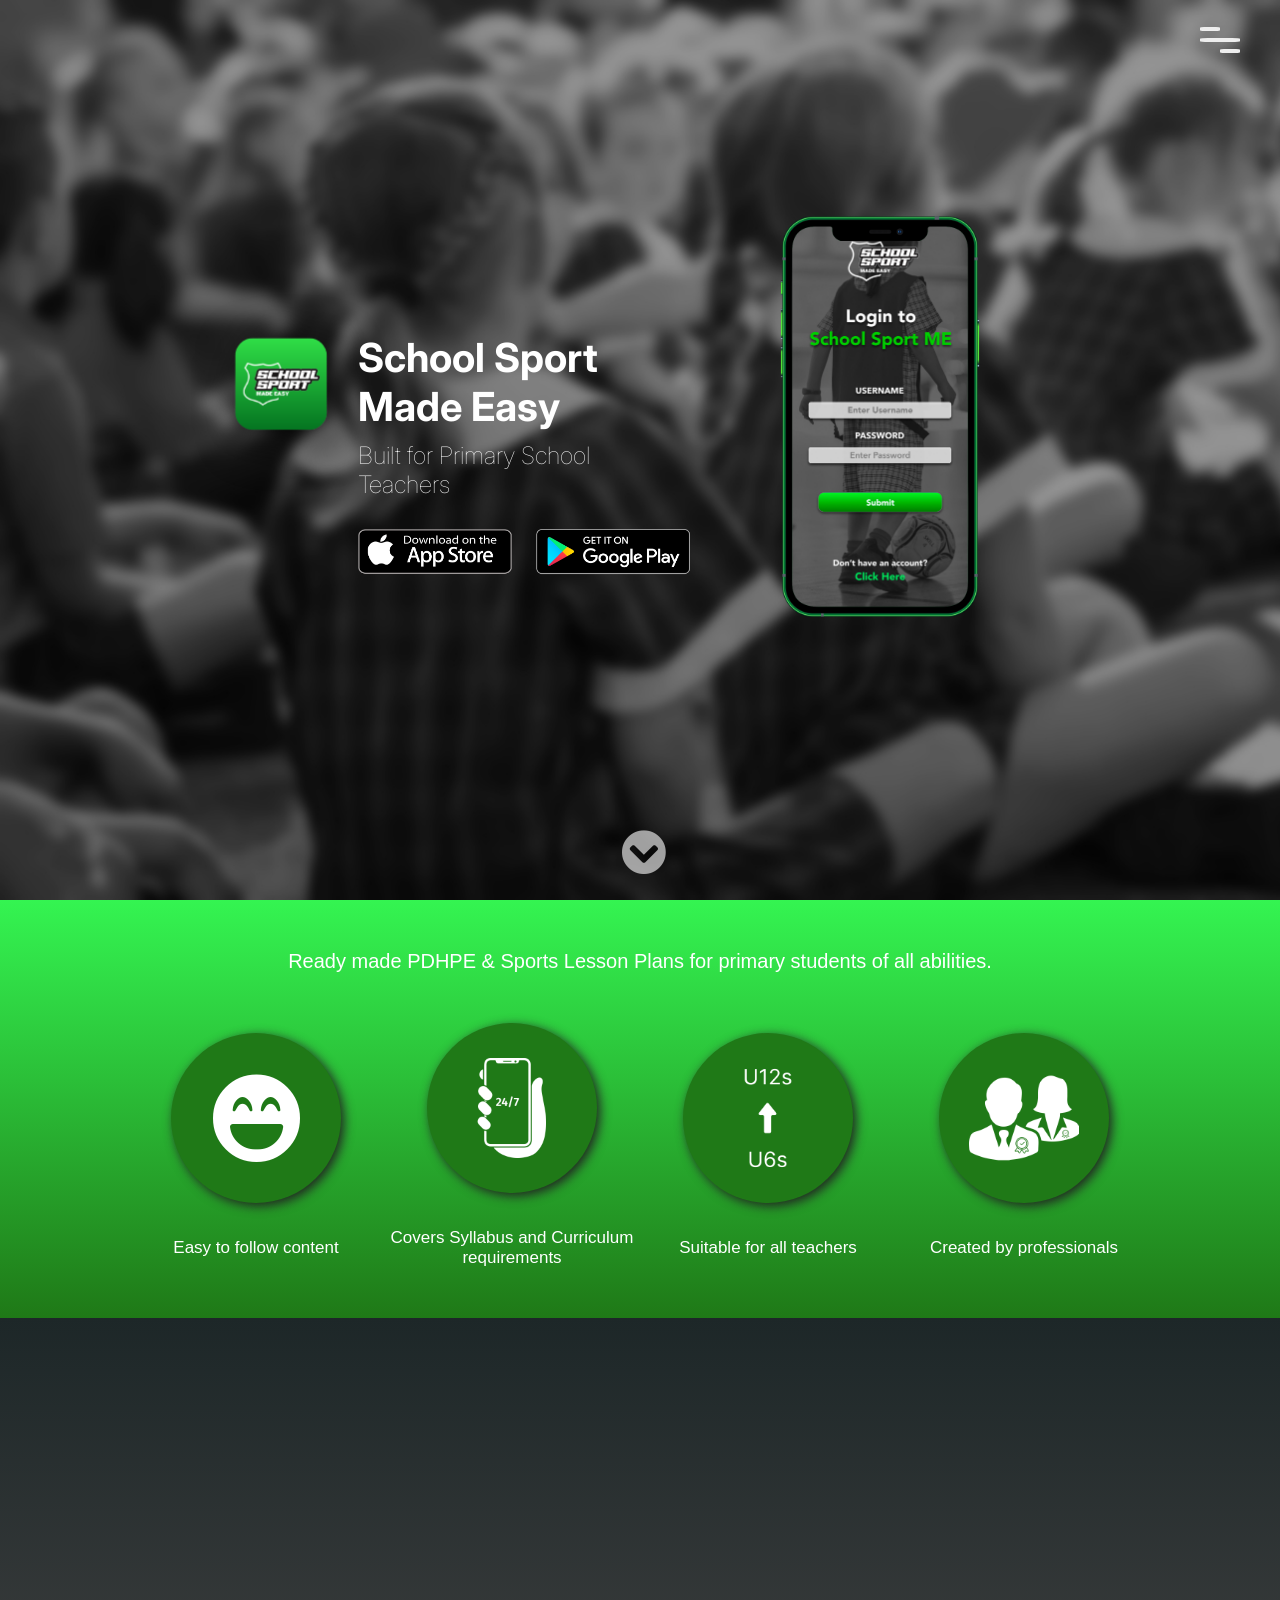
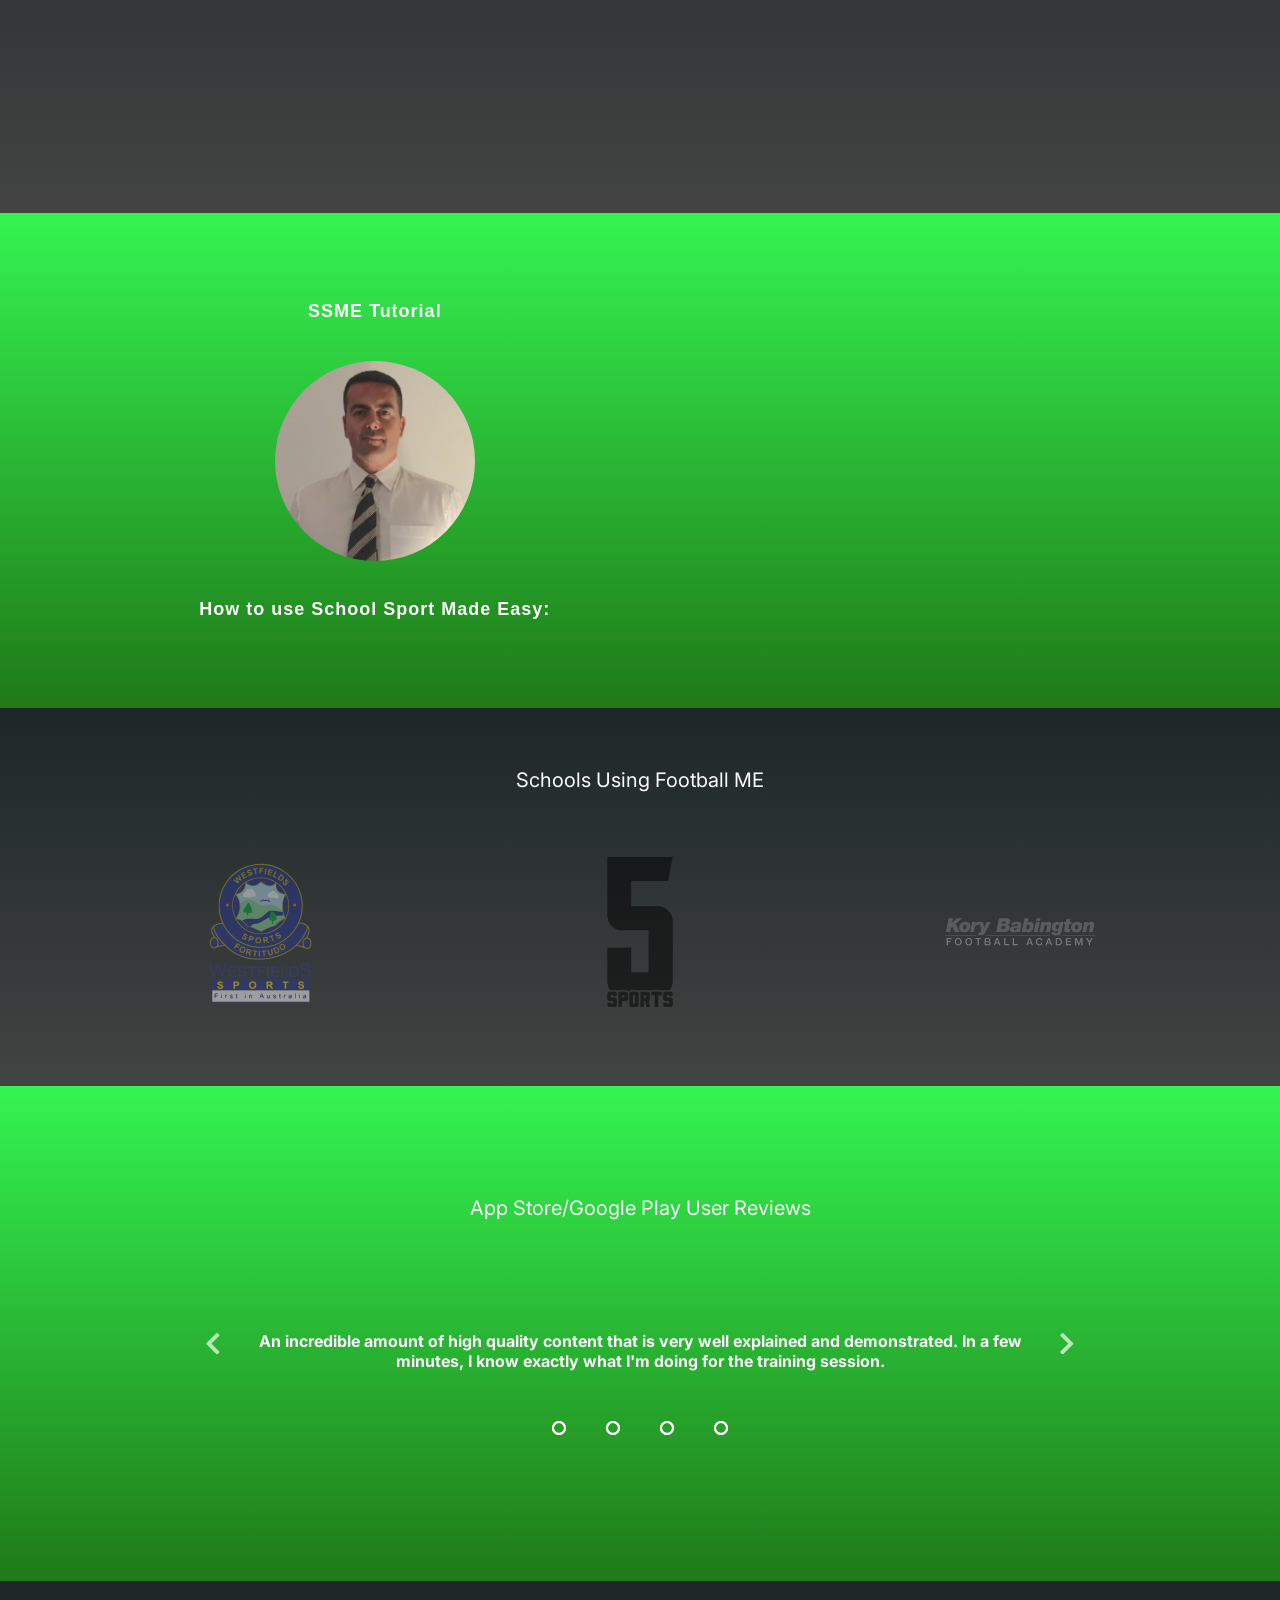
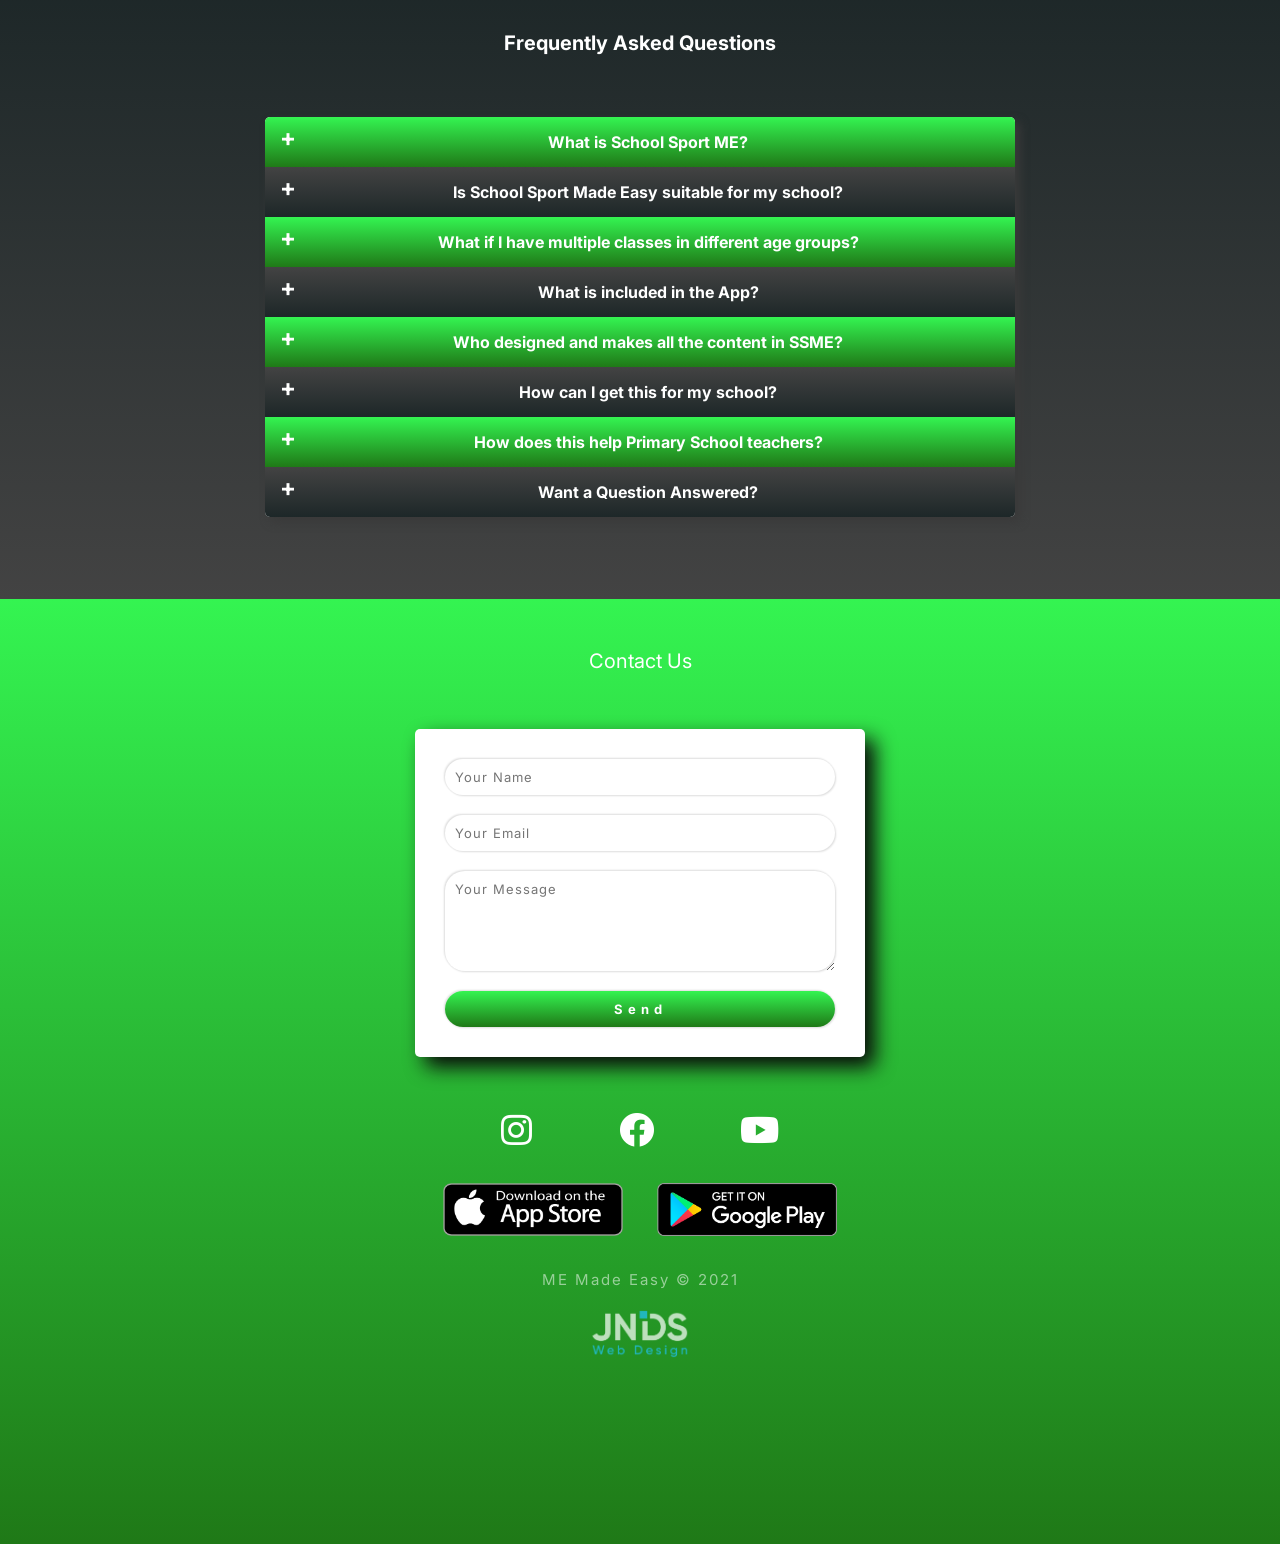
==== index.html @ 6ba21062 "test2" ====
<!DOCTYPE html>
<html lang="en">
  <head>
    <meta charset="UTF-8" />
    <meta name="viewport" content="width=device-width, initial-scale=1.0" />
    <meta http-equiv="X-UA-Compatible" content="ie=edge" />
    <link rel="stylesheet" href="style.css" />
    <link rel="shortcut icon" type="image/png" href="/images/favicon.png" />
    <link
      rel="stylesheet"
      href="https://cdnjs.cloudflare.com/ajax/libs/font-awesome/5.15.3/css/all.min.css"
      integrity="sha512-iBBXm8fW90+nuLcSKlbmrPcLa0OT92xO1BIsZ+ywDWZCvqsWgccV3gFoRBv0z+8dLJgyAHIhR35VZc2oM/gI1w=="
      crossorigin="anonymous"
      referrerpolicy="no-referrer"
    />
    <title>School Sport ME</title>
  </head>
  <body>
    <!-- Section 1 -->
    <section class="section-1" class="overlay" id="home">
      <!-- Navbar -->
      <nav class="navbar">
        <div class="nav-list">
          <a href="#home" class="navbar-link">Home</a>
          <a href="#about" class="navbar-link">About</a>
          <a href="#testimonials" class="navbar-link">Testimonials</a>
         <!--   <a href="#clubs" class="navbar-link">Clubs</a> -->
          <a href="#faq" class="navbar-link">FAQ</a>
          <a href="#contact" class="navbar-link">Contact</a>
        </div>
      </nav>
      <nav class="social">
        <div class="social-list">
          <a href="https://instagram.com/footballmadeeasy_" class="social-link"><i class="fab fa-instagram"></i></a>
          <a href="https://www.facebook.com/fmadeeasy" class="social-link"><i class="fab fa-facebook"></i></a>
          <a href="https://www.youtube.com/channel/UCN6yPbEXJd4lwPvr9mOWj8Q" class="social-link"><i class="fab fa-youtube"></i></a>
        </div>
      </nav>
      <!-- End of Navbar -->
      <!-- Menu -->
      <div class="menu">
        <div class="line line-1"></div>
        <div class="line line-2"></div>
        <div class="line line-3"></div>
      </div>
      <!-- End of Menu -->
      <img src="/images/SSME-app-icon" class="app-icon" />
      <div class="banner">
        <h1 class="banner-heading">
          <span id="hd-1" class="heading-1">School Sport <br>Made Easy</span>
        </h1>
        <p class="banner-paragraph">Built for Primary School Teachers</p>
        <div class="links">
        <a href="https://apps.apple.com/au/app/football-me/id1556735914"
          ><img src="/images/appstore.png" class="app-store"
        /></a>
        <a
          href="https://play.google.com/store/apps/details?id=com.sidelinesports.FootballMadeEasy&hl=en_AU&gl=US"
          ><img src="/images/googleplay.png" class="google-play"
        /></a>
        </div>
      </div>
      <div class="phone-container">
        <div class="iphone">
        <img src="/images/ssmehome.jpg" class="screen-1" />
        <img src="/images/iphone12green.png" class="phone" />
      </div>
    </div>
      <a href="#about"
        ><button class="scroll-down"><i class="fas fa-chevron-circle-down scroll-arrow"></button></i
      ></a>
    </section>
    <!-- End of Section 1 -->

    <!-- Section 2 -->
    <section class="section-2ssme" id="about">
      <h2 class="section-2-heading">
        Ready made PDHPE & Sports Lesson Plans for primary students of all abilities.
      </h2>
      <div class="boxes">
        <div class="box-1">
          <div class="circle">
            <i class="fas fa-laugh-beam"></i>
          </div>
          <div class="circle-text">
            <p>Easy to follow content</p>
          </div>
        </div>

        <div class="box-2">
          <div class="circle">
            <img src="/images/fingertips.png" class="circle-img-2" />
          </div>
          <div class="circle-text">
            <p>Covers Syllabus and Curriculum requirements</p>
          </div>
        </div>

        <div class="box-3">
          <div class="circle">
              <img src="/images/u6s.png" class="circle-img-3" />
          </div>
          <div class="circle-text">
            <p>Suitable for all teachers</p>
          </div>
        </div>

        <div class="box-4">
          <div class="circle">
              <img src="/images/qualified.png" class="circle-img-3" />
          </div>
          <div class="circle-text">
            <p>Created by professionals</p>
          </div>
        </div>
      </div>
    </section>
    <!-- End of Section 2 -->
    <!-- Section 3A -->
    <section class="section-3A" id="about">
      <div class="video">
        <iframe width="560" height="315" src="https://www.youtube.com/embed/ducyUrPIxF0" title="YouTube video player" frameborder="0" allow="accelerometer; autoplay; clipboard-write; encrypted-media; gyroscope; picture-in-picture" allowfullscreen></iframe>
      </div>
    </section>
    <!-- End of Section 3 -->
    <!-- Section 3B -->
    <section class="section-3B" id="about">
      <div class="section-3-text">
        <div><h2 class="section-3-heading">SSME Tutorial</h2></div>
        <div class="profile">
          <a href="http://www.korybabingtonfootballacademy.com.au/kory"><img src="/images/kory.jpeg"></a>
        </div>
          <div><h2 class="section-3-heading">How to use School Sport Made Easy:</h2></div>
      </div>
      <div class="video">
        <iframe width="560" height="315" src="https://www.youtube.com/embed/jn0vp6fm9wU" title="YouTube video player" frameborder="0" allow="accelerometer; autoplay; clipboard-write; encrypted-media; gyroscope; picture-in-picture" allowfullscreen></iframe>
      </div>
    </section>
    <!-- End of Section 3 -->

    <!-- Section 4 -->
<section class="section-4" id="clubs">
    <div class="section-4-heading">Schools Using Football ME</div>
    <div class="club-container">
      <div class="club">
          <img src="/images/wshs.png" alt="">
      </div>
      <div class="club">
          <img src="/images/5sports.png" alt="">
      </div>
      <!-- <div class="club">
          <img src="/images/csfc.png" alt="">
      </div> -->
      <div class="club">
          <img src="/images/kbfa.png" alt="">
      </div>
    </div>

</section>
    <!-- End of Section 4 -->

    <!-- Section 5 -->
<section class="section-5" id="testimonials">
    <div class="section-5-heading">App Store/Google Play User Reviews</div>
    <!-- Text Slider -->
    <div class="slider">
      <i class="fas fa-chevron-left left-arrow"></i>
      <i class="fas fa-chevron-right right-arrow"></i>
      <div class="slides">
        <input type="radio" name="radio-btn" id="radio1">
        <input type="radio" name="radio-btn" id="radio2">
        <input type="radio" name="radio-btn" id="radio3">
        <input type="radio" name="radio-btn" id="radio4">
        <div class="slide first">
          <h4>An incredible amount of high quality content that is very well explained and demonstrated. In a few minutes, I know exactly what I'm doing for the training session.</h4>
        </div>
        <div class="slide">
          <h4>Makes training for us volunteer coaches so simple! Kids really enjoy the activities as well. Highly recommended.</h4>
        </div>
        <div class="slide">
          <h4>You can see how much work has gone into this by the sheer quality of the drills. A must for parents to improve their coaching!</h4>
        </div>
        <div class="slide">
          <h4>Football Made Easy has literally made my Thursday nights easy! I actually feel like I'm helping my kids improve their skills. Wonderful app!</h4>
        </div>
        <!-- Auto Navigation -->
        <div class="navigation-auto">
          <div class="auto-btn1"></div>
          <div class="auto-btn2"></div>
          <div class="auto-btn3"></div>
          <div class="auto-btn4"></div>
        </div>
        <!-- End of Auto Navigation -->
      </div>
      <!-- Manual Navigation -->
      <div class="navigation-manual">
        <label for="radio1" class="manual-btn"></label>
        <label for="radio2" class="manual-btn"></label>
        <label for="radio3" class="manual-btn"></label>
        <label for="radio4" class="manual-btn"></label>
      </div>
      <!-- End of Manual Navigation -->
    </div>
    <!-- End of Text Slider -->

</section>
    <!-- End of Section 5 -->

    <!-- Section 6 -->
<section class="section-6" id="faq">
    <h1 class="heading-primary">Frequently Asked Questions</h1>
    <div class="container">
        <div class="accordion">
          <dl>
            <dt>
              <a href="#accordion1" aria-expanded="false" aria-controls="accordion1" class="accordion-1 accordion-title accordionTitle js-accordionTrigger">What is School Sport ME?</a>
            </dt>
            <dd class="accordion-content accordionItem is-collapsed" id="accordion1" aria-hidden="true">
              <p>Football Made Easy is a high quality coaching solution in the form of a mobile app. It has been designed to enable coaches and parents to conduct great training sessions with confidence & ease.</p>
              
            </dd>
            <dt>
              <a href="#accordion2" aria-expanded="false" aria-controls="accordion2" class="accordion-2 accordion-title accordionTitle2 js-accordionTrigger">
                Is School Sport Made Easy suitable for my school?</a>
            </dt>
            <dd class="accordion-content accordionItem is-collapsed" id="accordion2" aria-hidden="true">
              <p>Parents of junior players = Yes. Coaches of junior teams = Yes. Junior Players = Yes.</p>
            </dd>
            <dt>
              <a href="#accordion3" aria-expanded="false" aria-controls="accordion3" class="accordion-3 accordion-title accordionTitle js-accordionTrigger">
                What if I have multiple classes in different age groups?
              </a>
            </dt>
            <dd class="accordion-content accordionItem is-collapsed" id="accordion3" aria-hidden="true">
              <p>We give you access to all Modules for all age groups, so you can switch according to who is using the App.</p>
              
            </dd>
            <dt>
              <a href="#accordion4" aria-expanded="false" aria-controls="accordion4" class="accordion-4 accordion-title accordionTitle2 js-accordionTrigger">
                What is included in the App?
              </a>
            </dt>
            <dd class="accordion-content accordionItem is-collapsed" id="accordion4" aria-hidden="true">
              <p>Hundreds of drills, games, and coaching tips you require to conduct great training or practice sessions. Follow our Session Plans or use the content how ever you like.</p>
              
            </dd>
            <dt>
              <a href="#accordion4" aria-expanded="false" aria-controls="accordion4" class="accordion-4 accordion-title accordionTitle js-accordionTrigger">
                Who designed and makes all the content in SSME?
              </a>
            </dt>
            <dd class="accordion-content accordionItem is-collapsed" id="accordion4" aria-hidden="true">
              <p>Kory Babington and a team of highly qualified coaches have spent almost 3 years creating the content. Watch the video above about Kory.
              </p>
              
            </dd>
            <dt>
              <a href="#accordion4" aria-expanded="false" aria-controls="accordion4" class="accordion-4 accordion-title accordionTitle2 js-accordionTrigger">
                How can I get this for my school?
              </a>
            </dt>
            <dd class="accordion-content accordionItem is-collapsed" id="accordion4" aria-hidden="true">
              <p>After your Free Trial you can continue for less than the cost of a cup of coffee per week. $9.99 AUD per month is our default subscription cost, however you have the option to choose an annual or weekly subscription. The most you will pay is $2.99 per week.</p>
              
            </dd>
            <dt>
              <a href="#accordion4" aria-expanded="false" aria-controls="accordion4" class="accordion-4 accordion-title accordionTitle js-accordionTrigger">
                How does this help Primary School teachers?
              </a>
            </dt>
            <dd class="accordion-content accordionItem is-collapsed" id="accordion4" aria-hidden="true">
              <p>Absolutely. We have great deals for clubs so contact us and we will do all the work for you.</p>
              
            </dd>
            <dt>
              <a href="#accordion4" aria-expanded="false" aria-controls="accordion4" class="accordion-4 accordion-title accordionTitle2 js-accordionTrigger">
                Want a Question Answered?
              </a>
            </dt>
            <dd class="accordion-content accordionItem is-collapsed" id="accordion4" aria-hidden="true">
              <p>Please contact us and we will get back to you.</p>
              
            </dd>
          </dl>
        </div>
      </div>
</section>
    <!-- End of Section 6 -->

    <!-- Section 7 -->
<section class="section-7" id="contact">
<div class="section-7-heading">Contact Us</div>
    <div class="form-container">
      <form class="contact-form" name="contact" method="POST" netlify-honeypot="bot-field" data-netlify="true">
          <input type="hidden" name="form-name" value="contact">
          <p class="hidden">
                  <label>Don’t fill this out if you’re human: <input name="bot-field" /></label>
                </p>
        <input type="text" name="name" placeholder="Your Name" required/>
        <input type="email" name="email" placeholder="Your Email" required/>
        <textarea type="text" name="message" placeholder="Your Message" required></textarea>
        <input type="submit" value="Send" />
      </form>
    </div>
    <div class="footer-list">
      <a href="https://instagram.com/footballmadeeasy_" class="footer-link"><i class="fab fa-instagram"></i></a>
      <a href="https://www.facebook.com/fmadeeasy" class="footer-link"><i class="fab fa-facebook"></i></a>
      <a href="https://www.youtube.com/channel/UCN6yPbEXJd4lwPvr9mOWj8Q" class="footer-link"><i class="fab fa-youtube"></i></a>
    </div>
    <div class="container2">
    <div class="footer-links">
      <a href="https://apps.apple.com/au/app/football-me/id1556735914"
        ><img src="/images/appstore.png" class="app-store-footer"
      /></a>
      <a
        href="https://play.google.com/store/apps/details?id=com.sidelinesports.FootballMadeEasy&hl=en_AU&gl=US"
        ><img src="/images/googleplay.png" class="google-play-footer"
      /></a>
      </div>
    </div>
    <div class="copyright">
    <p>ME Made Easy &copy; 2021</p>
  </div>
  <div class="jnds"><img src="/images/JNDSLogoBlue.png">
  </div>
</section>
    <!-- End of Section 7 -->
    <script src="script.js"></script>
  </body>
</html>
---- style.css ----
@import url('https://fonts.googleapis.com/css2?family=Inter&display=swap');
@import url('https://fonts.googleapis.com/css?family=Hind:300,400&display=swap');

/* Common Styles */
* {
  box-sizing: border-box;
  font-family: 'Inter', sans-serif;
  margin: 0;
  padding: 0;
  text-decoration: none;
  user-select: none;
  list-style: none;
  outline: none;
  overflow-x: hidden;
  -webkit-font-smoothing: subpixel-antialiased;
  text-rendering: optimizeLegibility;
}

html {
  scroll-behavior: smooth;
}
/* End of Common Styles */

/* Navbar */
.navbar {
  position: relative;
  width: 100%;
  top: 35px;
  margin: 0 10px;
  overflow: visible;
  z-index: 100;
}

.nav-list {
  position: absolute;
  display: flex;
  left: 42%;
  flex-direction: row;
  justify-content: space-around;
  opacity: 0;
  visibility: hidden;
  transition: all 0.5s;
}

.change .nav-list {
  opacity: 1;
  visibility: visible;
}

.navbar-link {
  width: 100%;
  color: #fff;
  font-size: 20px;
  font-weight: 800;
  letter-spacing: 1px;
  margin: 0 20px;
  transition: all 0.5s;
  position: relative;
  overflow: visible;
}

.navbar-link:hover {
  transform: scale(1.2);
  color: #33c9ff;
}
/* End of Navbar */

/* Social */
.social {
  position: absolute;
  width: 100%;
  height: 100vh;
  margin: 0 10px;
  overflow: hidden;
}

.social-list {
  position: absolute;
  display: flex;
  flex-direction: column;
  text-align: center;
  bottom: 0;
  right: 3.65%;
  transition: all 0.5s;
  overflow: visible;
  opacity: 0;
  visibility: hidden;
}

.change .social-list {
  opacity: 1;
  visibility: visible;
}

.social-link {
  width: 100%;
  color: #fff;
  font-size: 30px;
  font-weight: 800;
  letter-spacing: 1px;
  margin-bottom: 30px;
  transition: all 0.5s;
  position: relative;
}

.social-link:hover {
  transform: scale(1.2);
  color: #33c9ff;
}

/* End of Social */

/* Menu */
.menu {
  width: 40px;
  height: 40px;
  position: absolute;
  top: 20px;
  right: 40px;
  z-index: 100;
  display: flex;
  flex-direction: column;
  justify-content: space-evenly;
  cursor: pointer;
  overflow: visible;
  animation: fadeAnimation 2s 3s forwards;
  opacity: 0;
}

.line {
  width: 100%;
  height: 4px;
  background-color: #eee;
  border-radius: 20%;
  transition: transform 0.4s;
}

.line-1 {
  width: 50%;
}

.change .line-1 {
  transform: translate(-15%, -3.2px) rotate(-45deg);
  transform-origin: right;
  border-radius: 5px;
  width: 85%;
}

.change .line-2 {
  display: none;
}

.line-3 {
  width: 50%;
  margin-left: auto;
}

.change .line-3 {
  transform: translateY(7.2px) translateX(-10px) rotate(45deg);
  transform-origin: right;
  border-radius: 5px;
  width: 85%;
}
/* End of Menu */

/* Section 1 */
.section-1 {
  width: 100%;
  height: 100vh;
  background: url(/images/ImageGeneric.jpg) no-repeat;
  background-size: cover;
  position: relative;
  z-index: 10;
  overflow: hidden;
}

.banner {
  width: 100%;
  position: relative;
  top: 37%;
  left: 28%;
  overflow: visible;
}

.app-icon {
  position: absolute;
  width: 8%;
  top: 37%;
  left: 18%;
  box-shadow: 10px 10px 50px rgba(0, 0, 0, 0.8);
  border-radius: 20px;
  transition: opacity 0.5s;
  transition: transform 0.5s;
  animation: fadeAnimation 2s forwards;
}

.app-icon:hover {
  transform: translateY(-10px);
}

.banner-heading {
  margin-bottom: 10px;
  overflow-x: hidden;
}

.banner-heading span {
  color: #fff;
  font-size: 48px;
  width: 100%;
}

.heading-1 {
  transition: opacity 0.5s;
  animation: fadeAnimation2 2s forwards;
}

.heading-2 {
  position: absolute;
  left: 100px;
  width: 100px;
  animation: slideIN 1s 1s forwards;
  visibility: hidden;
  opacity: 0;
  transition: left 0.5s;
}

.heading-3 {
  position: absolute;
  left: 260px;
  width: 100px;
  animation: slideIN2 1s 2s forwards;
  visibility: hidden;
  opacity: 0;
  transition: left 0.5s;
}

@keyframes slideIN {
  100% {
    left: 195px;
    visibility: visible;
    opacity: 1;
  }
}

@keyframes slideIN2 {
  100% {
    left: 335px;
    visibility: visible;
    opacity: 1;
  }
}

@keyframes fadeAnimation {
  0% {
    opacity: 0;
    visibility: hidden;
  }
  100% {
    opacity: 1;
    visibility: visible;
  }
}

@keyframes fadeAnimation2 {
  0% {
    opacity: 0;
    visibility: hidden;
    transform: scale(0);
  }
  100% {
    opacity: 1;
    visibility: visible;
    transform: scale(100);
  }
}

@keyframes fadeAnimation3 {
  0% {
    opacity: 0;
    visibility: hidden;
  }
  100% {
    opacity: 0.7;
    visibility: visible;
  }
}

.banner-paragraph {
  color: #fff;
  font-size: 28px;
  width: 25%;
  font-weight: 100;
  margin-bottom: 30px;
  transition: opacity 0.5s;
  animation: fadeAnimation 2s 3s forwards;
  opacity: 0;
}

.links {
  overflow: visible;
}

.app-store {
  width: 12%;
  margin-right: 20px;
  transition: transform 0.3s;
  animation: fadeAnimation 2s 3s forwards;
  opacity: 0;
  overflow: visible;
}
.app-store:hover {
  transform: scale(1.07);
}

.google-play {
  width: 12%;
  transition: transform 0.3s;
  animation: fadeAnimation 2s 3s forwards;
  opacity: 0;
  overflow: visible;
}
.google-play:hover {
  transform: scale(1.07);
}

.phone-container {
  position: absolute;
  top: 18%;
  left: 62%;
  opacity: 0;
  overflow: visible;
  transition: transform 0.3s;
  animation: fadeAnimation 2s 3s forwards;
}

.phone-container:hover {
  transform: translateY(-10px);
}

.phone {
  position: absolute;
  left: 5px;
  width: 266px;
}

.screen-1 {
  position: absolute;
  top: 16px;
  left: 28px;
  width: 220px;
}

.scroll-arrow {
  position: absolute;
  color: rgb(225, 225, 225);
  font-size: 45px;
  bottom: 25px;
  left: 48.5%;
  transition: opacity 0.5s;
  animation: fadeAnimation3 2s 3s forwards;
  opacity: 0;
  cursor: pointer;
  transition: transform 0.5s;
}

.scroll-arrow:hover {
  transform: scale(1.15);
}
/* End of Section 1 */

/* Section 2 */
.section-2 {
  width: 100%;
  padding: 50px 100px;
  display: flex;
  overflow: hidden;
  flex-direction: column;
  background: linear-gradient(to bottom, #4494ca, rgb(35, 70, 187));
}
.section-2ssme {
  width: 100%;
  padding: 50px 100px;
  display: flex;
  overflow: hidden;
  flex-direction: column;
  background: linear-gradient(to bottom, #34f451, #1f7917);
}

.section-2-heading {
  color: #fff;
  text-align: center;
  font-size: 25px;
  width: 100%;
  padding: 0px 130px;
  overflow: visible;
  font-family: 'Roboto Regular', sans-serif;
  font-weight: 500;
  margin-bottom: 70px;
}

.boxes {
  display: flex;
  justify-content: space-evenly;
  overflow: visible;
  height: auto;
}

.box-1 {
  display: flex;
  flex-direction: column;
  align-items: center;
  justify-content: center;
  overflow: visible;
  width: 200px;
}

.box-2 {
  display: flex;
  flex-direction: column;
  align-items: center;
  justify-content: center;
  overflow: visible;
  width: 200px;
}

.box-3 {
  display: flex;
  flex-direction: column;
  align-items: center;
  justify-content: center;
  overflow: visible;
  width: 200px;
}

.circle-3 {
  font-size: 30px;
  color: #fff;
  letter-spacing: -1px;
  text-align: center;
}

.box-4 {
  display: flex;
  flex-direction: column;
  align-items: center;
  justify-content: center;
  overflow: visible;
  width: 200px;
}

.circle {
  align-items: center;
  justify-content: center;
  display: flex;
  width: 200px;
  height: 200px;
  border-radius: 50%;
  background-color: #1f7917;
  box-shadow: 3px 3px 11px rgb(34, 34, 34);
  overflow: visible;
  transition: transform 0.5s;
}

.circle:hover {
  transform: translateY(-10px) scale(1.05);
  box-shadow: 6px 6px 22px rgb(55, 55, 55);
}

.circle i {
  font-size: 110px;
  color: #fff;
}

.circle-img-2 {
  height: 130px;
}

.circle-img-3 {
  height: 140px;
}

.circle-text {
  width: 150%;
  color: #fff;
  text-align: center;
  font-size: 19px;
  margin-top: 35px;
}

.circle-text p {
  font-family: 'Roboto light', sans-serif;
}

button {
  visibility: hidden;
}
/* End of Section 2 */

/* Section 3 */
.section-3A {
  width: 100%;
  height: 65vh;
  padding: 50px 140px;
  position: relative;
  display: flex;
  overflow: hidden;
  flex-direction: row;
  align-items: center;
  justify-content: center;
  background: linear-gradient(to bottom, #1d2728, rgb(67, 67, 67));
}

.section-3B {
  width: 100%;
  height: 65vh;
  padding: 50px 140px;
  position: relative;
  display: flex;
  overflow: hidden;
  flex-direction: row;
  background: linear-gradient(to bottom, #34f451, #1f7917);
}

.section-3-text {
  height: 100%;
  width: 100%;
  display: flex;
  flex-direction: column;
  padding: 0px 40px;
  justify-content: center;
  justify-content: space-evenly;
  align-items: center;
}
.section-3-heading {
  color: #fff;
  display: flex;
  font-size: 20px;
  justify-content: space-between;
  width: 100%;
  font-family: 'Roboto light', sans-serif;
  letter-spacing: 1px;
}

.profile {
  transition: all 0.5s;
}

.profile a {
  width: 200px;
  height: 200px;
  display: flex;
  flex-direction: column;
  position: relative;
  align-items: center;
  justify-content: center;
  border-radius: 100%;
}

.profile a img {
  object-fit: contain;
}

.profile:hover {
  transform: scale(1.15);
}

.video {
  width: 100%;
  display: flex;
  justify-content: center;
  align-items: center;
  height: 100%;
  position: relative;
  object-fit: cover;
  margin-right: 65px;
}

/* End of Section 3 */

/* Section 4 */
.section-4 {
  width: 100%;
  height: 100%;
  padding: 50px 180px;
  display: flex;
  overflow: hidden;
  justify-content: space-evenly;
  align-items: center;
  flex-direction: column;
  background: linear-gradient(to bottom, #1d2728, rgb(67, 67, 67));
}

.section-5-heading {
  color: #fff;
  text-align: center;
  font-size: 20px;
  margin-top: -100px;
}

.slider {
  width: 800px;
  margin-top: -50px;
  border-radius: 10px;
  overflow: hidden;
}

.slides {
  width: 500%;
  height: auto;
  display: flex;
}

.slides input {
  display: none;
}

.slide {
  width: 20%;
  transition: 1s;
  text-align: center;
  font-size: 16px;
  color: #fff;
}

.slide h4 {
  width: 100%;
}

.navigation-manual {
  position: absolute;
  width: 800px;
  margin-top: 50px;
  display: flex;
  justify-content: center;
}

.manual-btn {
  border: 2px solid #fff;
  padding: 5px;
  border-radius: 10px;
  cursor: pointer;
  transition: 1s;
}

.left-arrow {
  color: rgba(255, 255, 255, 0.675);
  position: absolute;
  left: 19%;
  font-size: 25px;
  cursor: pointer;
  transition: all 0.5s;
}

.left-arrow:hover {
  color: #fff;
  transform: scale(1.2);
}

.right-arrow {
  color: rgba(255, 255, 255, 0.675);
  position: absolute;
  font-size: 25px;
  right: 19%;
  cursor: pointer;
  transition: all 0.5s;
}

.right-arrow:hover {
  color: #fff;
  transform: scale(1.2);
}

.manual-btn:not(:last-child) {
  margin-right: 40px;
}

.manual-btn:hover {
  background: #33c9ff;
}

#radio1:checked ~ .first {
  margin-left: 0;
}

#radio2:checked ~ .first {
  margin-left: -20%;
}

#radio3:checked ~ .first {
  margin-left: -40%;
}

#radio4:checked ~ .first {
  margin-left: -60%;
}

/* CSS for Auto Navigation */

.navigation-auto {
  position: absolute;
  display: flex;
  width: 800px;
  justify-content: center;
  margin-top: 90px;
}

.navigation-auto div {
  border: 2px solid #ffffff;
  padding: 5px;
  border-radius: 10px;
  transition: 1s;
}

.navigation-auto div:not(:last-child) {
  margin-right: 40px;
}

#radio1:checked ~ .navigation-auto .auto-btn1 {
  background: #06d1f5;
}

#radio2:checked ~ .navigation-auto .auto-btn2 {
  background: #06d1f5;
}

#radio3:checked ~ .navigation-auto .auto-btn3 {
  background: #06d1f5;
}

#radio4:checked ~ .navigation-auto .auto-btn4 {
  background: #06d1f5;
}

/* End of CSS for Auto Navigation */

/* End of Section 4 */

/* Section-5 */

.section-5 {
  width: 100%;
  height: 60vh;
  padding: 50px 140px;
  position: relative;
  display: flex;
  overflow: hidden;
  display: flex;
  justify-content: space-evenly;
  align-items: center;
  flex-direction: column;
  background: linear-gradient(to bottom, #34f451, #1f7917);
}

.section-4-heading {
  margin-top: 10px;
  color: #fff;
  font-size: 20px;
}

.club-container {
  width: 100%;
  display: flex;
  flex-direction: row;
  flex-wrap: wrap;
  justify-content: space-between;
  margin-top: 60px;
  overflow: visible;
}

.club {
  padding: 5px;
  transition: transform 0.5s;
}

.club:hover {
  transform: translateY(-10px);
}

.club img {
  opacity: 0.5;
  width: 150px;
  height: 150px;
  object-fit: cover;
}
/* End of Section-5 */

/* Section-6 */
.section-6 {
  width: 100%;
  height: auto;
  padding: 50px 100px;
  display: flex;
  overflow: hidden;
  flex-direction: column;
  background: linear-gradient(to bottom, #1d2728, rgb(67, 67, 67));
}

.heading-primary {
  color: #fff;
  text-align: center;
  font-size: 20px;
  margin-bottom: 30px;
}

.accordion-list:after {
  content: '';
  display: block;
  height: 1em;
  width: 100%;
  background-color: darken(#38cc70, 10%);
}
.accordion dd,
.accordion__panel {
  background-color: #eee;
  font-size: 1em;
  line-height: 1.5em;
}
.accordion p {
  padding: 1em 2em 1em 2em;
}

.accordion {
  position: relative;
  border-radius: 5px;
  background-color: #eee;
  box-shadow: 5px 5px 10px rgb(58, 58, 58);
  transition: box-shadow 0.5s;
}

.accordion:hover {
  box-shadow: 10px 10px 20px rgb(58, 58, 58);
}
.container {
  max-width: 900px;
  margin: 0 auto;
  padding: 2em 0 2em 0;
  transition: transform 0.5s;
  overflow: visible;
}

.container:hover {
  transform: translateY(-10px);
}

.accordionTitle,
.accordion__Heading {
  background: linear-gradient(to bottom, #34f451, #1f7917);
  text-align: center;
  font-weight: 700;
  padding: 15px;
  display: block;
  text-decoration: none;
  color: #fff;
  transition: background-color 0.5s ease-in-out;
  border-bottom: 1px solid darken(#38cc70, 5%);
}
.accordionTitle2 {
  background: linear-gradient(to top, #1d2728, rgb(67, 67, 67));
  text-align: center;
  font-weight: 700;
  padding: 15px;
  display: block;
  text-decoration: none;
  color: #ffffff;
  transition: background-color 0.5s ease-in-out;
  border-bottom: 1px solid darken(#38cc70, 5%);
}

.accordionTitle:before {
  content: '+';
  font-size: 1.5em;
  line-height: 0.5em;
  float: left;
  transition: transform 0.3s ease-in-out;
}
.accordionTitle:hover {
  background-color: darken(#38cc70, 10%);
}
.accordionTitleActive,
.accordionTitle.is-expanded {
  background-color: darken(#38cc70, 10%);
}
.accordionTitleActive,
.accordionTitle.is-expanded:before {
  transform: rotate(-225deg);
}

.accordionTitle2:before {
  content: '+';
  font-size: 1.5em;
  line-height: 0.5em;
  float: left;
  transition: transform 0.3s ease-in-out;
}
.accordionTitle2:hover {
  background-color: darken(#38cc70, 10%);
}
.accordionTitleActive,
.accordionTitle2.is-expanded {
  background-color: darken(#38cc70, 10%);
}
.accordionTitleActive,
.accordionTitle2.is-expanded:before {
  transform: rotate(-225deg);
}

.accordionItem {
  height: auto;
  overflow: hidden;
  /* SHAME: magic number to allow the accordion to animate */
  max-height: 50em;
  transition: max-height 1s;
}

.accordionItem.is-collapsed {
  max-height: 0;
}
.no-js .accordionItem.is-collapsed {
  max-height: auto;
}
.animateIn {
  animation: accordionIn 0.45s normal ease-in-out both 1;
}
.animateOut {
  animation: accordionOut 0.45s alternate ease-in-out both 1;
}

@keyframes accordionIn {
  0% {
    opacity: 0;
    transform: scale(0.9) rotateX(-60deg);
    transform-origin: 50% 0;
  }
  100% {
    opacity: 1;
    transform: scale(1);
  }
}

@keyframes accordionOut {
  0% {
    opacity: 1;
    transform: scale(1);
  }
  100% {
    opacity: 0;
    transform: scale(0.9) rotateX(-60deg);
  }
}
/* End of Section-6 */

/* Section-7 */
.section-7 {
  width: 100%;
  height: 105vh;
  padding: 50px 100px;
  display: flex;
  overflow: visible;
  flex-direction: column;
  align-items: center;
  background: linear-gradient(to bottom, #34f451, #1f7917);
}

.section-7-heading {
  color: #fff;
  text-align: center;
  font-size: 20px;
  margin-bottom: 30px;
  z-index: 100;
  overflow: visible;
}

.form-container {
  width: 80%;
  height: 300px;
  display: flex;
  align-items: center;
  justify-content: space-evenly;
  border-radius: 5px;
  overflow: visible;
  margin-top: 40px;
  margin-bottom: 40px;
}

.contact-form {
  width: 450px;
  background-color: #fff;
  display: flex;
  flex-direction: column;
  padding: 20px;
  border-radius: 5px;
  box-shadow: 10px 10px 20px rgb(9, 9, 9);
  transition: all 0.5s;
  transform: translateY(0);
}

.contact-form:hover {
  transform: translateY(-20px);
  box-shadow: 20px 20px 40px rgb(9, 9, 9);
}

.contact-form input,
textarea {
  margin: 10px;
  padding: 10px;
  font-size: 13px;
  letter-spacing: 1px;
  border: none;
  border-radius: 20px;
  box-shadow: 1px 1px 2px #ddd, -1px -1px 2px #ddd;
}

.contact-form textarea {
  max-height: 150px;
  min-height: 100px;
  max-width: 100%;
  min-width: 70%;
}

.contact-form input[type='submit'] {
  background: linear-gradient(to bottom, #34f451, #1f7917);
  color: #fff;
  font-weight: bolder;
  letter-spacing: 5px;
  cursor: pointer;
  transition: background-color 0.5s;
}

.contact-form input[type='submit']:hover {
  background-color: #2bd0e6;
}

.footer-list {
  width: 450px;
  height: 100px;
  display: flex;
  flex-direction: row;
  align-items: center;
  justify-content: space-evenly;
}

.footer-link {
  color: #fff;
  font-size: 35px;
  transition: transform 0.5s;
}

.footer-link:hover {
  transform: scale(1.2);
}

.jnds {
  overflow: visible;
  margin-top: 20px;
}

.jnds img {
  height: 50px;
  opacity: 0.7;
  width: auto;
}

.club-footer-link {
  color: #fff;
  font-size: 35px;
  transition: transform 0.5s;
}

.club-footer-link:hover {
  transform: scale(1.2);
}

.container2 {
  width: 450px;
  display: flex;
  flex-direction: row;
  overflow: visible;
  justify-content: center;
  align-items: center;
}

.club-footer {
  display: flex;
  flex-direction: row;
  overflow: visible;
  justify-content: space-evenly;
  align-items: center;
}

.footer-links {
  overflow: visible;
  text-align: center;
}

.app-store-footer {
  width: 40%;
  transition: transform 0.5s;
  overflow: visible;
  margin: 0 15px;
}

.google-play-footer {
  width: 40%;
  transition: transform 0.5s;
  overflow: visible;
  margin: 0 15px;
}

.app-store-footer:hover {
  transform: scale(1.15);
}

.google-play-footer:hover {
  transform: scale(1.15);
}

.copyright {
  font-size: 15px;
  letter-spacing: 2px;
  color: rgba(255, 255, 255, 0.528);
  z-index: 101;
  margin-top: 30px;
  overflow: visible;
}

.club-copyright {
  font-size: 15px;
  letter-spacing: 2px;
  color: rgba(255, 255, 255, 0.528);
  z-index: 101;
  margin-top: 30px;
  overflow: visible;
}

.club-app-store-footer {
  width: 250px;
}

.club-google-play-footer {
  width: 250px;
}

.hidden {
  visibility: hidden;
  height: 0;
}
/* End of Section-7 */

/* Support Page */
.support-section {
  width: 100%;
  height: 100vh;
  padding: 50px 100px;
  display: flex;
  overflow: visible;
  flex-direction: column;
  align-items: center;
  background: linear-gradient(to bottom, #34f451, #1f7917);
}

.support-header {
  color: #fff;
  text-align: center;
  font-size: 20px;
  margin-bottom: 40px;
  z-index: 100;
  overflow: visible;
}

.support-text {
  color: #fff;
  max-width: 450px;
  text-align: center;
  overflow: visible;
  margin-bottom: 20px;
}

/* Whats the Difference Page */

.difference-section {
  width: 100%;
  padding: 50px 100px;
  display: flex;
  overflow: visible;
  flex-direction: column;
  align-items: center;
  background: linear-gradient(to bottom, #1d2728, rgb(67, 67, 67));
}

.image-container {
  width: 100%;
  padding: 40px;
  display: flex;
  flex-direction: row;
  justify-content: center;
}

.difference-img1 {
  width: auto;
  margin-right: 200px;
}
.difference-img2 {
  width: auto;

  margin-right: 20px;
}
.difference-img3 {
  width: auto;
}

.difference-text {
  color: #fff;
  max-width: 850px;
  text-align: center;
  overflow: visible;
  margin-bottom: 20px;
}

/* Terms of Use */
.use {
  background: linear-gradient(to top, #1d2728, rgb(67, 67, 67));
}

.section-terms {
  width: 100%;
  display: flex;
  flex-direction: column;
  align-items: left;
  position: relative;
  padding: 0px 100px;
}

.copyright-terms {
  margin-bottom: 20px;
  text-align: center;
  color: #eee;
  opacity: 0.5;
}

.terms-heading {
  text-align: center;
  color: #fff;
  font-size: 18px;
  margin-top: 60px;
  margin-bottom: 50px;
}

.terms-paragraph {
  margin-bottom: 30px;
  color: #ccc;
  height: auto;
  font-size: 14px;
}

.terms-footer {
  display: flex;
  flex-direction: row;
  align-items: center;
  justify-content: space-evenly;
  margin-bottom: 30px;
  text-align: center;
  padding: 0 60px;
  overflow: visible;
}

.terms-footer a {
  color: #06d1f5;
  font-size: 15px;
  margin: 10px;
}

.terms-footer a:hover {
  color: #ccc;
}

.terms-paragraph span {
  color: rgb(86, 207, 250);
}
.terms-paragraph span2 {
  color: #fff;
}

.paragraph-heading {
  color: #fff;
  margin-bottom: 10px;
}

/* Club Page */
.club-section {
  height: 100%;
  width: 100%;
  display: flex;
  flex-direction: column;
  padding: 20px 50px;
  align-items: center;
  overflow: visible;
  background: linear-gradient(to bottom, #1d2728, rgb(67, 67, 67));
}

.club-header {
  margin-top: 30px;
  color: #fff;
  font-size: 35px;
  width: 550px;
  text-align: center;
  overflow: visible;
}

.club-header2 {
  margin-top: 30px;
  color: #fff;
  font-size: 28px;
  width: 550px;
  font-family: 'Inter', sans-serif;
  text-align: center;
  overflow: visible;
  margin-bottom: 40px;
}

.club-header2 span {
  color: rgb(244, 240, 14);
}

.sponsor {
  margin-bottom: 80px;
  width: 450px;
  height: 100px;
  background-color: #rgb(67, 67, 67);
  overflow: visible;
}

.sponsor img {
  width: 100%;
  height: auto;
}

.promo-codes {
  padding: 0px 0px 40px 0px;
  width: 100%;
  display: flex;
  flex-direction: column;
  justify-content: center;
  align-items: center;
}

.club-google {
  color: #fff;
  display: flex;
  flex-direction: column;
  align-items: center;
  overflow-x: visible;
  font-size: 35px;
}

.club-google i {
  font-size: 25px;
}

.club-google img {
  margin-bottom: 20px;
}

.code-google {
  display: flex;
  margin-top: 20px;
}

.code-google input {
  background: rgb(0, 0, 0);
  color: #fff;
  padding: 10px 10px;
  width: 280px;
  display: flex;
  align-items: center;
  text-align: center;
  font-size: 16px;
  border-radius: 10px;
}

.code-google button {
  visibility: visible;
  border-radius: 10px;
  padding: 10px 20px;
  text-align: center;
  margin-left: 10px;
  cursor: pointer;
  transition: transform 0.5s;
  background: linear-gradient(to bottom, #34f451, #1f7917);
  color: #fff;
  font-size: 14px;
  border-width: 0.5px;
}

.code-google button:hover {
  transform: scale(1.1);
}

.code-google button i {
  display: flex;
  text-align: center;
  align-items: center;
  justify-content: center;
}

.code-apple {
  display: flex;
}

.code-apple input {
  background: rgb(0, 0, 0);
  color: #fff;
  padding: 10px 10px;
  display: flex;
  width: 280px;
  align-items: center;
  text-align: center;
  font-size: 16px;
  border-radius: 10px;
}

.code-apple button {
  visibility: visible;
  border-radius: 10px;
  padding: 10px 20px;
  text-align: center;
  margin-left: 10px;
  cursor: pointer;
  transition: transform 0.5s;
  background: linear-gradient(to bottom, #34f451, #1f7917);
  color: #fff;
  font-size: 14px;
  border-width: 0.5px;
}

.code-apple button:hover {
  transform: scale(1.1);
}

.code-apple button i {
  display: flex;
  text-align: center;
  align-items: center;
  justify-content: center;
}

.club-apple {
  color: #fff;
  margin-top: 50px;
  display: flex;
  flex-direction: column;
  align-items: center;
  overflow-x: visible;
  font-size: 35px;
}

.club-apple i {
  font-size: 30px;
}

.club-apple img {
  margin-bottom: 20px;
}

.club-apple button {
  visibility: visible;
}

.generate-button {
  margin-top: 40px;
  margin-bottom: 30px;
  visibility: visible;
  border-radius: 10px;
  padding: 10px 20px;
  margin-left: 10px;
  text-align: center;
  font-size: 20px;
  cursor: pointer;
  background: linear-gradient(to bottom, #34f451, #1f7917);
  border-width: 0.5px;
  color: #fff;
  overflow: visible;
  transition: transform 0.5s;
}

.generate-button:hover {
  transform: scale(1.1);
}

.generate-button2 {
  margin-top: 40px;
  margin-bottom: 30px;
  visibility: visible;
  border-radius: 10px;
  padding: 10px 20px;
  margin-left: 10px;
  text-align: center;
  font-size: 20px;
  cursor: pointer;
  background: linear-gradient(to bottom, #4494ca, rgb(35, 70, 187));
  border-width: 0.5px;
  color: #fff;
  overflow: visible;
  transition: transform 0.5s;
}

.generate-button2:hover {
  transform: scale(1.1);
}

.club-logo {
  overflow: visible;
}

.club-logo img {
  height: 220px;
  width: auto;
}

.club-base {
  display: flex;
  flex-direction: column;
  align-items: center;
}

.homepage {
  margin: 30px;
  border: #4494ca 2px solid;
  padding: 10px;
  background-color: #000;
  border-radius: 10px;
  text-align: center;
  transition: transform 0.5s;
}

.homepage:hover {
  transform: scale(1.1);
}

.homepage a {
  color: rgb(169, 245, 250);
  font-size: 25px;
  transition: color 0.5s;
}

.homepage a:hover {
  color: #e7f999;
}

/* Media Queries */

@media (max-width: 1300px) {
  .nav-list {
    left: 35%;
  }
  .phone,
  .screen-1 {
    transform: scale(0.8);
  }
  .app-icon {
    transform: scale(0.9);
  }
  .banner-paragraph {
    font-size: 24px;
  }
  .banner-heading span {
    font-size: 40px;
  }
  @keyframes slideIN {
    100% {
      left: 160px;
      visibility: visible;
      opacity: 1;
    }
  }

  @keyframes slideIN2 {
    100% {
      left: 275px;
      visibility: visible;
      opacity: 1;
    }
  }
  .phone-container {
    left: 58%;
  }
  .section-2 {
    height: 55vh;
  }
  .section-2-heading {
    font-size: 20px;
    margin-bottom: 50px;
  }
  .circle {
    width: 170px;
    height: 170px;
  }
  .circle i {
    font-size: 90px;
    color: #fff;
  }

  .circle-img-2 {
    height: 100px;
  }

  .circle-img-3 {
    height: 110px;
  }
  .circle-text {
    font-size: 17px;
  }
  .section-3A,
  .section-3B {
    height: 55vh;
    padding: 50px 120px;
  }
  .section-3-heading {
    font-size: 18px;
  }
  .section-5 {
    height: 55vh;
  }
  .left-arrow {
    left: 16%;
  }
  .right-arrow {
    right: 16%;
  }

  .section-4-heading {
    margin-top: 10px;
  }
  .club-container {
    margin-bottom: 20px;
  }
  .container {
    max-width: 750px;
  }
}

@media (max-width: 1200px) {
  .nav-list {
    left: 30%;
  }
  .navbar-link {
    font-size: 18px;
  }
  .menu {
    transform: scale(0.8);
  }
  .social-link {
    font-size: 27px;
  }
  .phone,
  .screen-1 {
    transform: scale(0.75);
  }
  .app-icon {
    transform: scale(0.9);
  }
  .banner-paragraph {
    font-size: 20px;
  }
  .banner-heading span {
    font-weight: 500;
    font-size: 35px;
  }

  @keyframes slideIN {
    100% {
      left: 140px;
      visibility: visible;
      opacity: 1;
    }
  }
  .scroll-arrow {
    font-size: 40px;
  }

  .heading-3 {
    left: 205px;
  }

  @keyframes slideIN2 {
    100% {
      left: 243px;
      visibility: visible;
      opacity: 1;
    }
  }
  .phone-container {
    left: 56%;
  }
  .section-2 {
    height: 50vh;
  }
  .section-2-heading {
    font-size: 18px;
    margin-bottom: 40px;
  }
  .circle {
    width: 160px;
    height: 160px;
  }
  .circle i {
    font-size: 80px;
    color: #fff;
  }

  .circle-img-2 {
    height: 90px;
  }

  .circle-img-3 {
    height: 100px;
  }
  .circle-text {
    font-size: 15px;
  }
  .section-3A,
  .section-3B {
    height: 50vh;
    padding: 50px 100px;
  }
  .section-3-heading {
    font-size: 17px;
  }
  .profile a {
    width: 150px;
    height: 150px;
  }
  .section-5 {
    height: 50vh;
  }
  .section-5-heading {
    font-size: 17px;
  }
  .left-arrow {
    left: 12%;
  }
  .right-arrow {
    right: 12%;
  }
  .manual-btn {
    padding: 4px;
  }
  .navigation-auto div {
    padding: 4px;
  }

  .section-4-heading {
    margin-top: 10px;
    font-size: 17px;
  }
  .club-container {
    margin-bottom: 20px;
  }
  .club img {
    width: 100px;
    height: 100px;
  }
  .heading-primary {
    font-size: 17px;
  }
  .container {
    max-width: 650px;
  }
  .accordionTitle:before {
    font-size: 1.2em;
  }
  .accordionTitle2:before {
    font-size: 1.2em;
  }
  .accordionTitle {
    font-size: 0.9em;
  }
  .accordionTitle2 {
    font-size: 0.9em;
  }
  .accordion p {
    font-size: 0.9em;
  }
  .section-7 {
    height: 95vh;
    padding: 30px 100px;
  }
  .support-section {
    padding: 30px 100px;
  }
  .section-7-heading {
    font-size: 17px;
    margin-bottom: 50px;
  }
  .support-text {
    margin-bottom: 50px;
  }
  .form-container {
    height: 200px;
    margin-bottom: 80px;
  }
  .contact-form {
    padding: 10px;
  }
  .contact-form:hover {
    transform: translateY(-10px);
  }
}

@media (max-width: 1024px) {
  .nav-list {
    left: 25%;
  }
  .navbar-link {
    font-size: 17px;
  }
  .menu {
    transform: scale(0.8);
  }
  .social-link {
    font-size: 27px;
  }

  .app-icon {
    width: 10%;
    left: 16%;
    box-shadow: 3px 3px 20px rgba(0, 0, 0, 0.8);
  }
  .banner-paragraph {
    font-size: 20px;
  }
  .banner-heading span {
    font-weight: 500;
    font-size: 35px;
  }

  @keyframes slideIN {
    100% {
      left: 140px;
      visibility: visible;
      opacity: 1;
    }
  }
  .scroll-arrow {
    font-size: 35px;
  }

  .heading-3 {
    left: 205px;
  }

  @keyframes slideIN2 {
    100% {
      left: 243px;
      visibility: visible;
      opacity: 1;
    }
  }
  .phone-container {
    left: 60%;
  }
  .app-store {
    width: 15%;
  }
  .google-play {
    width: 15%;
  }
  .section-2 {
    height: 50vh;
    padding: 50px 80px;
    align-items: center;
  }
  .section-2-heading {
    font-size: 18px;
    margin-bottom: 30px;
    width: 120%;
  }
  .circle {
    width: 140px;
    height: 140px;
  }
  .circle i {
    font-size: 80px;
    color: #fff;
  }

  .circle-img-2 {
    height: 90px;
  }

  .circle-img-3 {
    height: 100px;
  }
  .circle-text {
    font-size: 15px;
    width: 100%;
  }
  .section-3A,
  .section-3B {
    height: auto;
    flex-wrap: wrap;
    padding: 50px 100px;
  }

  .video {
    margin-top: 30px;
    margin-right: 0px;
  }
  .section-3-heading {
    font-size: 18px;
    font-family: 'Inter', sans-serif;
    letter-spacing: 0;
  }
  .profile a {
    width: 170px;
    height: 170px;
    margin: 20px 0;
  }
  .profile:hover {
    transform: scale(1.1);
  }
  .section-5 {
    height: 50vh;
  }
  .section-5-heading {
    font-size: 17px;
  }
  .slider {
    width: 650px;
  }

  .left-arrow {
    left: 12%;
  }

  .right-arrow {
    right: 12%;
  }

  .navigation-manual {
    width: 650px;
  }

  .navigation-auto {
    width: 650px;
    margin-top: 110px;
  }

  .manual-btn {
    padding: 4px;
  }
  .navigation-auto div {
    padding: 4px;
  }

  .section-4-heading {
    margin-top: 10px;
    font-size: 17px;
  }
  .club-container {
    margin-bottom: 20px;
  }
  .club img {
    width: 100px;
    height: 100px;
  }
  .heading-primary {
    font-size: 17px;
  }
  .container {
    max-width: 650px;
  }
  .accordionTitle:before {
    font-size: 1.2em;
  }
  .accordionTitle2:before {
    font-size: 1.2em;
  }
  .accordionTitle {
    font-size: 0.9em;
  }
  .accordionTitle2 {
    font-size: 0.9em;
  }
  .accordion p {
    font-size: 0.9em;
  }
  .section-7 {
    height: 95vh;
    padding: 30px 100px;
  }
  .section-7-heading {
    font-size: 17px;
  }
  .form-container {
    height: 200px;
  }
  .contact-form:hover {
    transform: translateY(-10px);
  }
  .image-container {
    width: 110%;
    padding: 50px;
  }
}

@media (max-width: 900px) {
  .navbar {
    display: flex;
    flex-direction: column;
    justify-content: center;
    align-items: center;
  }
  .nav-list {
    position: unset;
    left: unset;
    display: unset;
    justify-content: unset;
    margin-right: 50px;
  }

  .phone,
  .screen-1 {
    transform: scale(0.85);
  }

  .social-list {
    right: 5%;
  }

  .menu {
    transform: scale(0.8);
  }
  .social-link {
    font-size: 27px;
  }

  .app-icon {
    top: 30%;
    width: 12%;
    left: 14%;
    box-shadow: 3px 3px 20px rgba(0, 0, 0, 0.8);
  }

  .banner {
    top: 45%;
    left: 15%;
  }
  .banner-paragraph {
    font-size: 22px;
    width: 50%;
  }
  .banner-heading span {
    font-weight: 500;
    font-size: 35px;
  }

  @keyframes slideIN {
    100% {
      left: 140px;
      visibility: visible;
      opacity: 1;
    }
  }
  .scroll-arrow {
    font-size: 35px;
  }

  .heading-3 {
    left: 205px;
  }

  @keyframes slideIN2 {
    100% {
      left: 243px;
      visibility: visible;
      opacity: 1;
    }
  }
  .phone-container {
    left: 58%;
  }
  .app-store {
    width: 17%;
  }
  .google-play {
    width: 17%;
  }
  .section-2 {
    height: 50vh;
    padding: 50px 80px;
    align-items: center;
  }
  .section-2-heading {
    font-size: 18px;
    margin-bottom: 30px;
    width: 120%;
  }
  .circle {
    width: 140px;
    height: 140px;
  }
  .circle i {
    font-size: 80px;
    color: #fff;
  }

  .circle-img-2 {
    height: 90px;
  }

  .circle-img-3 {
    height: 100px;
  }
  .circle-text {
    font-size: 15px;
    width: 100%;
  }
  .section-3A,
  .section-3B {
    height: auto;
    flex-wrap: wrap;
    padding: 50px 100px;
  }

  .video {
    margin-top: 30px;
    margin-right: 0px;
  }
  .section-3-heading {
    font-size: 18px;
    font-family: 'Inter', sans-serif;
    letter-spacing: 0;
  }
  .profile a {
    width: 170px;
    height: 170px;
    margin: 20px 0;
  }
  .profile:hover {
    transform: scale(1.1);
  }
  .section-5 {
    height: 50vh;
  }
  .section-5-heading {
    font-size: 17px;
  }
  .slider {
    width: 550px;
  }

  .left-arrow {
    left: 12%;
  }

  .right-arrow {
    right: 12%;
  }

  .navigation-manual {
    width: 550px;
  }

  .navigation-auto {
    width: 550px;
    margin-top: 110px;
  }

  .manual-btn {
    padding: 4px;
  }
  .navigation-auto div {
    padding: 4px;
  }
  .container {
    max-width: 550px;
  }
  .accordionTitle:before {
    font-size: 1.2em;
  }
  .accordionTitle2:before {
    font-size: 1.2em;
  }
  .accordionTitle {
    font-size: 0.9em;
  }
  .accordionTitle2 {
    font-size: 0.9em;
  }
  .accordion p {
    font-size: 0.9em;
  }

  .section-4-heading {
    margin-top: 10px;
    font-size: 17px;
  }
  .club-container {
    margin-bottom: 20px;
  }
  .club img {
    width: 100px;
    height: 100px;
  }
  .heading-primary {
    font-size: 17px;
  }

  .section-7 {
    height: 95vh;
    padding: 30px 100px;
  }
  .section-7-heading {
    font-size: 17px;
    padding-bottom: 20px;
  }

  .support-header {
    font-size: 20px;
  }
  .support-text {
    margin-bottom: 90px;
    font-size: 14px;
    max-width: 350px;
  }
  .form-container {
    height: 170px;
  }
  .contact-form:hover {
    transform: translateY(-10px);
  }
  .image-container {
    width: 100%;
    padding: 0px;
  }
  .difference-img1 {
    margin-right: 70px;
  }
}

@media (max-width: 768px) {
  .navbar {
    width: auto;
    text-align: center;
  }

  .nav-list {
    padding-left: 50px;
    width: 80%;
  }

  .navbar-link {
    position: unset;
    margin: 0 10px;
  }

  .phone,
  .screen-1 {
    transform: scale(0.8);
  }

  .menu {
    transform: scale(0.7);
  }
  .social-link {
    font-size: 27px;
  }
  .social-list {
    right: 8%;
    bottom: 5%;
    overflow: visible;
    z-index: 102;
  }

  .app-icon {
    top: 65.5%;
    width: 13%;
    left: 10%;
    margin-left: 50px;
    box-shadow: 3px 3px 20px rgba(0, 0, 0, 0.8);
  }

  .banner {
    display: flex;
    flex-direction: column;
    top: 64%;
    left: 32.5%;
  }
  .links {
    margin-top: 10px;
    overflow: visible;
    position: absolute;
    top: 100%;
    left: -8%;
  }

  .banner-paragraph {
    font-size: 22px;
    width: 50%;
  }

  .banner-heading span {
    font-weight: 500;
    font-size: 35px;
  }

  @keyframes slideIN {
    100% {
      left: 140px;
      visibility: visible;
      opacity: 1;
    }
  }
  .scroll-arrow {
    font-size: 30px;
  }

  .heading-3 {
    left: 205px;
  }

  @keyframes slideIN2 {
    100% {
      left: 243px;
      visibility: visible;
      opacity: 1;
    }
  }

  .phone-container {
    height: auto;
    left: 32%;
    top: 5%;
    position: absolute;
    overflow: visible;
  }
  .app-store {
    width: 21%;
  }
  .google-play {
    width: 21%;
  }
  .section-2 {
    height: auto;
    padding: 50px 80px;
    align-items: center;
  }
  .section-2-heading {
    font-size: 18px;
    margin-bottom: 30px;
    width: 150%;
  }
  .boxes {
    flex-wrap: wrap;
  }
  .circle {
    width: 170px;
    height: 170px;
    margin-top: 20px;
  }
  .circle i {
    font-size: 80px;
    color: #fff;
  }

  .circle-img-2 {
    height: 90px;
  }

  .circle-img-3 {
    height: 100px;
  }
  .circle-text {
    font-size: 18px;
    width: 100%;
  }
  .section-3A,
  .section-3B {
    height: auto;
    flex-wrap: wrap;
    padding: 50px 100px;
  }

  .video {
    margin-top: 30px;
    margin-right: 0px;
  }
  .section-3-heading {
    font-size: 18px;
    font-family: 'Inter', sans-serif;
    letter-spacing: 0;
  }
  .profile a {
    width: 170px;
    height: 170px;
    margin: 20px 0;
  }
  .profile:hover {
    transform: scale(1.1);
  }
  .section-5 {
    height: 50vh;
  }
  .section-5-heading {
    font-size: 17px;
  }
  .slider {
    width: 400px;
  }

  .left-arrow {
    left: 12%;
  }

  .right-arrow {
    right: 12%;
  }

  .navigation-manual {
    width: 400px;
  }

  .navigation-auto {
    width: 400px;
    margin-top: 130px;
  }

  .manual-btn {
    padding: 4px;
  }
  .navigation-auto div {
    padding: 4px;
  }

  .section-4-heading {
    margin-top: 10px;
    font-size: 17px;
  }
  .club-container {
    margin-bottom: 20px;
  }
  .club img {
    width: 120px;
    height: 120px;
  }
  .heading-primary {
    font-size: 17px;
  }
  .container {
    max-width: 400px;
  }
  .accordionTitle:before {
    font-size: 1.2em;
  }
  .accordionTitle2:before {
    font-size: 1.2em;
  }
  .accordionTitle {
    font-size: 0.9em;
  }
  .accordionTitle2 {
    font-size: 0.9em;
  }
  .accordion p {
    margin: 0 20px;
    font-size: 0.9em;
  }
  .section-7 {
    height: 90vh;
    padding: 30px 100px;
  }
  .section-7-heading {
    font-size: 17px;
    padding-bottom: 40px;
  }

  .support-text {
    margin-bottom: 120px;
  }
  .section-terms {
    padding: 0 40px;
  }

  .form-container {
    height: 120px;
  }
  .footer-list {
    margin-top: 30px;
  }
  .app-store-footer {
    width: 35%;
  }

  .google-play-footer {
    width: 35%;
  }

  .contact-form:hover {
    transform: translateY(-10px);
  }
  .image-container {
    width: 120%;
    padding: 0px;
  }
  .difference-img1 {
    margin-right: 30px;
  }
}

@media (max-width: 580px) {
  .navbar {
    width: auto;
  }

  .nav-list {
    padding-left: 50px;
  }

  .navbar-link {
    position: unset;
    margin: 0 5px;
  }

  .phone,
  .screen-1 {
    transform: scale(0.7);
  }

  .menu {
    transform: scale(0.7);
  }
  .social-link {
    font-size: 27px;
  }
  .social-list {
    right: 8%;
    bottom: 5%;
    overflow: visible;
    z-index: 102;
  }

  .app-icon {
    top: 67%;
    width: 16%;
    left: 0%;
    margin-left: 50px;
    box-shadow: 3px 3px 20px rgba(0, 0, 0, 0.8);
  }

  .banner {
    display: flex;
    flex-direction: column;
    top: 62%;
    left: 28.5%;
  }
  .links {
    margin-top: 10px;
    overflow: visible;
    position: absolute;
    top: 100%;
    left: -7%;
  }

  .banner-paragraph {
    font-size: 18px;
    width: 80%;
  }

  .banner-heading span {
    font-weight: 500;
    font-size: 30px;
  }

  @keyframes slideIN {
    100% {
      left: 120px;
      visibility: visible;
      opacity: 1;
    }
  }
  .scroll-arrow {
    font-size: 30px;
  }

  .heading-3 {
    left: 190px;
  }

  @keyframes slideIN2 {
    100% {
      left: 208px;
      visibility: visible;
      opacity: 1;
    }
  }

  .phone-container {
    height: auto;
    left: 24%;
    top: 8j%;
    position: absolute;
    overflow: visible;
  }
  .app-store {
    width: 25%;
  }
  .google-play {
    width: 25%;
  }
  .section-2 {
    height: auto;
    padding: 50px 40px;
    align-items: center;
  }
  .section-2-heading {
    font-size: 18px;
    margin-bottom: 20px;
    width: 160%;
  }
  .boxes {
    flex-wrap: wrap;
  }
  .circle {
    width: 170px;
    height: 170px;
    margin-top: 20px;
  }
  .circle i {
    font-size: 80px;
    color: #fff;
  }

  .circle-img-2 {
    height: 90px;
  }

  .circle-img-3 {
    height: 100px;
  }
  .circle-text {
    font-size: 18px;
    width: 100%;
  }
  .section-3A,
  .section-3B {
    height: auto;
    flex-wrap: wrap;
    padding: 50px 40px;
  }

  .video {
    margin-top: 30px;
    margin-right: 0px;
  }
  .section-3-heading {
    font-size: 18px;
    font-family: 'Inter', sans-serif;
    letter-spacing: 0;
    text-align: center;
  }
  .profile a {
    width: 170px;
    height: 170px;
    margin: 20px 0;
  }
  .profile:hover {
    transform: scale(1.1);
  }
  .section-5 {
    height: 50vh;
  }
  .section-5-heading {
    font-size: 17px;
  }
  .slider {
    width: 300px;
  }

  .left-arrow {
    left: 12%;
  }

  .right-arrow {
    right: 12%;
  }

  .navigation-manual {
    width: 300px;
  }

  .navigation-auto {
    width: 300px;
    margin-top: 150px;
  }

  .manual-btn {
    padding: 4px;
  }
  .navigation-auto div {
    padding: 4px;
  }

  .section-4 {
    padding: 30px 40px;
  }
  .section-4-heading {
    margin-top: 10px;
    font-size: 17px;
  }
  .club-container {
    margin-bottom: 20px;
    justify-content: center;
  }
  .club img {
    width: 140px;
    height: 140px;
  }

  .club {
    padding: 20px 20px;
  }
  .heading-primary {
    font-size: 17px;
  }
  .container {
    max-width: 400px;
  }
  .accordionTitle:before {
    font-size: 1.2em;
  }
  .accordionTitle2:before {
    font-size: 1.2em;
  }
  .accordionTitle {
    font-size: 0.9em;
  }
  .accordionTitle2 {
    font-size: 0.9em;
  }
  .accordion p {
    margin: 0 20px;
    font-size: 0.9em;
  }
  .section-7 {
    height: 95vh;
    padding: 30px 50px;
  }
  .support-section {
    padding: 30px 50px;
  }
  .section-7-heading {
    font-size: 17px;
    padding-bottom: 60px;
  }
  .form-container {
    height: 100px;
  }

  .app-store-footer {
    width: 27%;
  }

  .footer-link {
    font-size: 25px;
  }
  .google-play-footer {
    width: 27%;
  }
  .contact-form:hover {
    transform: translateY(-10px);
  }
  .image-container {
    width: 160%;
    padding: 0 40px;
  }
  .difference-img1 {
    margin-right: 30px;
  }
  .club-google {
    margin-bottom: 40px;
  }

  .club-logo {
    display: flex;
  }

  .club-logo img {
    height: 150px;
    width: auto;
  }

  .club-base {
    overflow: visible;
    display: flex;
    flex-direction: column;
    justify-content: space-evenly;
  }

  .club-section {
    padding: 20px;
    margin: 0;
  }
  .club-header {
    font-size: 24px;
    width: 300px;
  }
  .club-header2 {
    font-size: 20px;
    width: 300px;
  }

  .sponsor {
    width: 300px;
    height: 50px;
    margin-bottom: 60px;
  }

  .club-google img {
    height: 60px !important;
    width: 60px !important;
  }

  .club-google {
    font-size: 28px;
  }

  .club-apple img {
    height: 60px !important;
    width: 60px !important;
  }

  .club-apple {
    font-size: 28px;
    margin-top: 0;
  }

  .homepage a {
    font-size: 25px;
  }

  .club-app-store-footer {
    width: 140px;
    margin: 5px;
  }
  .club-google-play-footer {
    width: 140px;
    margin: 5px;
  }
}

@media (max-width: 415px) {
  .section-1 {
    background-position: 45%, 50%;
  }
  .navbar {
    width: auto;
    top: 25px;
  }

  .nav-list {
    padding-left: 50px;
    text-align: center;
  }

  .navbar-link {
    margin: 0 5px;
    font-size: 13px;
  }

  .phone,
  .screen-1 {
    display: none;
  }

  .menu {
    transform: scale(0.7);
    right: 20px;
  }
  .change .line-3 {
    transform: translateY(5.2px) translateX(-10px) rotate(45deg);
    opacity: 80%;
  }
  .change .line-1 {
    opacity: 80%;
  }

  .social-link {
    font-size: 24px;
    margin-bottom: 10px;
  }
  .social-list {
    right: 8.5%;
    bottom: 5%;
    overflow: visible;
    z-index: 102;
    padding-bottom: 20px;
  }

  .app-icon {
    top: 19%;
    width: 19%;
    z-index: 300;
    left: 4%;
    margin-left: 50px;
    border-radius: 15px;
    box-shadow: 3px 3px 20px rgba(0, 0, 0, 0.8);
  }

  .banner {
    display: flex;
    flex-direction: column;
    top: 12.5%;
    left: 0;
    overflow: visible;
  }
  .links {
    overflow: visible;
    position: absolute;
    top: 240%;
    flex-direction: column;
    left: 35%;
    z-index: 200;
  }

  .links a {
    overflow: visible;
  }

  .banner-paragraph {
    font-size: 18px;
    position: absolute;
    text-align: center;
    top: 170%;
    left: 10%;
  }

  .banner-heading span {
    font-weight: 500;
    font-size: 28px;
  }

  #hd-1 {
    font-size: 38px;
    font-weight: 700;
  }

  @keyframes slideIN {
    100% {
      left: 167px;
      visibility: visible;
      opacity: 1;
    }
  }
  .scroll-arrow {
    font-size: 40px;
    left: 47%;
  }

  .heading-1 {
    position: relative;
    left: 42%;
  }

  .heading-2 {
    top: 75%;
    left: 0px;
  }

  .heading-3 {
    top: 75%;
    left: 0px;
  }

  @keyframes slideIN2 {
    100% {
      left: 248px;
      visibility: visible;
      opacity: 1;
    }
  }

  .phone-container {
    height: auto;
    left: 24%;
    top: 8;
    position: absolute;
    overflow: visible;
  }
  .app-store {
    width: 50%;
    overflow: visible;
  }
  .google-play {
    width: 50%;
    margin-top: 10px;
    overflow: visible;
  }
  .section-2 {
    height: auto;
    padding: 50px 40px;
    align-items: center;
  }
  .section-2-heading {
    font-size: 18px;
    margin-bottom: 0px;
    width: 175%;
    text-align: center;
    letter-spacing: 0.8px;
  }
  .boxes {
    flex-wrap: wrap;
  }
  .circle {
    width: 170px;
    height: 170px;
    margin-top: 40px;
  }
  .circle i {
    font-size: 80px;
    color: #fff;
  }

  .circle-img-2 {
    height: 110px;
  }

  .circle-img-3 {
    height: 120px;
  }
  .circle-text {
    font-size: 17px;
    width: 140%;
  }
  .section-3A,
  .section-3B {
    height: auto;
    flex-wrap: wrap;
    padding: 50px 40px;
  }

  .video {
    margin-top: 30px;
    margin-right: 0px;
  }
  .section-3-heading {
    font-size: 18px;
    font-family: 'Inter', sans-serif;
    letter-spacing: 0;
    text-align: center;
  }
  .profile a {
    width: 170px;
    height: 170px;
    margin: 20px 0;
  }
  .profile:hover {
    transform: scale(1.1);
  }
  .section-5 {
    height: 55vh;
    position: relative;
  }
  .section-5-heading {
    font-size: 17px;
  }
  .slider {
    width: 250px;
  }
  .slide {
    font-size: 14px;
  }

  .left-arrow {
    margin-top: 20px;
    left: 11%;
  }

  .right-arrow {
    margin-top: 20px;
    right: 11%;
  }

  .navigation-manual {
    width: 250px;
  }

  .navigation-auto {
    width: 250px;
    margin-top: 135px;
  }

  .manual-btn {
    padding: 4px;
  }
  .navigation-auto div {
    padding: 4px;
  }

  .section-4 {
    padding: 30px 40px;
  }
  .section-4-heading {
    margin-top: 10px;
    font-size: 17px;
  }
  .club-container {
    margin-bottom: 20px;
    justify-content: center;
  }
  .club img {
    width: 110px;
    height: 110px;
  }

  .club {
    padding: 20px 20px;
  }
  .heading-primary {
    font-size: 17px;
  }
  .container {
    max-width: 400px;
  }
  .section-6 {
    padding: 50px 50px;
  }

  .accordionTitle:before {
    font-size: 1.2em;
  }
  .accordionTitle2:before {
    font-size: 1.2em;
  }
  .accordionTitle {
    font-size: 0.9em;
  }
  .accordionTitle2 {
    font-size: 0.9em;
  }
  .accordion p {
    margin: 0 -5px;
    text-align: center;
    font-size: 0.8em;
  }

  .section-7 {
    height: 100vh;
    display: flex;
    flex-direction: column;
    justify-content: space-between;
    padding: 30px 50px;
  }
  .support-section {
    display: flex;
    flex-direction: column;
    justify-content: space-between;
    padding: 30px 50px;
  }

  .section-7-heading {
    font-size: 17px;
    padding-bottom: 20px;
  }
  .form-container {
    height: 100px;
  }
  .footer-list {
    width: 80%;
  }
  .contact-form:hover {
    transform: translateY(-10px);
  }
  .contact-form textarea {
    min-height: 20px;
  }
  .copyright {
    padding: 0;
    font-size: 12px;
  }
  .app-store-footer {
    width: 23%;
  }

  .google-play-footer {
    width: 23%;
  }

  .difference-section {
    height: auto;
    padding: 40px;
    scroll-snap-stop: none;
    -webkit-transform: translateZ(0);
  }

  .difference-text {
    max-width: 350px;
    margin-top: 100px;
    margin-bottom: 30px;
  }
  .image-container {
    width: 100%;
    height: auto;
    padding: 10px;
    flex-direction: column;
    align-items: start;
    margin-bottom: 50px;
    scroll-behavior: smooth;
  }
  .difference-img1 {
    margin-right: 0px;
    margin-bottom: 20px;
    width: 100%;
  }
  .difference-img2 {
    margin-right: 0px;
    margin-bottom: 20px;
    width: 100%;
  }
  .difference-img3 {
    width: 100%;
  }
}

@media (max-width: 375px) {
  .section-1 {
    background-position: 46%, 50%;
    height: 670px;
  }
  .navbar {
    width: auto;
    top: 25px;
  }

  .nav-list {
    padding-left: 50px;

    text-align: center;
  }

  .navbar-link {
    margin: 0 5px;
    font-size: 15px;
  }

  .phone,
  .screen-1 {
    display: none;
  }

  .menu {
    transform: scale(0.7);
    right: 20px;
  }
  .change .line-3 {
    transform: translateY(7px) translateX(-10px) rotate(45deg);
    opacity: 80%;
  }
  .change .line-1 {
    opacity: 80%;
  }

  .social-link {
    font-size: 25px;
    margin-bottom: 15px;
  }
  .social-list {
    right: 8.5%;
    bottom: 20%;
    overflow: visible;
    z-index: 102;
    padding-bottom: 8px;
  }

  .app-icon {
    top: 18.25%;
    width: 21%;
    z-index: 300;
    left: 3%;
    margin-left: 50px;
    border-radius: 15px;
    box-shadow: 3px 3px 10px rgba(0, 0, 0, 0.8);
  }

  .app-icon:hover {
    transform: translateY(-5px);
  }

  .banner {
    display: flex;
    flex-direction: column;
    top: 9%;
    left: 0;
    overflow: visible;
  }
  .links {
    overflow: visible;
    position: absolute;
    top: 240%;
    flex-direction: column;
    left: 30%;
    z-index: 200;
  }

  .links a {
    overflow: visible;
  }

  .banner-paragraph {
    font-size: 19px;
    position: absolute;
    text-align: center;
    top: 170%;
    left: 10%;
  }

  .banner-heading span {
    font-weight: 500;
    font-size: 28px;
  }

  #hd-1 {
    font-size: 38px;
    font-weight: 700;
  }

  @keyframes slideIN {
    100% {
      left: 145.5px;
      visibility: visible;
      opacity: 1;
    }
  }
  .scroll-arrow {
    font-size: 45px;
    left: 45%;
    bottom: 50px;
  }

  .heading-1 {
    position: relative;
    left: 39%;
  }

  .heading-2 {
    top: 75%;
    left: 0px;
  }

  .heading-3 {
    top: 75%;
    left: 0px;
  }

  @keyframes slideIN2 {
    100% {
      left: 229px;
      visibility: visible;
      opacity: 1;
    }
  }

  .phone-container {
    height: auto;
    left: 24%;
    top: 8;
    position: absolute;
    overflow: visible;
  }
  .app-store {
    width: 60%;
    overflow: visible;
  }
  .google-play {
    width: 60%;
    margin-top: 10px;
    overflow: visible;
  }
  .section-2 {
    height: auto;
    padding: 50px 30px;
    align-items: center;
  }
  .section-2-heading {
    font-size: 18px;
    margin-bottom: 0px;
    width: 190%;
    text-align: center;
    letter-spacing: 0.8px;
  }
  .boxes {
    flex-wrap: wrap;
  }
  .circle {
    width: 170px;
    height: 170px;
    margin-top: 40px;
  }
  .circle i {
    font-size: 80px;
    color: #fff;
  }

  .circle-img-2 {
    height: 110px;
  }

  .circle-img-3 {
    height: 120px;
  }
  .circle-text {
    font-size: 17px;
    width: 140%;
  }
  .section-3A,
  .section-3B {
    height: auto;
    flex-wrap: wrap;
    padding: 50px 40px;
  }

  .video {
    margin-top: 30px;
    margin-right: 0px;
  }
  .section-3-heading {
    font-size: 18px;
    font-family: 'Inter', sans-serif;
    letter-spacing: 0;
    text-align: center;
  }
  .section-3-text {
    padding: 0 10px;
  }
  .profile a {
    width: 170px;
    height: 170px;
    margin: 20px 0;
  }
  .profile:hover {
    transform: scale(1.1);
  }
  .section-5 {
    height: 55vh;
    position: relative;
  }
  .section-5-heading {
    font-size: 17px;
    width: 120%;
  }
  .slider {
    width: 280px;
  }
  .slide {
    font-size: 14px;
  }

  .left-arrow {
    margin-top: 20px;
    left: 6%;
  }

  .right-arrow {
    margin-top: 20px;
    right: 6%;
  }

  .navigation-manual {
    width: 280px;
  }

  .navigation-auto {
    width: 280px;
    margin-top: 140px;
  }

  .manual-btn {
    padding: 4px;
  }
  .navigation-auto div {
    padding: 4px;
  }

  .section-4 {
    padding: 30px 40px;
    padding-bottom: 0px;
  }
  .section-4-heading {
    margin-top: 10px;
    font-size: 17px;
  }
  .club-container {
    margin-bottom: 20px;
    justify-content: center;
  }
  .club img {
    width: 90px;
    height: 90px;
  }

  .club {
    padding: 20px 20px;
  }
  .heading-primary {
    font-size: 17px;
  }
  .container {
    max-width: 400px;
  }
  .section-6 {
    padding: 50px 25px;
  }

  .accordionTitle:before {
    font-size: 1.2em;
  }
  .accordionTitle2:before {
    font-size: 1.2em;
  }
  .accordionTitle {
    font-size: 0.8em;
  }
  .accordionTitle2 {
    font-size: 0.8em;
  }

  .accordion p {
    margin: 0 -5px;
    text-align: center;
    font-size: 0.8em;
  }

  .section-7 {
    height: 95vh;
    display: flex;
    flex-direction: column;
    justify-content: space-between;
    padding: 30px 30px;
  }
  .support-section {
    display: flex;
    flex-direction: column;
    justify-content: space-between;
    padding: 30px 30px;
    height: 85vh;
  }

  .support-header {
    margin-bottom: -60px;
  }

  .support-text {
    margin-bottom: 40px;
  }

  .section-7-heading {
    font-size: 17px;
    padding-bottom: 0px;
  }
  .form-container {
    height: 100px;
    padding: 0;
    margin: 0;
  }
  .footer-list {
    height: 60px;
  }

  .container2 {
    margin-top: -80px;
  }

  .contact-form:hover {
    transform: translateY(-10px);
  }
  .contact-form textarea {
    min-height: 20px;
    border-bottom: 1px solid #eee;
  }
  .contact-form input {
    border-bottom: 1px solid #eee;
  }
  .copyright {
    padding: 0;
    font-size: 12px;
    margin-top: -60px;
  }
  .code-google input {
    width: 240px;
  }
  .code-apple input {
    width: 240px;
    font-size: 16px;
  }
  .code-apple button {
    padding: 8px 16px;
  }
  .code-google button {
    padding: 8px 16px;
  }
}

@media (max-width: 320px) {
  .app-icon {
    top: 20.25%;
    width: 23%;
    z-index: 300;
    left: -2%;
    margin-left: 50px;
    border-radius: 14px;
    box-shadow: 3px 3px 5px rgba(0, 0, 0, 0.8);
  }
  .section-1 {
    height: 100vh;
  }
  @keyframes slideIN2 {
    100% {
      left: 207px;
      visibility: visible;
      opacity: 1;
    }
  }
  @keyframes slideIN {
    100% {
      left: 125.5px;
      visibility: visible;
      opacity: 1;
    }
  }
  .links {
    overflow: visible;
    position: absolute;
    top: 280%;
    flex-direction: column;
    left: 30%;
    z-index: 200;
  }

  #hd-1 {
    font-size: 36px;
    font-weight: 600;
  }
  .section-5 {
    height: 65vh;
  }
  .section-5-heading {
    font-size: 17px;
    width: 160%;
    margin-bottom: 40px;
    margin-top: -60px;
  }
  .slider {
    width: 240px;
  }
  .slide {
    font-size: 14px;
  }

  .left-arrow {
    margin-top: 20px;
    left: 6%;
  }

  .right-arrow {
    margin-top: 20px;
    right: 6%;
  }

  .navigation-manual {
    width: 240px;
  }

  .navigation-auto {
    width: 240px;
    margin-top: 157.5px;
  }
  .section-4 {
    padding: 30px 20px;
    padding-bottom: 0px;
  }

  .section-7 {
    height: 100vh;
  }

  .support-text {
    margin-bottom: 30px;
    max-width: 230px;
  }

  .footer-links {
    margin: 0 40px;
  }
  .code-google input {
    width: 200px;
  }
  .code-apple input {
    width: 200px;
    font-size: 16px;
  }
  .code-apple button {
    padding: 8px 16px;
  }
  .code-google button {
    padding: 8px 16px;
  }
}

@media screen and (min-width: 48em) {
  .accordionItem {
    max-height: 15em;
    transition: max-height 0.5s;
  }
}

/* .section-3-heading,
  .section-4-heading,
  .section-5-heading,
  .section-6-heading,
  .section-7-heading 
  */
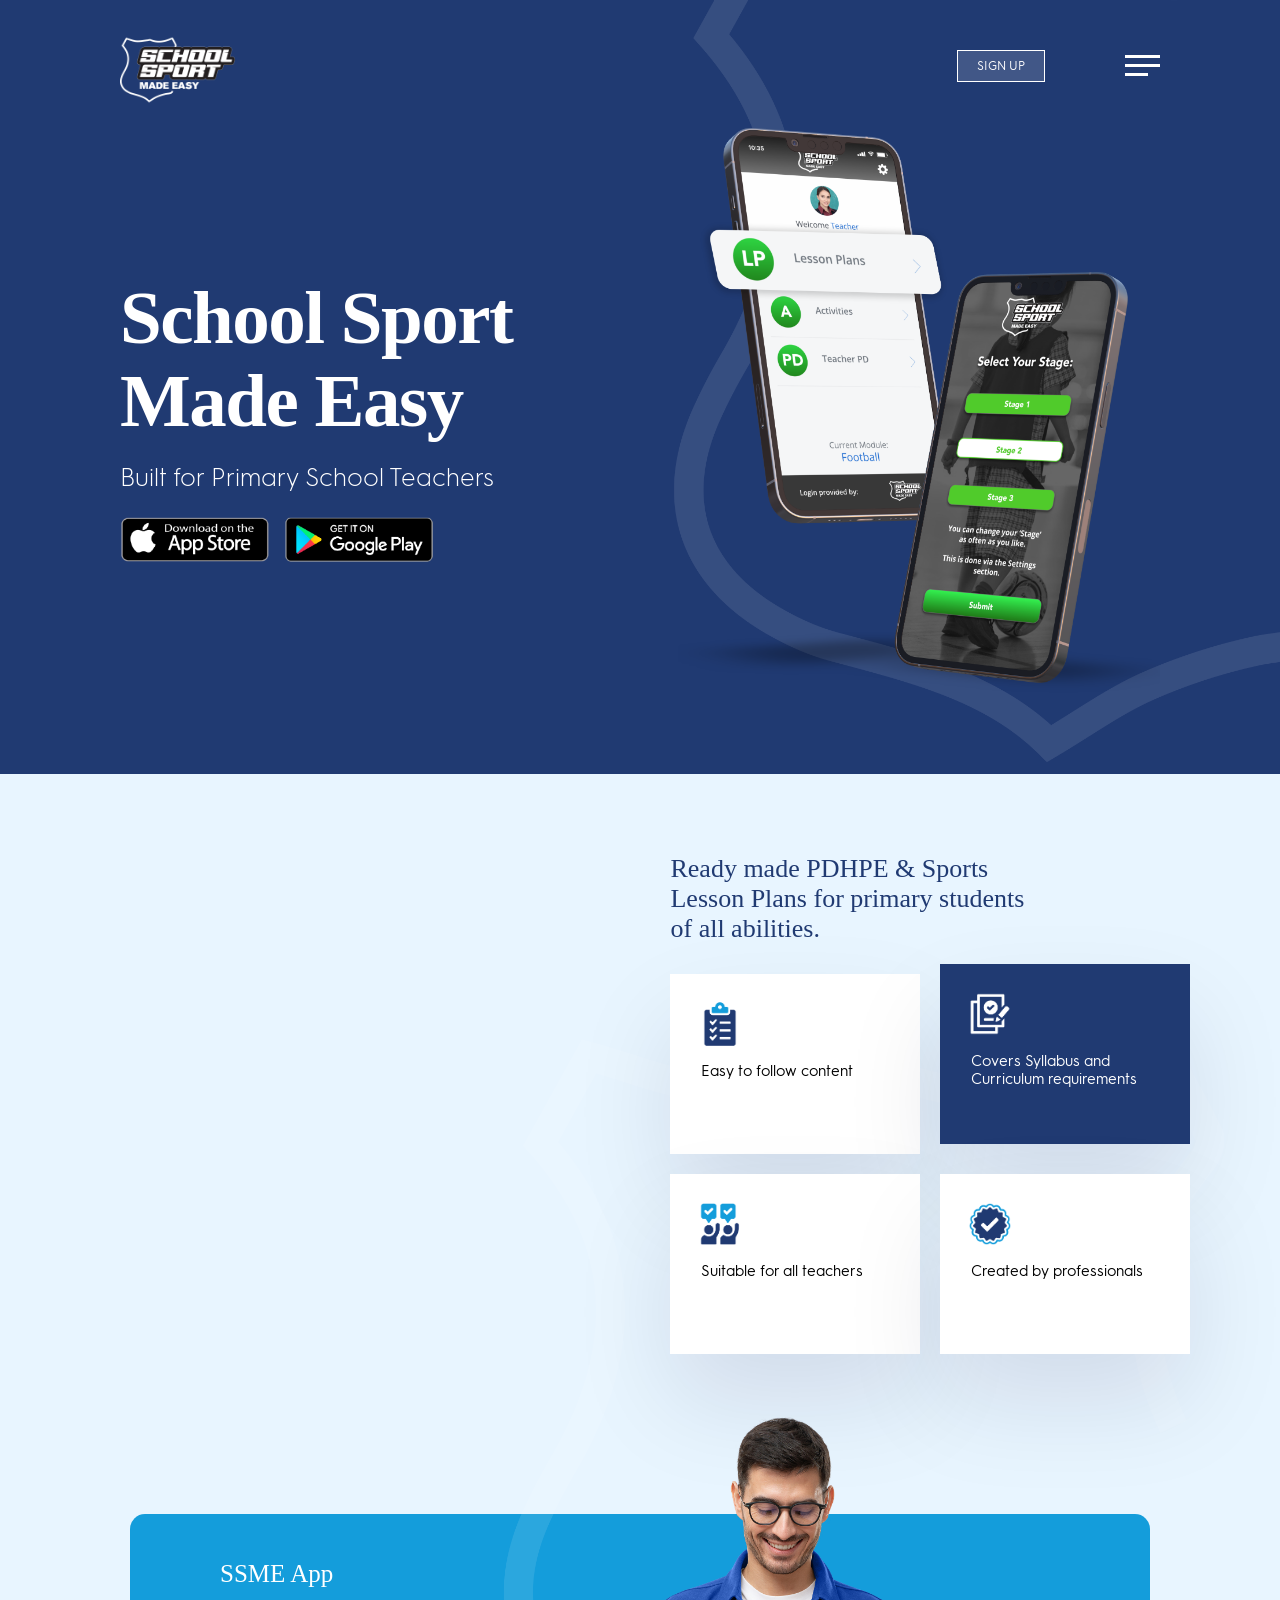
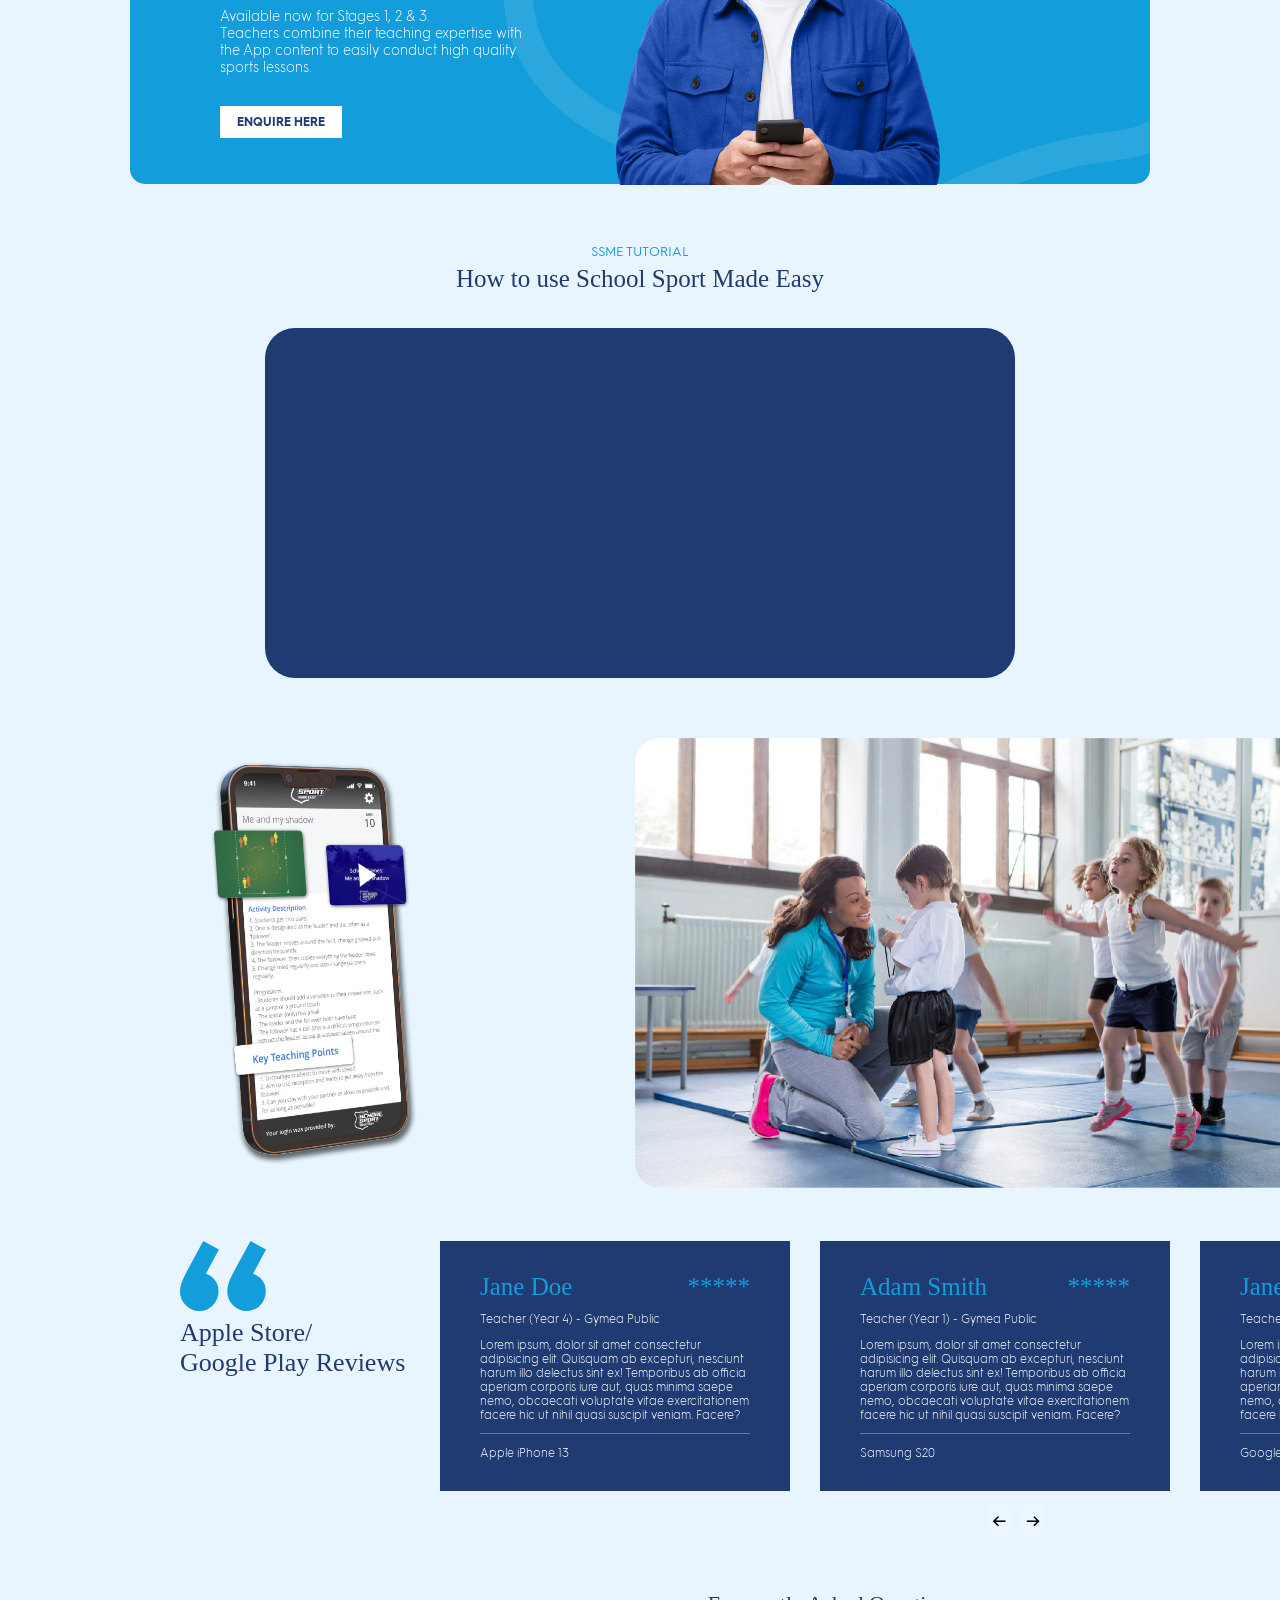
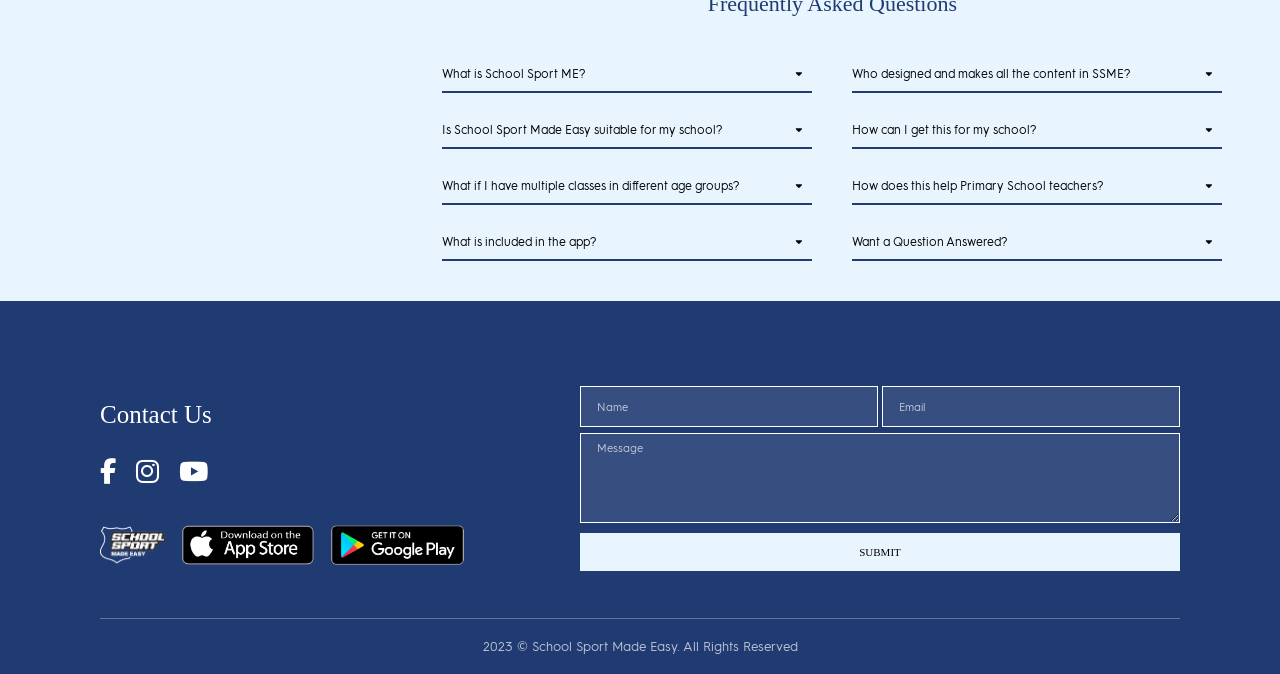
==== commit 5bb64088: "first commit" ====
--- a/index.html
+++ b/index.html
@@ -1,330 +1,372 @@
 <!DOCTYPE html>
 <html lang="en">
-  <head>
-    <meta charset="UTF-8" />
-    <meta name="viewport" content="width=device-width, initial-scale=1.0" />
-    <meta http-equiv="X-UA-Compatible" content="ie=edge" />
-    <link rel="stylesheet" href="style.css" />
-    <link rel="shortcut icon" type="image/png" href="/images/favicon.png" />
-    <link
-      rel="stylesheet"
-      href="https://cdnjs.cloudflare.com/ajax/libs/font-awesome/5.15.3/css/all.min.css"
-      integrity="sha512-iBBXm8fW90+nuLcSKlbmrPcLa0OT92xO1BIsZ+ywDWZCvqsWgccV3gFoRBv0z+8dLJgyAHIhR35VZc2oM/gI1w=="
-      crossorigin="anonymous"
-      referrerpolicy="no-referrer"
-    />
-    <title>School Sport ME</title>
-  </head>
-  <body>
-    <!-- Section 1 -->
-    <section class="section-1" class="overlay" id="home">
-      <!-- Navbar -->
-      <nav class="navbar">
-        <div class="nav-list">
-          <a href="#home" class="navbar-link">Home</a>
-          <a href="#about" class="navbar-link">About</a>
-          <a href="#testimonials" class="navbar-link">Testimonials</a>
-         <!--   <a href="#clubs" class="navbar-link">Clubs</a> -->
-          <a href="#faq" class="navbar-link">FAQ</a>
-          <a href="#contact" class="navbar-link">Contact</a>
-        </div>
-      </nav>
-      <nav class="social">
-        <div class="social-list">
-          <a href="https://instagram.com/footballmadeeasy_" class="social-link"><i class="fab fa-instagram"></i></a>
-          <a href="https://www.facebook.com/fmadeeasy" class="social-link"><i class="fab fa-facebook"></i></a>
-          <a href="https://www.youtube.com/channel/UCN6yPbEXJd4lwPvr9mOWj8Q" class="social-link"><i class="fab fa-youtube"></i></a>
-        </div>
-      </nav>
-      <!-- End of Navbar -->
-      <!-- Menu -->
-      <div class="menu">
-        <div class="line line-1"></div>
-        <div class="line line-2"></div>
-        <div class="line line-3"></div>
-      </div>
-      <!-- End of Menu -->
-      <img src="/images/SSME-app-icon" class="app-icon" />
-      <div class="banner">
-        <h1 class="banner-heading">
-          <span id="hd-1" class="heading-1">School Sport <br>Made Easy</span>
-        </h1>
-        <p class="banner-paragraph">Built for Primary School Teachers</p>
-        <div class="links">
-        <a href="https://apps.apple.com/au/app/football-me/id1556735914"
-          ><img src="/images/appstore.png" class="app-store"
-        /></a>
-        <a
-          href="https://play.google.com/store/apps/details?id=com.sidelinesports.FootballMadeEasy&hl=en_AU&gl=US"
-          ><img src="/images/googleplay.png" class="google-play"
-        /></a>
-        </div>
-      </div>
-      <div class="phone-container">
-        <div class="iphone">
-        <img src="/images/ssmehome.jpg" class="screen-1" />
-        <img src="/images/iphone12green.png" class="phone" />
-      </div>
-    </div>
-      <a href="#about"
-        ><button class="scroll-down"><i class="fas fa-chevron-circle-down scroll-arrow"></button></i
-      ></a>
-    </section>
-    <!-- End of Section 1 -->
-
-    <!-- Section 2 -->
-    <section class="section-2ssme" id="about">
-      <h2 class="section-2-heading">
-        Ready made PDHPE & Sports Lesson Plans for primary students of all abilities.
-      </h2>
-      <div class="boxes">
-        <div class="box-1">
-          <div class="circle">
-            <i class="fas fa-laugh-beam"></i>
-          </div>
-          <div class="circle-text">
-            <p>Easy to follow content</p>
-          </div>
-        </div>
-
-        <div class="box-2">
-          <div class="circle">
-            <img src="/images/fingertips.png" class="circle-img-2" />
-          </div>
-          <div class="circle-text">
-            <p>Covers Syllabus and Curriculum requirements</p>
-          </div>
-        </div>
-
-        <div class="box-3">
-          <div class="circle">
-              <img src="/images/u6s.png" class="circle-img-3" />
-          </div>
-          <div class="circle-text">
-            <p>Suitable for all teachers</p>
-          </div>
-        </div>
-
-        <div class="box-4">
-          <div class="circle">
-              <img src="/images/qualified.png" class="circle-img-3" />
-          </div>
-          <div class="circle-text">
-            <p>Created by professionals</p>
-          </div>
-        </div>
-      </div>
-    </section>
-    <!-- End of Section 2 -->
-    <!-- Section 3A -->
-    <section class="section-3A" id="about">
-      <div class="video">
-        <iframe width="560" height="315" src="https://www.youtube.com/embed/ducyUrPIxF0" title="YouTube video player" frameborder="0" allow="accelerometer; autoplay; clipboard-write; encrypted-media; gyroscope; picture-in-picture" allowfullscreen></iframe>
-      </div>
-    </section>
-    <!-- End of Section 3 -->
-    <!-- Section 3B -->
-    <section class="section-3B" id="about">
-      <div class="section-3-text">
-        <div><h2 class="section-3-heading">SSME Tutorial</h2></div>
-        <div class="profile">
-          <a href="http://www.korybabingtonfootballacademy.com.au/kory"><img src="/images/kory.jpeg"></a>
-        </div>
-          <div><h2 class="section-3-heading">How to use School Sport Made Easy:</h2></div>
-      </div>
-      <div class="video">
-        <iframe width="560" height="315" src="https://www.youtube.com/embed/jn0vp6fm9wU" title="YouTube video player" frameborder="0" allow="accelerometer; autoplay; clipboard-write; encrypted-media; gyroscope; picture-in-picture" allowfullscreen></iframe>
-      </div>
-    </section>
-    <!-- End of Section 3 -->
-
-    <!-- Section 4 -->
-<section class="section-4" id="clubs">
-    <div class="section-4-heading">Schools Using Football ME</div>
-    <div class="club-container">
-      <div class="club">
-          <img src="/images/wshs.png" alt="">
-      </div>
-      <div class="club">
-          <img src="/images/5sports.png" alt="">
-      </div>
-      <!-- <div class="club">
-          <img src="/images/csfc.png" alt="">
-      </div> -->
-      <div class="club">
-          <img src="/images/kbfa.png" alt="">
-      </div>
-    </div>
-
-</section>
-    <!-- End of Section 4 -->
-
-    <!-- Section 5 -->
-<section class="section-5" id="testimonials">
-    <div class="section-5-heading">App Store/Google Play User Reviews</div>
-    <!-- Text Slider -->
-    <div class="slider">
-      <i class="fas fa-chevron-left left-arrow"></i>
-      <i class="fas fa-chevron-right right-arrow"></i>
-      <div class="slides">
-        <input type="radio" name="radio-btn" id="radio1">
-        <input type="radio" name="radio-btn" id="radio2">
-        <input type="radio" name="radio-btn" id="radio3">
-        <input type="radio" name="radio-btn" id="radio4">
-        <div class="slide first">
-          <h4>An incredible amount of high quality content that is very well explained and demonstrated. In a few minutes, I know exactly what I'm doing for the training session.</h4>
-        </div>
-        <div class="slide">
-          <h4>Makes training for us volunteer coaches so simple! Kids really enjoy the activities as well. Highly recommended.</h4>
-        </div>
-        <div class="slide">
-          <h4>You can see how much work has gone into this by the sheer quality of the drills. A must for parents to improve their coaching!</h4>
-        </div>
-        <div class="slide">
-          <h4>Football Made Easy has literally made my Thursday nights easy! I actually feel like I'm helping my kids improve their skills. Wonderful app!</h4>
-        </div>
-        <!-- Auto Navigation -->
-        <div class="navigation-auto">
-          <div class="auto-btn1"></div>
-          <div class="auto-btn2"></div>
-          <div class="auto-btn3"></div>
-          <div class="auto-btn4"></div>
-        </div>
-        <!-- End of Auto Navigation -->
-      </div>
-      <!-- Manual Navigation -->
-      <div class="navigation-manual">
-        <label for="radio1" class="manual-btn"></label>
-        <label for="radio2" class="manual-btn"></label>
-        <label for="radio3" class="manual-btn"></label>
-        <label for="radio4" class="manual-btn"></label>
-      </div>
-      <!-- End of Manual Navigation -->
-    </div>
-    <!-- End of Text Slider -->
-
-</section>
-    <!-- End of Section 5 -->
-
-    <!-- Section 6 -->
-<section class="section-6" id="faq">
-    <h1 class="heading-primary">Frequently Asked Questions</h1>
-    <div class="container">
-        <div class="accordion">
-          <dl>
-            <dt>
-              <a href="#accordion1" aria-expanded="false" aria-controls="accordion1" class="accordion-1 accordion-title accordionTitle js-accordionTrigger">What is School Sport ME?</a>
-            </dt>
-            <dd class="accordion-content accordionItem is-collapsed" id="accordion1" aria-hidden="true">
-              <p>Football Made Easy is a high quality coaching solution in the form of a mobile app. It has been designed to enable coaches and parents to conduct great training sessions with confidence & ease.</p>
-              
-            </dd>
-            <dt>
-              <a href="#accordion2" aria-expanded="false" aria-controls="accordion2" class="accordion-2 accordion-title accordionTitle2 js-accordionTrigger">
-                Is School Sport Made Easy suitable for my school?</a>
-            </dt>
-            <dd class="accordion-content accordionItem is-collapsed" id="accordion2" aria-hidden="true">
-              <p>Parents of junior players = Yes. Coaches of junior teams = Yes. Junior Players = Yes.</p>
-            </dd>
-            <dt>
-              <a href="#accordion3" aria-expanded="false" aria-controls="accordion3" class="accordion-3 accordion-title accordionTitle js-accordionTrigger">
-                What if I have multiple classes in different age groups?
-              </a>
-            </dt>
-            <dd class="accordion-content accordionItem is-collapsed" id="accordion3" aria-hidden="true">
-              <p>We give you access to all Modules for all age groups, so you can switch according to who is using the App.</p>
-              
-            </dd>
-            <dt>
-              <a href="#accordion4" aria-expanded="false" aria-controls="accordion4" class="accordion-4 accordion-title accordionTitle2 js-accordionTrigger">
-                What is included in the App?
-              </a>
-            </dt>
-            <dd class="accordion-content accordionItem is-collapsed" id="accordion4" aria-hidden="true">
-              <p>Hundreds of drills, games, and coaching tips you require to conduct great training or practice sessions. Follow our Session Plans or use the content how ever you like.</p>
-              
-            </dd>
-            <dt>
-              <a href="#accordion4" aria-expanded="false" aria-controls="accordion4" class="accordion-4 accordion-title accordionTitle js-accordionTrigger">
-                Who designed and makes all the content in SSME?
-              </a>
-            </dt>
-            <dd class="accordion-content accordionItem is-collapsed" id="accordion4" aria-hidden="true">
-              <p>Kory Babington and a team of highly qualified coaches have spent almost 3 years creating the content. Watch the video above about Kory.
-              </p>
-              
-            </dd>
-            <dt>
-              <a href="#accordion4" aria-expanded="false" aria-controls="accordion4" class="accordion-4 accordion-title accordionTitle2 js-accordionTrigger">
-                How can I get this for my school?
-              </a>
-            </dt>
-            <dd class="accordion-content accordionItem is-collapsed" id="accordion4" aria-hidden="true">
-              <p>After your Free Trial you can continue for less than the cost of a cup of coffee per week. $9.99 AUD per month is our default subscription cost, however you have the option to choose an annual or weekly subscription. The most you will pay is $2.99 per week.</p>
-              
-            </dd>
-            <dt>
-              <a href="#accordion4" aria-expanded="false" aria-controls="accordion4" class="accordion-4 accordion-title accordionTitle js-accordionTrigger">
-                How does this help Primary School teachers?
-              </a>
-            </dt>
-            <dd class="accordion-content accordionItem is-collapsed" id="accordion4" aria-hidden="true">
-              <p>Absolutely. We have great deals for clubs so contact us and we will do all the work for you.</p>
-              
-            </dd>
-            <dt>
-              <a href="#accordion4" aria-expanded="false" aria-controls="accordion4" class="accordion-4 accordion-title accordionTitle2 js-accordionTrigger">
-                Want a Question Answered?
-              </a>
-            </dt>
-            <dd class="accordion-content accordionItem is-collapsed" id="accordion4" aria-hidden="true">
-              <p>Please contact us and we will get back to you.</p>
-              
-            </dd>
-          </dl>
-        </div>
-      </div>
-</section>
-    <!-- End of Section 6 -->
-
-    <!-- Section 7 -->
-<section class="section-7" id="contact">
-<div class="section-7-heading">Contact Us</div>
-    <div class="form-container">
-      <form class="contact-form" name="contact" method="POST" netlify-honeypot="bot-field" data-netlify="true">
-          <input type="hidden" name="form-name" value="contact">
-          <p class="hidden">
-                  <label>Don’t fill this out if you’re human: <input name="bot-field" /></label>
-                </p>
-        <input type="text" name="name" placeholder="Your Name" required/>
-        <input type="email" name="email" placeholder="Your Email" required/>
-        <textarea type="text" name="message" placeholder="Your Message" required></textarea>
-        <input type="submit" value="Send" />
-      </form>
-    </div>
-    <div class="footer-list">
-      <a href="https://instagram.com/footballmadeeasy_" class="footer-link"><i class="fab fa-instagram"></i></a>
-      <a href="https://www.facebook.com/fmadeeasy" class="footer-link"><i class="fab fa-facebook"></i></a>
-      <a href="https://www.youtube.com/channel/UCN6yPbEXJd4lwPvr9mOWj8Q" class="footer-link"><i class="fab fa-youtube"></i></a>
-    </div>
-    <div class="container2">
-    <div class="footer-links">
-      <a href="https://apps.apple.com/au/app/football-me/id1556735914"
-        ><img src="/images/appstore.png" class="app-store-footer"
-      /></a>
-      <a
-        href="https://play.google.com/store/apps/details?id=com.sidelinesports.FootballMadeEasy&hl=en_AU&gl=US"
-        ><img src="/images/googleplay.png" class="google-play-footer"
-      /></a>
-      </div>
-    </div>
-    <div class="copyright">
-    <p>ME Made Easy &copy; 2021</p>
-  </div>
-  <div class="jnds"><img src="/images/JNDSLogoBlue.png">
-  </div>
-</section>
-    <!-- End of Section 7 -->
-    <script src="script.js"></script>
-  </body>
-</html>
+<head>
+    <meta charset="UTF-8">
+    <meta http-equiv="X-UA-Compatible" content="IE=edge">
+    <meta name="viewport" content="width=device-width, initial-scale=1.0">
+    <link rel="stylesheet" href="https://cdnjs.cloudflare.com/ajax/libs/font-awesome/6.4.0/css/all.min.css" integrity="sha512-iecdLmaskl7CVkqkXNQ/ZH/XLlvWZOJyj7Yy7tcenmpD1ypASozpmT/E0iPtmFIB46ZmdtAc9eNBvH0H/ZpiBw==" crossorigin="anonymous" referrerpolicy="no-referrer" />
+    <link rel="stylesheet" href="/style.css">
+    <title>School Sport Made Easy</title>
+</head>
+<header>
+    <nav class="navbar">
+        <div class="logo">
+            <img src="/images/logo.png" alt="">
+        </div>
+        <div class="nav-right">
+            <div class="sign-up">
+                <a href="#""><button>SIGN UP</button></a>
+            </div>
+            <div class="mobile-btn">
+                <div class="bars">
+                    <span></span>
+                    <span></span>
+                    <span></span>
+                   <div class="other-bar"></div>
+                </div>
+            </div>
+        </div>
+        <div class="sign-up2">
+            <a href="#""><button>SIGN UP</button></a>
+        </div>
+    </nav>
+
+    <div id="mobile-menu" class="mobile-menu">
+        <ul>
+            <li><a href="#home">HOME</a>
+            <div class="spacer"></div></li>
+            <li><a href="#about">ABOUT</a>
+                <div class="spacer"></div></li>
+            <li><a href="#faq">FAQ</a>
+                <div class="spacer"></div></li>
+            <li><a href="#contact">CONTACT</a>
+                <div class="spacer"></div></li>
+        </ul>
+    </div>
+</header>
+<body>
+    <div class="shield">
+        <img src="/images/shield-vector.png" alt="">
+    </div>
+    <div class="section-1">
+        <div class="section-1-content">
+            <div class="section-1-left">
+                <h2>School Sport Made Easy</h2>
+                <p>Built for Primary School Teachers</p>
+                <div class="download-links">
+                    <a href="#"><img src="/images/apple-store.png" alt=""></a>
+                    <a href="#"><img src="/images/google-store.png" alt=""></a>
+                </div>
+            </div>
+            <div class="section-1-right">
+                <div class="phone">
+                    <img src="/images/main-phones.png" alt="">
+                </div>  
+            </div>
+        </div>
+    </div>
+
+    <div class="section-2">
+        <div class="section-2-content">
+            <div class="section-2-image">
+                <img src="/images/happy-teacher.jpeg" alt="">
+            </div>
+            <div class="section-2-boxes">
+                <div class="section-2-text">Ready made PDHPE & Sports 
+                    Lesson Plans for primary students 
+                    of all abilities.</div>
+                <div class="box-container">
+                    <div class="box">
+                        <div class="box-icon">
+                            <img src="/images/icon-1.png" alt="">
+                        </div>
+                        <div class="box-text">
+                            Easy to follow content
+                        </div>
+                    </div>
+                    <div class="box blue">
+                        <div class="box-icon">
+                            <img src="/images/icon-2.png" alt="">
+                        </div>
+                        <div class="box-text">
+                            Covers Syllabus and Curriculum requirements
+                        </div>
+                    </div>
+                    <div class="box">
+                        <div class="box-icon">
+                            <img src="/images/icon-3.png" alt="">
+                        </div>
+                        <div class="box-text">
+                            Suitable for all teachers
+                        </div>
+                    </div>
+                    <div class="box">
+                        <div class="box-icon">
+                            <img src="/images/icon-4.png" alt="">
+                        </div>
+                        <div class="box-text">
+                            Created by professionals
+                        </div>
+                    </div>
+                </div>
+            </div>
+        </div>
+    </div>
+
+    <div class="section-3">
+        <div class="section-3-container">
+            <div class="section-3-text">
+                <div class="section-3-heading">SSME App</div>
+                <div class="section-3-paragraph">Available now for Stages 1, 2 & 3. <br>Teachers combine their teaching expertise with the App content to easily conduct high quality sports lessons.</div>
+                <div class="section-3-button">
+                    <button>ENQUIRE HERE</button>
+                </div>
+            </div>
+            <div class="section-3-image">
+                <img src="/images/blue-man-smile.png" alt="">
+            </div>
+            <img class="shield-3" src="/images/shield-vector.png" alt="">
+        </div>
+    </div>
+
+    <div class="section-4">
+        <div class="section-4-content">
+            <div class="section-4-sub-heading">SSME TUTORIAL</div>
+            <div class="section-4-heading">How to use School Sport Made Easy</div>
+            <div class="section-4-video"></div>
+        </div>
+    </div>
+
+    <div class="section-5">
+        <div class="section-5-images">
+            <div class="section-5-phone">
+                <img src="/images/ssmeiphone3.png" alt="">
+            </div>
+            <div class="section-5-teacher">
+                <img src="/images/sport-teacher.png" alt="">
+            </div>
+        </div>
+        <div class="section-5-reviews">
+            <div class="review-text">
+                <span class="symbol">
+                    <img src="/images/symbol.svg" alt="">
+                </span><br>
+                Apple Store/<br>Google Play Reviews
+            </div>
+            <div class="review-boxes">
+                <div class="testimonial-container">
+                    <div class="testimonial-slider">
+                        <div class="testimonial-slide">
+                            <div class="testimonial-heading">
+                                <div class="testimonial-name">Jane Doe</div>
+                                <div class="testimonial-stars">*****</div>
+                            </div>
+                            <div class="testimonial-details">Teacher (Year 4) - Gymea Public</div>
+                            <div class="testimonial-comment">Lorem ipsum, dolor sit amet consectetur adipisicing elit. Quisquam ab excepturi, nesciunt harum illo delectus sint ex! Temporibus ab officia aperiam corporis iure aut, quas minima saepe nemo, obcaecati voluptate vitae exercitationem facere hic ut nihil quasi suscipit veniam. Facere?</div>
+                            <div class="testimonial-spacer"></div>
+                            <div class="testimonial-device">Apple iPhone 13</div>
+                        </div>
+                        <div class="testimonial-slide">
+                            <div class="testimonial-heading">
+                                <div class="testimonial-name">Adam Smith</div>
+                                <div class="testimonial-stars">*****</div>
+                            </div>
+                            <div class="testimonial-details">Teacher (Year 1) - Gymea Public</div>
+                            <div class="testimonial-comment">Lorem ipsum, dolor sit amet consectetur adipisicing elit. Quisquam ab excepturi, nesciunt harum illo delectus sint ex! Temporibus ab officia aperiam corporis iure aut, quas minima saepe nemo, obcaecati voluptate vitae exercitationem facere hic ut nihil quasi suscipit veniam. Facere?</div>
+                            <div class="testimonial-spacer"></div>
+                            <div class="testimonial-device">Samsung S20</div>
+                        </div>
+                        <div class="testimonial-slide">
+                            <div class="testimonial-heading">
+                                <div class="testimonial-name">Jane Doe</div>
+                                <div class="testimonial-stars">*****</div>
+                            </div>
+                            <div class="testimonial-details">Teacher (Year 4) - Gymea Public</div>
+                            <div class="testimonial-comment">Lorem ipsum, dolor sit amet consectetur adipisicing elit. Quisquam ab excepturi, nesciunt harum illo delectus sint ex! Temporibus ab officia aperiam corporis iure aut, quas minima saepe nemo, obcaecati voluptate vitae exercitationem facere hic ut nihil quasi suscipit veniam. Facere?</div>
+                            <div class="testimonial-spacer"></div>
+                            <div class="testimonial-device">Google Pixel</div>
+                        </div>
+                        <div class="testimonial-slide">
+                            <div class="testimonial-heading">
+                                <div class="testimonial-name">Jane Doe</div>
+                                <div class="testimonial-stars">*****</div>
+                            </div>
+                            <div class="testimonial-details">Teacher (Year 4) - Gymea Public</div>
+                            <div class="testimonial-comment">Lorem ipsum, dolor sit amet consectetur adipisicing elit. Quisquam ab excepturi, nesciunt harum illo delectus sint ex! Temporibus ab officia aperiam corporis iure aut, quas minima saepe nemo, obcaecati voluptate vitae exercitationem facere hic ut nihil quasi suscipit veniam. Facere?</div>
+                            <div class="testimonial-spacer"></div>
+                            <div class="testimonial-device">Apple iPhone 13</div>
+                        </div>
+                        <div class="testimonial-slide">
+                            <div class="testimonial-heading">
+                                <div class="testimonial-name">Jane Doe</div>
+                                <div class="testimonial-stars">*****</div>
+                            </div>
+                            <div class="testimonial-details">Teacher (Year 4) - Gymea Public</div>
+                            <div class="testimonial-comment">Lorem ipsum, dolor sit amet consectetur adipisicing elit. Quisquam ab excepturi, nesciunt harum illo delectus sint ex! Temporibus ab officia aperiam corporis iure aut, quas minima saepe nemo, obcaecati voluptate vitae exercitationem facere hic ut nihil quasi suscipit veniam. Facere?</div>
+                            <div class="testimonial-spacer"></div>
+                            <div class="testimonial-device">Apple iPhone 13</div>
+                        </div>
+                        <div class="testimonial-slide">
+                            <div class="testimonial-heading">
+                                <div class="testimonial-name">Jane Doe</div>
+                                <div class="testimonial-stars">*****</div>
+                            </div>
+                            <div class="testimonial-details">Teacher (Year 4) - Gymea Public</div>
+                            <div class="testimonial-comment">Lorem ipsum, dolor sit amet consectetur adipisicing elit. Quisquam ab excepturi, nesciunt harum illo delectus sint ex! Temporibus ab officia aperiam corporis iure aut, quas minima saepe nemo, obcaecati voluptate vitae exercitationem facere hic ut nihil quasi suscipit veniam. Facere?</div>
+                            <div class="testimonial-spacer"></div>
+                            <div class="testimonial-device">Apple iPhone 13</div>
+                        </div>
+                    </div>
+                </div>
+                <div class="arrows">
+                    <button id="prev">←</button>
+                    <button id="next">→</button>
+                </div>
+            </div>
+        </div>
+    </div>
+
+    <div class="section-6">
+        <div class="section-6-content">
+            <div class="section-6-image">
+                <img src="/images/happy-female-teacher.png" alt="">
+            </div>
+            <div class="section-6-faq">
+                <div class="faq-container">
+                    <div class="faq-heading">Frequently Asked Questions</div>
+                        <div class="faq-container2">
+                            <div class="faq-column">
+                              <div class="faq-item">
+                                <div class="faq-question" onclick="toggleAnswer(this)">
+                                  <span>What is School Sport ME?</span>
+                                  <i class="fa-solid fa-caret-up arrow"></i>
+                                </div>
+                                <div class="faq-answer">
+                                  <p>Answer 1</p>
+                                </div>
+                              </div>
+                              <div class="faq-item">
+                                <div class="faq-question" onclick="toggleAnswer(this)">
+                                  <span>Is School Sport Made Easy suitable for my school?</span>
+                                  <i class="fa-solid fa-caret-up arrow"></i>
+                                </div>
+                                <div class="faq-answer">
+                                  <p>Answer 1</p>
+                                </div>
+                              </div>
+                              <div class="faq-item">
+                                <div class="faq-question" onclick="toggleAnswer(this)">
+                                  <span>What if I have multiple classes in different age groups?</span>
+                                  <i class="fa-solid fa-caret-up arrow"></i>
+                                </div>
+                                <div class="faq-answer">
+                                  <p>Answer 1</p>
+                                </div>
+                              </div>
+                              <div class="faq-item">
+                                <div class="faq-question" onclick="toggleAnswer(this)">
+                                  <span>What is included in the app?</span>
+                                  <i class="fa-solid fa-caret-up arrow"></i>
+                                </div>
+                                <div class="faq-answer">
+                                  <p>Answer 1</p>
+                                </div>
+                              </div>
+                              <!-- Add more faq-item(s) for each question in this column -->
+                            </div>
+                        
+                            <div class="faq-column">
+                              <div class="faq-item">
+                                <div class="faq-question" onclick="toggleAnswer(this)">
+                                  <span>Who designed and makes all the content in SSME?</span>
+                                  <i class="fa-solid fa-caret-up arrow"></i>
+                                </div>
+                                <div class="faq-answer">
+                                  <p>Answer 2</p>
+                                </div>
+                              </div>
+                              <div class="faq-item">
+                                <div class="faq-question" onclick="toggleAnswer(this)">
+                                  <span>How can I get this for my school?</span>
+                                  <i class="fa-solid fa-caret-up arrow"></i>
+                                </div>
+                                <div class="faq-answer">
+                                  <p>Answer 2</p>
+                                </div>
+                              </div>
+                              <div class="faq-item">
+                                <div class="faq-question" onclick="toggleAnswer(this)">
+                                  <span>How does this help Primary School teachers?</span>
+                                  <i class="fa-solid fa-caret-up arrow"></i>
+                                </div>
+                                <div class="faq-answer">
+                                  <p>Answer 2</p>
+                                </div>
+                              </div>
+                              <div class="faq-item">
+                                <div class="faq-question" onclick="toggleAnswer(this)">
+                                  <span>Want a Question Answered?</span>
+                                  <i class="fa-solid fa-caret-up arrow"></i>
+                                </div>
+                                <div class="faq-answer">
+                                  <p>Answer 2</p>
+                                </div>
+                              </div>
+                              <!-- Add more faq-item(s) for each question in this column -->
+                            </div>
+                          </div>
+                    </div>
+                </div>
+            </div>
+        
+    </div>
+    
+    <div class="footer">
+        <div class="footer-container">
+            <div class="footer-left">
+                <div class="footer-heading">Contact Us</div>
+                <div class="footer-socials">
+                    <i class="fa-brands fa-facebook-f"></i>
+                    <i class="fa-brands fa-instagram"></i>
+                    <i class="fa-brands fa-youtube"></i>
+                </div>
+                <div class="footer-buttons">
+                    <img src="/images/logo.png" alt="">
+                    <a href=""><img src="/images/apple-store.png" alt=""></a>
+                    <a href=""><img src="/images/google-store.png" alt=""></a>
+                </div>
+            </div>
+            <div class="footer-right">
+                <form id="contact-form" name="Contact" method="POST" netlify-honeypot="bot-field" data-netlify="true" onsubmit="submitForm(event)" >
+                    <input type="hidden" name="form-name" value="Contact">
+                         <p class="hidden">
+                        <label>Don’t fill this out if you’re human: <input name="bot-field" /></label>
+                        </p>
+                    <div class="form-group">
+                        <div class="form-item">
+                            <input type="text" id="name" name="name" placeholder="Name" required>
+                        </div>
+                        <div class="form-item">
+                            <input type="email" id="email" name="email" placeholder="Email" required>
+                        </div>    
+                    </div>
+                    <div class="form-message">
+                      <textarea id="message" name="message" placeholder="Message"></textarea>
+                    </div>
+                    <div class="submit">
+                      <input type="submit" value="SUBMIT">
+                    </div>
+                  </form>  
+            </div>
+        </div>
+        <div class="footer-spacer"></div>
+        <div class="copyright">
+            <div class="copyright-text">2023 © School Sport Made Easy. All Rights Reserved</div>
+        </div>
+    </div>
+
+    
+    
+    <script src="/main.js"></script>
+</body>
+</html>
--- a/style.css
+++ b/style.css
@@ -1,3720 +1,1112 @@
-@import url('https://fonts.googleapis.com/css2?family=Inter&display=swap');
-@import url('https://fonts.googleapis.com/css?family=Hind:300,400&display=swap');
-
-/* Common Styles */
+/* Hurme Geometric Sans 3 */
+@font-face {
+  font-family: 'hurme-hairline';
+  src: url('/fonts/HurmeGeometricSans3-Hairline.woff') format('woff'),
+    url('/fonts/HurmeGeometricSans3-Hairline.woff2') format('woff2');
+  font-weight: normal;
+  font-style: normal;
+}
+
+@font-face {
+  font-family: 'hurme-thin';
+  src: url('/fonts/HurmeGeometricSans3-Thin.woff') format('woff'),
+    url('/fonts/HurmeGeometricSans3-Thin.woff2') format('woff2');
+  font-weight: normal;
+  font-style: normal;
+}
+
+@font-face {
+  font-family: 'hurme-light';
+  src: url('/fonts/HurmeGeometricSans3-Light.woff') format('woff'),
+    url('/fonts/HurmeGeometricSans3-Light.woff2') format('woff2');
+  font-weight: normal;
+  font-style: normal;
+}
+
+@font-face {
+  font-family: 'hurme-regular';
+  src: url('/fonts/HurmeGeometricSans3-Regular.woff') format('woff'),
+    url('/fonts/HurmeGeometricSans3-Regular.woff2') format('woff2');
+  font-weight: normal;
+  font-style: normal;
+}
+
+@font-face {
+  font-family: 'hurme-semibold';
+  src: url('/fonts/HurmeGeometricSans3-Semibold.woff') format('woff'),
+    url('/fonts/HurmeGeometricSans3-Semibold.woff2') format('woff2');
+  font-weight: normal;
+  font-style: normal;
+}
+
+@font-face {
+  font-family: 'hurme-bold';
+  src: url('/fonts/HurmeGeometricSans3-Bold.woff') format('woff'),
+    url('/fonts/HurmeGeometricSans3-Bold.woff2') format('woff2');
+  font-weight: normal;
+  font-style: normal;
+}
+
+@font-face {
+  font-family: 'hurme-black';
+  src: url('/fonts/HurmeGeometricSans3-Black.woff') format('woff'),
+    url('/fonts/HurmeGeometricSans3-Black.woff2') format('woff2');
+  font-weight: normal;
+  font-style: normal;
+}
+
 * {
-  box-sizing: border-box;
-  font-family: 'Inter', sans-serif;
   margin: 0;
   padding: 0;
+  box-sizing: border-box;
+}
+
+body {
+  font-family: 'hurme-semibold';
+  font-size: 55px;
+  background: #203a72;
+  color: #fff;
+  overflow-x: hidden;
+}
+
+header {
+  padding: 0px 120px;
+}
+
+p {
+  font-family: 'hurme-light';
+  font-size: 28px;
+}
+
+button {
+  font-family: 'hurme-regular';
+  font-size: 13px;
+  background: rgb(255, 255, 255, 0.15);
+  color: #fff;
   text-decoration: none;
-  user-select: none;
-  list-style: none;
-  outline: none;
-  overflow-x: hidden;
-  -webkit-font-smoothing: subpixel-antialiased;
-  text-rendering: optimizeLegibility;
-}
-
-html {
-  scroll-behavior: smooth;
-}
-/* End of Common Styles */
+  font-size: 12px;
+  border: 1px solid white;
+  padding: 0.5rem 1.2rem;
+  cursor: pointer;
+}
+
+a {
+  cursor: pointer;
+}
+
+.no-scroll {
+  overflow-y: hidden;
+}
 
 /* Navbar */
 .navbar {
+  display: flex;
+  justify-content: space-between;
+  padding: 20px;
+  z-index: 99;
+}
+
+.logo {
+  margin-top: 15px;
+}
+
+.logo img {
+  height: 70px;
+}
+
+.nav-right {
+  display: flex;
+  gap: 80px;
+}
+
+.sign-up {
+  cursor: pointer;
+  z-index: 5;
+}
+
+.sign-up2 {
+  cursor: pointer;
+  z-index: 5;
+  display: none;
+}
+
+/* Mobile Menu */
+.mobile-btn {
+  margin-top: 35px;
+  cursor: pointer;
+  z-index: 10;
+}
+
+.bars {
+  width: 35px;
+  height: 25px;
   position: relative;
+  transition: transform 0.3s cubic-bezier(0.694, 0.048, 0.335, 1);
+  cursor: pointer;
+}
+
+.bars span {
+  display: block;
   width: 100%;
-  top: 35px;
-  margin: 0 10px;
-  overflow: visible;
-  z-index: 100;
-}
-
-.nav-list {
+  height: 3px;
+  background: white;
+  margin-top: 6px;
+}
+
+.bars span:first-child {
+  margin-top: 0;
+  transform: scaleX(1);
+  transition: transform 0.2s cubic-bezier(0.694, 0.048, 0.335, 1);
+  transition-delay: 0.4s;
+}
+
+.bars span:nth-child(3) {
+  width: 65%;
+  transition: width 0.2s cubic-bezier(0.694, 0.048, 0.335, 1);
+  transition-delay: 0.4s;
+}
+
+.other-bar {
+  width: 3px;
+  height: 0px;
+  background-color: white;
   position: absolute;
-  display: flex;
-  left: 42%;
-  flex-direction: row;
-  justify-content: space-around;
+  top: -8px;
+  left: 50%;
+  margin-left: -1.75px;
+  transition: height 0.4s cubic-bezier(0.694, 0.048, 0.335, 1);
+  z-index: 10;
+}
+
+.mobile-btn.is-menu-open .bars {
+  transform: rotate(45deg);
+  transition-delay: 0.4s;
+}
+
+.mobile-btn.is-menu-open .bars span:first-child {
+  transform: scaleX(0);
+  transition: transform 0.2s cubic-bezier(0.694, 0.048, 0.335, 1);
+}
+
+.mobile-btn.is-menu-open .bars span:nth-child(3) {
+  width: 0;
+  transition: width 0.2s cubic-bezier(0.694, 0.048, 0.335, 1);
+}
+
+.mobile-btn.is-menu-open .other-bar {
+  height: 36.5px;
+  transition: height 0.2 cubic-bezier(0.694, 0.048, 0.335, 1);
+  transition-delay: 0.3;
+}
+
+/* Mobile-Menu */
+.mobile-menu {
+  position: absolute;
+  top: 0;
+  right: 0;
+  width: 100%;
   opacity: 0;
+  display: flex;
+  align-items: center;
+  z-index: 10;
+  justify-content: center;
+  transition: 0.3s cubic-bezier(0.694, 0.048, 0.335, 1);
+  height: 100vh; /* Fallback for browsers that do not support Custom Properties */
+  background: #002D62;
   visibility: hidden;
-  transition: all 0.5s;
-}
-
-.change .nav-list {
+}
+
+.mobile-menu.open {
   opacity: 1;
+  transform: translateX(0%);
+  z-index: 6;
   visibility: visible;
 }
 
-.navbar-link {
-  width: 100%;
-  color: #fff;
-  font-size: 20px;
-  font-weight: 800;
-  letter-spacing: 1px;
-  margin: 0 20px;
-  transition: all 0.5s;
+.mobile-menu ul {
   position: relative;
-  overflow: visible;
-}
-
-.navbar-link:hover {
-  transform: scale(1.2);
-  color: #33c9ff;
-}
-/* End of Navbar */
-
-/* Social */
-.social {
-  position: absolute;
-  width: 100%;
-  height: 100vh;
-  margin: 0 10px;
-  overflow: hidden;
-}
-
-.social-list {
-  position: absolute;
-  display: flex;
-  flex-direction: column;
-  text-align: center;
-  bottom: 0;
-  right: 3.65%;
-  transition: all 0.5s;
-  overflow: visible;
-  opacity: 0;
-  visibility: hidden;
-}
-
-.change .social-list {
-  opacity: 1;
-  visibility: visible;
-}
-
-.social-link {
-  width: 100%;
-  color: #fff;
-  font-size: 30px;
-  font-weight: 800;
-  letter-spacing: 1px;
-  margin-bottom: 30px;
-  transition: all 0.5s;
-  position: relative;
-}
-
-.social-link:hover {
-  transform: scale(1.2);
-  color: #33c9ff;
-}
-
-/* End of Social */
-
-/* Menu */
-.menu {
-  width: 40px;
-  height: 40px;
-  position: absolute;
-  top: 20px;
-  right: 40px;
-  z-index: 100;
-  display: flex;
-  flex-direction: column;
-  justify-content: space-evenly;
-  cursor: pointer;
-  overflow: visible;
-  animation: fadeAnimation 2s 3s forwards;
-  opacity: 0;
-}
-
-.line {
-  width: 100%;
-  height: 4px;
-  background-color: #eee;
-  border-radius: 20%;
-  transition: transform 0.4s;
-}
-
-.line-1 {
-  width: 50%;
-}
-
-.change .line-1 {
-  transform: translate(-15%, -3.2px) rotate(-45deg);
-  transform-origin: right;
-  border-radius: 5px;
-  width: 85%;
-}
-
-.change .line-2 {
-  display: none;
-}
-
-.line-3 {
-  width: 50%;
-  margin-left: auto;
-}
-
-.change .line-3 {
-  transform: translateY(7.2px) translateX(-10px) rotate(45deg);
-  transform-origin: right;
-  border-radius: 5px;
-  width: 85%;
-}
-/* End of Menu */
-
-/* Section 1 */
-.section-1 {
-  width: 100%;
-  height: 100vh;
-  background: url(/images/ImageGeneric.jpg) no-repeat;
-  background-size: cover;
-  position: relative;
-  z-index: 10;
-  overflow: hidden;
-}
-
-.banner {
-  width: 100%;
-  position: relative;
-  top: 37%;
-  left: 28%;
-  overflow: visible;
-}
-
-.app-icon {
-  position: absolute;
-  width: 8%;
-  top: 37%;
-  left: 18%;
-  box-shadow: 10px 10px 50px rgba(0, 0, 0, 0.8);
-  border-radius: 20px;
-  transition: opacity 0.5s;
-  transition: transform 0.5s;
-  animation: fadeAnimation 2s forwards;
-}
-
-.app-icon:hover {
-  transform: translateY(-10px);
-}
-
-.banner-heading {
-  margin-bottom: 10px;
-  overflow-x: hidden;
-}
-
-.banner-heading span {
-  color: #fff;
-  font-size: 48px;
-  width: 100%;
-}
-
-.heading-1 {
-  transition: opacity 0.5s;
-  animation: fadeAnimation2 2s forwards;
-}
-
-.heading-2 {
-  position: absolute;
-  left: 100px;
-  width: 100px;
-  animation: slideIN 1s 1s forwards;
-  visibility: hidden;
-  opacity: 0;
-  transition: left 0.5s;
-}
-
-.heading-3 {
-  position: absolute;
-  left: 260px;
-  width: 100px;
-  animation: slideIN2 1s 2s forwards;
-  visibility: hidden;
-  opacity: 0;
-  transition: left 0.5s;
-}
-
-@keyframes slideIN {
-  100% {
-    left: 195px;
-    visibility: visible;
-    opacity: 1;
-  }
-}
-
-@keyframes slideIN2 {
-  100% {
-    left: 335px;
-    visibility: visible;
-    opacity: 1;
-  }
-}
-
-@keyframes fadeAnimation {
-  0% {
-    opacity: 0;
-    visibility: hidden;
-  }
-  100% {
-    opacity: 1;
-    visibility: visible;
-  }
-}
-
-@keyframes fadeAnimation2 {
-  0% {
-    opacity: 0;
-    visibility: hidden;
-    transform: scale(0);
-  }
-  100% {
-    opacity: 1;
-    visibility: visible;
-    transform: scale(100);
-  }
-}
-
-@keyframes fadeAnimation3 {
-  0% {
-    opacity: 0;
-    visibility: hidden;
-  }
-  100% {
-    opacity: 0.7;
-    visibility: visible;
-  }
-}
-
-.banner-paragraph {
-  color: #fff;
-  font-size: 28px;
-  width: 25%;
-  font-weight: 100;
-  margin-bottom: 30px;
-  transition: opacity 0.5s;
-  animation: fadeAnimation 2s 3s forwards;
-  opacity: 0;
-}
-
-.links {
-  overflow: visible;
-}
-
-.app-store {
-  width: 12%;
-  margin-right: 20px;
-  transition: transform 0.3s;
-  animation: fadeAnimation 2s 3s forwards;
-  opacity: 0;
-  overflow: visible;
-}
-.app-store:hover {
-  transform: scale(1.07);
-}
-
-.google-play {
-  width: 12%;
-  transition: transform 0.3s;
-  animation: fadeAnimation 2s 3s forwards;
-  opacity: 0;
-  overflow: visible;
-}
-.google-play:hover {
-  transform: scale(1.07);
-}
-
-.phone-container {
-  position: absolute;
-  top: 18%;
-  left: 62%;
-  opacity: 0;
-  overflow: visible;
-  transition: transform 0.3s;
-  animation: fadeAnimation 2s 3s forwards;
-}
-
-.phone-container:hover {
-  transform: translateY(-10px);
-}
-
-.phone {
-  position: absolute;
-  left: 5px;
-  width: 266px;
-}
-
-.screen-1 {
-  position: absolute;
-  top: 16px;
-  left: 28px;
-  width: 220px;
-}
-
-.scroll-arrow {
-  position: absolute;
-  color: rgb(225, 225, 225);
-  font-size: 45px;
-  bottom: 25px;
-  left: 48.5%;
-  transition: opacity 0.5s;
-  animation: fadeAnimation3 2s 3s forwards;
-  opacity: 0;
-  cursor: pointer;
-  transition: transform 0.5s;
-}
-
-.scroll-arrow:hover {
-  transform: scale(1.15);
-}
-/* End of Section 1 */
-
-/* Section 2 */
-.section-2 {
-  width: 100%;
-  padding: 50px 100px;
-  display: flex;
-  overflow: hidden;
-  flex-direction: column;
-  background: linear-gradient(to bottom, #4494ca, rgb(35, 70, 187));
-}
-.section-2ssme {
-  width: 100%;
-  padding: 50px 100px;
-  display: flex;
-  overflow: hidden;
-  flex-direction: column;
-  background: linear-gradient(to bottom, #34f451, #1f7917);
-}
-
-.section-2-heading {
-  color: #fff;
-  text-align: center;
-  font-size: 25px;
-  width: 100%;
-  padding: 0px 130px;
-  overflow: visible;
-  font-family: 'Roboto Regular', sans-serif;
-  font-weight: 500;
-  margin-bottom: 70px;
-}
-
-.boxes {
-  display: flex;
-  justify-content: space-evenly;
-  overflow: visible;
-  height: auto;
-}
-
-.box-1 {
+  list-style: none;
   display: flex;
   flex-direction: column;
   align-items: center;
   justify-content: center;
-  overflow: visible;
-  width: 200px;
-}
-
-.box-2 {
+  
+}
+
+.mobile-menu ul li a {
+  text-decoration: none;
+  font-size: 20px;
+  transition: 0.3s all;
+  font-family: 'hurme-light';
+  color: #fff;
+  overflow: hidden;
+}
+
+.spacer{
+  height: 1px;
+  background: #fff;
+  margin-top: -6px;
+  opacity: 0;
+  transform: translateX(-10px);
+  transition: 0.3s cubic-bezier(0.694, 0.048, 0.335, 1);
+}
+
+.mobile-menu ul li:hover .spacer{
+  opacity: 1;
+  transform: translateX(0px);
+}
+
+
+/* Section 1 */
+.section-1 {
+  position: relative;
+  padding: 0px 140px;
+}
+
+.section-1-content {
+  display: flex;
+}
+
+.section-1-left {
+  width: 55%;
   display: flex;
   flex-direction: column;
+  justify-content: center;
+  margin-top: -60px;
+}
+
+.section-1 h2 {
+  font-family: 'hurme-semibold';
+  line-height: 1.1;
+  letter-spacing: -1.5px;
+  margin: 0;
+  font-size: 75px;
+}
+
+.section-1 p {
+  margin: 20px 0px;
+  font-size: 25px;
+  color: #fff;
+}
+
+.download-links {
+  z-index: 1;
+}
+
+.download-links img {
+  width: 150px;
+}
+
+.shield {
+  position: absolute;
+  top: -100px;
+  right: -120px;
+}
+
+.shield img {
+  height: 900px;
+}
+
+.phone {
+  margin-top: -20px;
+  margin-bottom: 63px;
+  margin-right: 50px;
+}
+
+.phone img {
+  height: 600px;
+}
+
+/* Section 2 */
+.section-2 {
+  background: #e8f5ff;
+  position: relative;
+  padding: 80px 0px;
+}
+
+.section-2-content {
+  display: flex;
+  justify-content: space-evenly;
+}
+
+.section-2-image {
+  width: 55%;
+  transform: translateX(-80px);
+}
+.section-2-boxes {
+  width: 50%;
+}
+
+.section-2-image img {
+  height: 500px;
+  border-radius: 25px;
+}
+
+.section-2-text {
+  font-family: 'hurme-semibold';
+  color: #203a72;
+  font-size: 26px;
+  width: 60%;
+}
+
+.box-container {
+  display: flex;
+  flex-wrap: wrap;
+  gap: 20px;
+  margin-top: 30px;
+}
+
+.box {
+  background: #fff;
+  padding: 25px;
+  height: 180px;
+  width: 250px;
+  position: relative;
+  z-index: 7;
+  box-shadow: rgba(17, 12, 46, 0.1) 0px 48px 100px 0px;
+}
+
+.box.blue {
+  background: #203a72;
+  transform: translate(0px, -10px);
+}
+
+.box.blue .box-text {
+  color: #fff;
+}
+
+.box-text {
+  color: #000;
+  font-family: 'hurme-regular';
+  font-size: 15px;
+  margin-left: 6px;
+}
+
+.box-icon img {
+  height: 50px;
+}
+
+/* Section 3 */
+.section-3 {
+  background: #e8f5ff;
+  padding: 80px 130px 60px 130px;
+}
+
+.section-3-container {
+  background: #149ddb;
+  height: 270px;
+  border-radius: 15px;
+  display: flex;
+  padding: 40px 90px;
   align-items: center;
-  justify-content: center;
-  overflow: visible;
-  width: 200px;
-}
-
-.box-3 {
-  display: flex;
-  flex-direction: column;
-  align-items: center;
-  justify-content: center;
-  overflow: visible;
-  width: 200px;
-}
-
-.circle-3 {
-  font-size: 30px;
-  color: #fff;
-  letter-spacing: -1px;
-  text-align: center;
-}
-
-.box-4 {
-  display: flex;
-  flex-direction: column;
-  align-items: center;
-  justify-content: center;
-  overflow: visible;
-  width: 200px;
-}
-
-.circle {
-  align-items: center;
-  justify-content: center;
-  display: flex;
-  width: 200px;
-  height: 200px;
-  border-radius: 50%;
-  background-color: #1f7917;
-  box-shadow: 3px 3px 11px rgb(34, 34, 34);
-  overflow: visible;
-  transition: transform 0.5s;
-}
-
-.circle:hover {
-  transform: translateY(-10px) scale(1.05);
-  box-shadow: 6px 6px 22px rgb(55, 55, 55);
-}
-
-.circle i {
-  font-size: 110px;
-  color: #fff;
-}
-
-.circle-img-2 {
-  height: 130px;
-}
-
-.circle-img-3 {
-  height: 140px;
-}
-
-.circle-text {
-  width: 150%;
-  color: #fff;
-  text-align: center;
-  font-size: 19px;
-  margin-top: 35px;
-}
-
-.circle-text p {
-  font-family: 'Roboto light', sans-serif;
-}
-
-button {
-  visibility: hidden;
-}
-/* End of Section 2 */
-
-/* Section 3 */
-.section-3A {
-  width: 100%;
-  height: 65vh;
-  padding: 50px 140px;
-  position: relative;
-  display: flex;
-  overflow: hidden;
-  flex-direction: row;
-  align-items: center;
-  justify-content: center;
-  background: linear-gradient(to bottom, #1d2728, rgb(67, 67, 67));
-}
-
-.section-3B {
-  width: 100%;
-  height: 65vh;
-  padding: 50px 140px;
-  position: relative;
-  display: flex;
-  overflow: hidden;
-  flex-direction: row;
-  background: linear-gradient(to bottom, #34f451, #1f7917);
-}
-
-.section-3-text {
-  height: 100%;
-  width: 100%;
-  display: flex;
-  flex-direction: column;
-  padding: 0px 40px;
-  justify-content: center;
-  justify-content: space-evenly;
-  align-items: center;
-}
+}
+
 .section-3-heading {
-  color: #fff;
-  display: flex;
-  font-size: 20px;
-  justify-content: space-between;
-  width: 100%;
-  font-family: 'Roboto light', sans-serif;
-  letter-spacing: 1px;
-}
-
-.profile {
-  transition: all 0.5s;
-}
-
-.profile a {
-  width: 200px;
-  height: 200px;
-  display: flex;
-  flex-direction: column;
-  position: relative;
-  align-items: center;
-  justify-content: center;
-  border-radius: 100%;
-}
-
-.profile a img {
-  object-fit: contain;
-}
-
-.profile:hover {
-  transform: scale(1.15);
-}
-
-.video {
-  width: 100%;
-  display: flex;
-  justify-content: center;
-  align-items: center;
-  height: 100%;
-  position: relative;
-  object-fit: cover;
-  margin-right: 65px;
-}
-
-/* End of Section 3 */
+  font-size: 25px;
+}
+.section-3-paragraph {
+  font-size: 14px;
+  width: 60%;
+  font-family: 'hurme-light';
+  margin-top: 20px;
+}
+
+.section-3-image {
+  z-index: 5;
+}
+.section-3-image img {
+  height: 370px;
+  transform: translate(-120px, -43px);
+}
+
+.section-3-button button {
+  color: #203a72;
+  background: #fff;
+  font-family: 'hurme-bold';
+  padding: 0.5rem 1rem;
+}
+
+.shield-3 {
+  width: 750px;
+  position: absolute;
+  right: 40px;
+  transform: translateY(-200px);
+  z-index: 4;
+}
 
 /* Section 4 */
 .section-4 {
+  text-align: center;
+  background: #e8f5ff;
+  padding-bottom: 100px;
+  display: flex;
+  justify-content: center;
+}
+
+.section-4-sub-heading{
+  font-family: 'hurme-regular';
+  color: #149DDB;
+  font-size: 13px;
+  margin-bottom: 6px;
+}
+
+.section-4-heading{
+  font-family: 'hurme-semibold';
+  color: #203A72;
+  font-size: 25px;
+  margin-bottom: 35px;
+}
+
+.section-4-video{
+  background: #203A72;
+  width: 750px;
+  height: 350px;
+  border-radius: 30px;
+ 
+}
+
+/* Section 5 */
+.section-5 {
+  background: #e8f5ff;
+  padding: 0px 100px;
+}
+
+.section-5-images {
+  display: flex;
+  justify-content: space-evenly;
+  align-items: start;
+}
+
+.section-5-phone img {
+  height: 450px;
+  transform: translate(50px, -40px);
+}
+.section-5-teacher img {
+  height: 450px;
+  border-radius: 25px;
+  transform: translate(200px, -40px);
+}
+
+.section-5-reviews {
+  padding: 0px 80px 100px 80px;
+  display: flex;
+}
+
+.review-text {
+  color: #203a72;
+  font-size: 26px;
+  min-width: 250px;
+}
+
+.symbol img {
+  height: 70px;
+}
+
+.testimonial-container {
+  overflow: hidden;
+  transform: translateX(10px);
+}
+
+.testimonial-slider {
+  display: flex;
+  gap: 30px;
+  transition: transform 0.3s ease-in-out;
+  width: 100%; /* Increase the width to accommodate more testimonials */
+}
+
+.testimonial-slide {
+  padding: 20px 40px;
+  box-sizing: border-box;
+  background-color: #203a72;
+  display: flex;
+  flex-direction: column;
+  justify-content: space-evenly;
+  align-items: start;
+  text-align: left;
+  font-size: 12px;
+  font-family: 'hurme-light';
+  height: 250px;
+  width: 350px;
+}
+
+.testimonial-heading {
+  color: #149ddb;
+  font-size: 25px;
+  display: flex;
   width: 100%;
-  height: 100%;
-  padding: 50px 180px;
-  display: flex;
+  justify-content: space-between;
+  font-family: 'hurme-semibold';
+}
+
+.testimonial-spacer{
+  height: 1px;
+  background: #149ddb;
+  width: 100%;
+}
+
+.arrows {
+  position: absolute;
+  display: flex;
+  justify-content: center;
+  margin-top: 10px;
+  right: 18%;
+}
+
+.arrows button {
+  color: #000;
+  border: none;
+  padding: 5px;
+  cursor: pointer;
+  margin: 0px 5px;
+  font-size: 22px;
+  border-radius: 100%;s
+}
+
+.arrows button:hover {
+  color: #149ddb;
+}
+
+/* Section 6 */
+.section-6 {
+  background: #e8f5ff;
+}
+
+.section-6-content{
+  display: flex;
+}
+
+.section-6-image{
+  width: 33%;
+  margin-bottom: -114px;
+}
+
+.section-6-image img{
+  height: 500px;
+  transform: translateY(-100px);
+  margin-left: 100px;
+}
+
+.faq-container{
+  width: 100%;
+  padding: 0px;
+  margin-left: 20px;
+
+}
+
+.faq-heading{
+  font-family: 'hurme-semibold';
+  font-size: 22px;
+  text-align: center;
+  color: #203a72;
+}
+
+.faq-container2 {
+  display: flex;
+  flex-wrap: wrap;
+  gap: 20px;
+  justify-content: space-between;
+  max-width: 1200px;
+  margin: 0 auto;
+  margin-top: 40px;
+}
+
+.faq-column {
+  flex: 0 0 calc(50% - 20px);
+  margin-bottom: 20px;
+  
+}
+
+.faq-item {
+  transition: all 0.3s cubic-bezier(0.694, 0.048, 0.335, 1);
+  margin-bottom: 10px;
   overflow: hidden;
-  justify-content: space-evenly;
+}
+
+.faq-question {
+  background-color: #e8f5ff;
+  border-bottom: 2px solid #203A72;
+  color: #000;
+  cursor: pointer;
+  min-width: 370px;
+  padding: 10px;
+  display: flex;
+  justify-content: space-between;
   align-items: center;
+  font-family: 'hurme-regular';
+  font-size: 12px;
+}
+
+.faq-question span{
+  margin-left: -10px;
+}
+
+.arrow {
+  transform: rotate(180deg);
+  font-size: 10px;
+  transition: all 0.3s ease;
+}
+
+.arrow.rotated {
+  transform: rotate(0deg);
+}
+
+.faq-answer {
+  padding: 0 10px;
+  max-height: 0;
+  overflow: hidden;
+  margin-top: 10px;
+  transition: max-height 0.3s ease-in-out;
+}
+
+
+.faq-answer p{
+  font-family: 'hurme-light';
+  font-size: 12px;
+  color: #000;
+  margin-left: -10px; 
+}
+
+/* Footer */
+.footer{
+  padding: 100px 100px 0px 100px;
+}
+
+.footer-container{
+  display: flex;
+  justify-content: space-between;
+}
+
+.footer-right{
+  margin-top: -40px;
+}
+
+.footer-left{
+  display: flex;
   flex-direction: column;
-  background: linear-gradient(to bottom, #1d2728, rgb(67, 67, 67));
-}
-
-.section-5-heading {
+  gap: 30px;
+  
+}
+
+.footer-heading{
+  font-size: 25px;
+}
+
+.footer-socials{
+  display: flex;
+}
+
+.footer-socials i{
+  font-size: 26px;
+  margin-right: 20px;
+}
+
+.footer-buttons{
+  display: flex;
+}
+
+.footer-buttons img{
+  height: 40px;
+  margin-right: 15px;
+  margin-top: 10px;
+}
+
+.form-group{
+  display: flex;
+  gap: 4px;
+  
+}
+
+.form-item input{
+  background: rgba(256, 256, 256, 0.1);
+  padding: 0.75rem 1rem;
+  border: 1px #fff solid;
+  font-family: 'hurme-regular';
+  color: #eee;
+  font-size: 13px;
+  width: 298px;
+}
+
+.form-message{
+  margin-bottom: -30px;
+}
+
+textarea{
+  background: rgba(256, 256, 256, 0.1);
+  padding: 0.5rem 1rem;
+  border: 1px #fff solid;
+  width: 100%;
+  font-family: 'hurme-regular';
   color: #fff;
+  height: 90px;
+  margin-top: 6px;
+}
+
+#contact-form{
+  display: flex;
+  flex-direction: column;
+  width: 600px;
+}
+
+.submit input{
+  width: 100%;
+  padding: 0.8rem 1.5rem;
+  margin: 0;
+  border-radius: 0;
+  border: none;
+  font-size: 11px;
+  background: #E8F5FF;
+  font-family: 'hurme-semibold';
+}
+
+::placeholder{
+  color: #fff;
+  opacity: 0.7;
+  font-size: 11px;
+}
+
+.hidden{
+  display: none;
+}
+
+.footer-spacer{
+  height: 1px;
+  opacity: 0.3;
+  background: #E8F5FF;
+  width: 100%;
+  margin-top: 40px;
+}
+
+.copyright{
+  margin: 20px;
+}
+
+.copyright-text{
+  font-size: 13px;
+  font-family: 'hurme-regular';
   text-align: center;
-  font-size: 20px;
-  margin-top: -100px;
-}
-
-.slider {
-  width: 800px;
-  margin-top: -50px;
-  border-radius: 10px;
-  overflow: hidden;
-}
-
-.slides {
-  width: 500%;
-  height: auto;
-  display: flex;
-}
-
-.slides input {
-  display: none;
-}
-
-.slide {
-  width: 20%;
-  transition: 1s;
-  text-align: center;
-  font-size: 16px;
-  color: #fff;
-}
-
-.slide h4 {
-  width: 100%;
-}
-
-.navigation-manual {
-  position: absolute;
-  width: 800px;
-  margin-top: 50px;
-  display: flex;
-  justify-content: center;
-}
-
-.manual-btn {
-  border: 2px solid #fff;
-  padding: 5px;
-  border-radius: 10px;
-  cursor: pointer;
-  transition: 1s;
-}
-
-.left-arrow {
-  color: rgba(255, 255, 255, 0.675);
-  position: absolute;
-  left: 19%;
-  font-size: 25px;
-  cursor: pointer;
-  transition: all 0.5s;
-}
-
-.left-arrow:hover {
-  color: #fff;
-  transform: scale(1.2);
-}
-
-.right-arrow {
-  color: rgba(255, 255, 255, 0.675);
-  position: absolute;
-  font-size: 25px;
-  right: 19%;
-  cursor: pointer;
-  transition: all 0.5s;
-}
-
-.right-arrow:hover {
-  color: #fff;
-  transform: scale(1.2);
-}
-
-.manual-btn:not(:last-child) {
-  margin-right: 40px;
-}
-
-.manual-btn:hover {
-  background: #33c9ff;
-}
-
-#radio1:checked ~ .first {
-  margin-left: 0;
-}
-
-#radio2:checked ~ .first {
-  margin-left: -20%;
-}
-
-#radio3:checked ~ .first {
-  margin-left: -40%;
-}
-
-#radio4:checked ~ .first {
-  margin-left: -60%;
-}
-
-/* CSS for Auto Navigation */
-
-.navigation-auto {
-  position: absolute;
-  display: flex;
-  width: 800px;
-  justify-content: center;
-  margin-top: 90px;
-}
-
-.navigation-auto div {
-  border: 2px solid #ffffff;
-  padding: 5px;
-  border-radius: 10px;
-  transition: 1s;
-}
-
-.navigation-auto div:not(:last-child) {
-  margin-right: 40px;
-}
-
-#radio1:checked ~ .navigation-auto .auto-btn1 {
-  background: #06d1f5;
-}
-
-#radio2:checked ~ .navigation-auto .auto-btn2 {
-  background: #06d1f5;
-}
-
-#radio3:checked ~ .navigation-auto .auto-btn3 {
-  background: #06d1f5;
-}
-
-#radio4:checked ~ .navigation-auto .auto-btn4 {
-  background: #06d1f5;
-}
-
-/* End of CSS for Auto Navigation */
-
-/* End of Section 4 */
-
-/* Section-5 */
-
-.section-5 {
-  width: 100%;
-  height: 60vh;
-  padding: 50px 140px;
-  position: relative;
-  display: flex;
-  overflow: hidden;
-  display: flex;
-  justify-content: space-evenly;
-  align-items: center;
-  flex-direction: column;
-  background: linear-gradient(to bottom, #34f451, #1f7917);
-}
-
-.section-4-heading {
-  margin-top: 10px;
-  color: #fff;
-  font-size: 20px;
-}
-
-.club-container {
-  width: 100%;
-  display: flex;
-  flex-direction: row;
-  flex-wrap: wrap;
-  justify-content: space-between;
-  margin-top: 60px;
-  overflow: visible;
-}
-
-.club {
-  padding: 5px;
-  transition: transform 0.5s;
-}
-
-.club:hover {
-  transform: translateY(-10px);
-}
-
-.club img {
-  opacity: 0.5;
-  width: 150px;
-  height: 150px;
-  object-fit: cover;
-}
-/* End of Section-5 */
-
-/* Section-6 */
-.section-6 {
-  width: 100%;
-  height: auto;
-  padding: 50px 100px;
-  display: flex;
-  overflow: hidden;
-  flex-direction: column;
-  background: linear-gradient(to bottom, #1d2728, rgb(67, 67, 67));
-}
-
-.heading-primary {
-  color: #fff;
-  text-align: center;
-  font-size: 20px;
-  margin-bottom: 30px;
-}
-
-.accordion-list:after {
-  content: '';
-  display: block;
-  height: 1em;
-  width: 100%;
-  background-color: darken(#38cc70, 10%);
-}
-.accordion dd,
-.accordion__panel {
-  background-color: #eee;
-  font-size: 1em;
-  line-height: 1.5em;
-}
-.accordion p {
-  padding: 1em 2em 1em 2em;
-}
-
-.accordion {
-  position: relative;
-  border-radius: 5px;
-  background-color: #eee;
-  box-shadow: 5px 5px 10px rgb(58, 58, 58);
-  transition: box-shadow 0.5s;
-}
-
-.accordion:hover {
-  box-shadow: 10px 10px 20px rgb(58, 58, 58);
-}
-.container {
-  max-width: 900px;
-  margin: 0 auto;
-  padding: 2em 0 2em 0;
-  transition: transform 0.5s;
-  overflow: visible;
-}
-
-.container:hover {
-  transform: translateY(-10px);
-}
-
-.accordionTitle,
-.accordion__Heading {
-  background: linear-gradient(to bottom, #34f451, #1f7917);
-  text-align: center;
-  font-weight: 700;
-  padding: 15px;
-  display: block;
-  text-decoration: none;
-  color: #fff;
-  transition: background-color 0.5s ease-in-out;
-  border-bottom: 1px solid darken(#38cc70, 5%);
-}
-.accordionTitle2 {
-  background: linear-gradient(to top, #1d2728, rgb(67, 67, 67));
-  text-align: center;
-  font-weight: 700;
-  padding: 15px;
-  display: block;
-  text-decoration: none;
-  color: #ffffff;
-  transition: background-color 0.5s ease-in-out;
-  border-bottom: 1px solid darken(#38cc70, 5%);
-}
-
-.accordionTitle:before {
-  content: '+';
-  font-size: 1.5em;
-  line-height: 0.5em;
-  float: left;
-  transition: transform 0.3s ease-in-out;
-}
-.accordionTitle:hover {
-  background-color: darken(#38cc70, 10%);
-}
-.accordionTitleActive,
-.accordionTitle.is-expanded {
-  background-color: darken(#38cc70, 10%);
-}
-.accordionTitleActive,
-.accordionTitle.is-expanded:before {
-  transform: rotate(-225deg);
-}
-
-.accordionTitle2:before {
-  content: '+';
-  font-size: 1.5em;
-  line-height: 0.5em;
-  float: left;
-  transition: transform 0.3s ease-in-out;
-}
-.accordionTitle2:hover {
-  background-color: darken(#38cc70, 10%);
-}
-.accordionTitleActive,
-.accordionTitle2.is-expanded {
-  background-color: darken(#38cc70, 10%);
-}
-.accordionTitleActive,
-.accordionTitle2.is-expanded:before {
-  transform: rotate(-225deg);
-}
-
-.accordionItem {
-  height: auto;
-  overflow: hidden;
-  /* SHAME: magic number to allow the accordion to animate */
-  max-height: 50em;
-  transition: max-height 1s;
-}
-
-.accordionItem.is-collapsed {
-  max-height: 0;
-}
-.no-js .accordionItem.is-collapsed {
-  max-height: auto;
-}
-.animateIn {
-  animation: accordionIn 0.45s normal ease-in-out both 1;
-}
-.animateOut {
-  animation: accordionOut 0.45s alternate ease-in-out both 1;
-}
-
-@keyframes accordionIn {
-  0% {
-    opacity: 0;
-    transform: scale(0.9) rotateX(-60deg);
-    transform-origin: 50% 0;
-  }
-  100% {
-    opacity: 1;
-    transform: scale(1);
-  }
-}
-
-@keyframes accordionOut {
-  0% {
-    opacity: 1;
-    transform: scale(1);
-  }
-  100% {
-    opacity: 0;
-    transform: scale(0.9) rotateX(-60deg);
-  }
-}
-/* End of Section-6 */
-
-/* Section-7 */
-.section-7 {
-  width: 100%;
-  height: 105vh;
-  padding: 50px 100px;
-  display: flex;
-  overflow: visible;
-  flex-direction: column;
-  align-items: center;
-  background: linear-gradient(to bottom, #34f451, #1f7917);
-}
-
-.section-7-heading {
-  color: #fff;
-  text-align: center;
-  font-size: 20px;
-  margin-bottom: 30px;
-  z-index: 100;
-  overflow: visible;
-}
-
-.form-container {
-  width: 80%;
-  height: 300px;
-  display: flex;
-  align-items: center;
-  justify-content: space-evenly;
-  border-radius: 5px;
-  overflow: visible;
-  margin-top: 40px;
-  margin-bottom: 40px;
-}
-
-.contact-form {
-  width: 450px;
-  background-color: #fff;
-  display: flex;
-  flex-direction: column;
-  padding: 20px;
-  border-radius: 5px;
-  box-shadow: 10px 10px 20px rgb(9, 9, 9);
-  transition: all 0.5s;
-  transform: translateY(0);
-}
-
-.contact-form:hover {
-  transform: translateY(-20px);
-  box-shadow: 20px 20px 40px rgb(9, 9, 9);
-}
-
-.contact-form input,
-textarea {
-  margin: 10px;
-  padding: 10px;
-  font-size: 13px;
-  letter-spacing: 1px;
-  border: none;
-  border-radius: 20px;
-  box-shadow: 1px 1px 2px #ddd, -1px -1px 2px #ddd;
-}
-
-.contact-form textarea {
-  max-height: 150px;
-  min-height: 100px;
-  max-width: 100%;
-  min-width: 70%;
-}
-
-.contact-form input[type='submit'] {
-  background: linear-gradient(to bottom, #34f451, #1f7917);
-  color: #fff;
-  font-weight: bolder;
-  letter-spacing: 5px;
-  cursor: pointer;
-  transition: background-color 0.5s;
-}
-
-.contact-form input[type='submit']:hover {
-  background-color: #2bd0e6;
-}
-
-.footer-list {
-  width: 450px;
-  height: 100px;
-  display: flex;
-  flex-direction: row;
-  align-items: center;
-  justify-content: space-evenly;
-}
-
-.footer-link {
-  color: #fff;
-  font-size: 35px;
-  transition: transform 0.5s;
-}
-
-.footer-link:hover {
-  transform: scale(1.2);
-}
-
-.jnds {
-  overflow: visible;
-  margin-top: 20px;
-}
-
-.jnds img {
-  height: 50px;
   opacity: 0.7;
-  width: auto;
-}
-
-.club-footer-link {
-  color: #fff;
-  font-size: 35px;
-  transition: transform 0.5s;
-}
-
-.club-footer-link:hover {
-  transform: scale(1.2);
-}
-
-.container2 {
-  width: 450px;
-  display: flex;
-  flex-direction: row;
-  overflow: visible;
-  justify-content: center;
-  align-items: center;
-}
-
-.club-footer {
-  display: flex;
-  flex-direction: row;
-  overflow: visible;
-  justify-content: space-evenly;
-  align-items: center;
-}
-
-.footer-links {
-  overflow: visible;
-  text-align: center;
-}
-
-.app-store-footer {
-  width: 40%;
-  transition: transform 0.5s;
-  overflow: visible;
-  margin: 0 15px;
-}
-
-.google-play-footer {
-  width: 40%;
-  transition: transform 0.5s;
-  overflow: visible;
-  margin: 0 15px;
-}
-
-.app-store-footer:hover {
-  transform: scale(1.15);
-}
-
-.google-play-footer:hover {
-  transform: scale(1.15);
-}
-
-.copyright {
-  font-size: 15px;
-  letter-spacing: 2px;
-  color: rgba(255, 255, 255, 0.528);
-  z-index: 101;
-  margin-top: 30px;
-  overflow: visible;
-}
-
-.club-copyright {
-  font-size: 15px;
-  letter-spacing: 2px;
-  color: rgba(255, 255, 255, 0.528);
-  z-index: 101;
-  margin-top: 30px;
-  overflow: visible;
-}
-
-.club-app-store-footer {
-  width: 250px;
-}
-
-.club-google-play-footer {
-  width: 250px;
-}
-
-.hidden {
-  visibility: hidden;
-  height: 0;
-}
-/* End of Section-7 */
-
-/* Support Page */
-.support-section {
-  width: 100%;
-  height: 100vh;
-  padding: 50px 100px;
-  display: flex;
-  overflow: visible;
-  flex-direction: column;
-  align-items: center;
-  background: linear-gradient(to bottom, #34f451, #1f7917);
-}
-
-.support-header {
-  color: #fff;
-  text-align: center;
-  font-size: 20px;
-  margin-bottom: 40px;
-  z-index: 100;
-  overflow: visible;
-}
-
-.support-text {
-  color: #fff;
-  max-width: 450px;
-  text-align: center;
-  overflow: visible;
-  margin-bottom: 20px;
-}
-
-/* Whats the Difference Page */
-
-.difference-section {
-  width: 100%;
-  padding: 50px 100px;
-  display: flex;
-  overflow: visible;
-  flex-direction: column;
-  align-items: center;
-  background: linear-gradient(to bottom, #1d2728, rgb(67, 67, 67));
-}
-
-.image-container {
-  width: 100%;
-  padding: 40px;
-  display: flex;
-  flex-direction: row;
-  justify-content: center;
-}
-
-.difference-img1 {
-  width: auto;
-  margin-right: 200px;
-}
-.difference-img2 {
-  width: auto;
-
-  margin-right: 20px;
-}
-.difference-img3 {
-  width: auto;
-}
-
-.difference-text {
-  color: #fff;
-  max-width: 850px;
-  text-align: center;
-  overflow: visible;
-  margin-bottom: 20px;
-}
-
-/* Terms of Use */
-.use {
-  background: linear-gradient(to top, #1d2728, rgb(67, 67, 67));
-}
-
-.section-terms {
-  width: 100%;
-  display: flex;
-  flex-direction: column;
-  align-items: left;
-  position: relative;
-  padding: 0px 100px;
-}
-
-.copyright-terms {
-  margin-bottom: 20px;
-  text-align: center;
-  color: #eee;
-  opacity: 0.5;
-}
-
-.terms-heading {
-  text-align: center;
-  color: #fff;
-  font-size: 18px;
-  margin-top: 60px;
-  margin-bottom: 50px;
-}
-
-.terms-paragraph {
-  margin-bottom: 30px;
-  color: #ccc;
-  height: auto;
-  font-size: 14px;
-}
-
-.terms-footer {
-  display: flex;
-  flex-direction: row;
-  align-items: center;
-  justify-content: space-evenly;
-  margin-bottom: 30px;
-  text-align: center;
-  padding: 0 60px;
-  overflow: visible;
-}
-
-.terms-footer a {
-  color: #06d1f5;
-  font-size: 15px;
-  margin: 10px;
-}
-
-.terms-footer a:hover {
-  color: #ccc;
-}
-
-.terms-paragraph span {
-  color: rgb(86, 207, 250);
-}
-.terms-paragraph span2 {
-  color: #fff;
-}
-
-.paragraph-heading {
-  color: #fff;
-  margin-bottom: 10px;
-}
-
-/* Club Page */
-.club-section {
-  height: 100%;
-  width: 100%;
-  display: flex;
-  flex-direction: column;
-  padding: 20px 50px;
-  align-items: center;
-  overflow: visible;
-  background: linear-gradient(to bottom, #1d2728, rgb(67, 67, 67));
-}
-
-.club-header {
-  margin-top: 30px;
-  color: #fff;
-  font-size: 35px;
-  width: 550px;
-  text-align: center;
-  overflow: visible;
-}
-
-.club-header2 {
-  margin-top: 30px;
-  color: #fff;
-  font-size: 28px;
-  width: 550px;
-  font-family: 'Inter', sans-serif;
-  text-align: center;
-  overflow: visible;
-  margin-bottom: 40px;
-}
-
-.club-header2 span {
-  color: rgb(244, 240, 14);
-}
-
-.sponsor {
-  margin-bottom: 80px;
-  width: 450px;
-  height: 100px;
-  background-color: #rgb(67, 67, 67);
-  overflow: visible;
-}
-
-.sponsor img {
-  width: 100%;
-  height: auto;
-}
-
-.promo-codes {
-  padding: 0px 0px 40px 0px;
-  width: 100%;
-  display: flex;
-  flex-direction: column;
-  justify-content: center;
-  align-items: center;
-}
-
-.club-google {
-  color: #fff;
-  display: flex;
-  flex-direction: column;
-  align-items: center;
-  overflow-x: visible;
-  font-size: 35px;
-}
-
-.club-google i {
-  font-size: 25px;
-}
-
-.club-google img {
-  margin-bottom: 20px;
-}
-
-.code-google {
-  display: flex;
-  margin-top: 20px;
-}
-
-.code-google input {
-  background: rgb(0, 0, 0);
-  color: #fff;
-  padding: 10px 10px;
-  width: 280px;
-  display: flex;
-  align-items: center;
-  text-align: center;
-  font-size: 16px;
-  border-radius: 10px;
-}
-
-.code-google button {
-  visibility: visible;
-  border-radius: 10px;
-  padding: 10px 20px;
-  text-align: center;
-  margin-left: 10px;
-  cursor: pointer;
-  transition: transform 0.5s;
-  background: linear-gradient(to bottom, #34f451, #1f7917);
-  color: #fff;
-  font-size: 14px;
-  border-width: 0.5px;
-}
-
-.code-google button:hover {
-  transform: scale(1.1);
-}
-
-.code-google button i {
-  display: flex;
-  text-align: center;
-  align-items: center;
-  justify-content: center;
-}
-
-.code-apple {
-  display: flex;
-}
-
-.code-apple input {
-  background: rgb(0, 0, 0);
-  color: #fff;
-  padding: 10px 10px;
-  display: flex;
-  width: 280px;
-  align-items: center;
-  text-align: center;
-  font-size: 16px;
-  border-radius: 10px;
-}
-
-.code-apple button {
-  visibility: visible;
-  border-radius: 10px;
-  padding: 10px 20px;
-  text-align: center;
-  margin-left: 10px;
-  cursor: pointer;
-  transition: transform 0.5s;
-  background: linear-gradient(to bottom, #34f451, #1f7917);
-  color: #fff;
-  font-size: 14px;
-  border-width: 0.5px;
-}
-
-.code-apple button:hover {
-  transform: scale(1.1);
-}
-
-.code-apple button i {
-  display: flex;
-  text-align: center;
-  align-items: center;
-  justify-content: center;
-}
-
-.club-apple {
-  color: #fff;
-  margin-top: 50px;
-  display: flex;
-  flex-direction: column;
-  align-items: center;
-  overflow-x: visible;
-  font-size: 35px;
-}
-
-.club-apple i {
-  font-size: 30px;
-}
-
-.club-apple img {
-  margin-bottom: 20px;
-}
-
-.club-apple button {
-  visibility: visible;
-}
-
-.generate-button {
-  margin-top: 40px;
-  margin-bottom: 30px;
-  visibility: visible;
-  border-radius: 10px;
-  padding: 10px 20px;
-  margin-left: 10px;
-  text-align: center;
-  font-size: 20px;
-  cursor: pointer;
-  background: linear-gradient(to bottom, #34f451, #1f7917);
-  border-width: 0.5px;
-  color: #fff;
-  overflow: visible;
-  transition: transform 0.5s;
-}
-
-.generate-button:hover {
-  transform: scale(1.1);
-}
-
-.generate-button2 {
-  margin-top: 40px;
-  margin-bottom: 30px;
-  visibility: visible;
-  border-radius: 10px;
-  padding: 10px 20px;
-  margin-left: 10px;
-  text-align: center;
-  font-size: 20px;
-  cursor: pointer;
-  background: linear-gradient(to bottom, #4494ca, rgb(35, 70, 187));
-  border-width: 0.5px;
-  color: #fff;
-  overflow: visible;
-  transition: transform 0.5s;
-}
-
-.generate-button2:hover {
-  transform: scale(1.1);
-}
-
-.club-logo {
-  overflow: visible;
-}
-
-.club-logo img {
-  height: 220px;
-  width: auto;
-}
-
-.club-base {
-  display: flex;
-  flex-direction: column;
-  align-items: center;
-}
-
-.homepage {
-  margin: 30px;
-  border: #4494ca 2px solid;
-  padding: 10px;
-  background-color: #000;
-  border-radius: 10px;
-  text-align: center;
-  transition: transform 0.5s;
-}
-
-.homepage:hover {
-  transform: scale(1.1);
-}
-
-.homepage a {
-  color: rgb(169, 245, 250);
-  font-size: 25px;
-  transition: color 0.5s;
-}
-
-.homepage a:hover {
-  color: #e7f999;
+
 }
 
 /* Media Queries */
-
 @media (max-width: 1300px) {
-  .nav-list {
-    left: 35%;
-  }
-  .phone,
-  .screen-1 {
-    transform: scale(0.8);
-  }
-  .app-icon {
-    transform: scale(0.9);
-  }
-  .banner-paragraph {
-    font-size: 24px;
-  }
-  .banner-heading span {
-    font-size: 40px;
-  }
-  @keyframes slideIN {
-    100% {
-      left: 160px;
-      visibility: visible;
-      opacity: 1;
-    }
-  }
-
-  @keyframes slideIN2 {
-    100% {
-      left: 275px;
-      visibility: visible;
-      opacity: 1;
-    }
-  }
-  .phone-container {
-    left: 58%;
-  }
-  .section-2 {
-    height: 55vh;
-  }
-  .section-2-heading {
+  header {
+    padding: 0px 100px;
+  }
+  .section-1 {
+    padding: 0px 120px;
+  }
+  .phone {
+    margin-right: 0px;
+  }
+  .phone img {
+    height: 580px;
+  }
+  .shield {
+    top: -80px;
+    right: -140px;
+  }
+
+  .shield img {
+    height: 850px;
+  }
+}
+
+@media (max-width: 1170px) {
+  .section-1 h2 {
+    font-size: 65px;
+  }
+  .section-1 p {
+    font-size: 23px;
+  }
+  .phone img {
+    height: 520px;
+  }
+  .section-1 {
+    padding: 0px 90px;
+  }
+  header {
+    padding: 0px 70px;
+  }
+  .shield {
+    right: -150px;
+  }
+
+  .shield img {
+    height: 800px;
+  }
+}
+
+@media (max-width: 990px) {
+  .phone img {
+    height: 450px;
+  }
+  .section-1 {
+    padding: 0px 60px;
+  }
+  header {
+    padding: 0px 50px;
+  }
+  .section-1 h2 {
+    font-size: 58px;
+  }
+  .section-1 p {
     font-size: 20px;
-    margin-bottom: 50px;
-  }
-  .circle {
-    width: 170px;
-    height: 170px;
-  }
-  .circle i {
-    font-size: 90px;
-    color: #fff;
-  }
-
-  .circle-img-2 {
-    height: 100px;
-  }
-
-  .circle-img-3 {
-    height: 110px;
-  }
-  .circle-text {
-    font-size: 17px;
-  }
-  .section-3A,
-  .section-3B {
-    height: 55vh;
-    padding: 50px 120px;
-  }
-  .section-3-heading {
-    font-size: 18px;
-  }
-  .section-5 {
-    height: 55vh;
-  }
-  .left-arrow {
-    left: 16%;
-  }
-  .right-arrow {
-    right: 16%;
-  }
-
-  .section-4-heading {
-    margin-top: 10px;
-  }
-  .club-container {
-    margin-bottom: 20px;
-  }
-  .container {
-    max-width: 750px;
-  }
-}
-
-@media (max-width: 1200px) {
-  .nav-list {
-    left: 30%;
-  }
-  .navbar-link {
-    font-size: 18px;
-  }
-  .menu {
-    transform: scale(0.8);
-  }
-  .social-link {
-    font-size: 27px;
-  }
-  .phone,
-  .screen-1 {
-    transform: scale(0.75);
-  }
-  .app-icon {
-    transform: scale(0.9);
-  }
-  .banner-paragraph {
-    font-size: 20px;
-  }
-  .banner-heading span {
-    font-weight: 500;
-    font-size: 35px;
-  }
-
-  @keyframes slideIN {
-    100% {
-      left: 140px;
-      visibility: visible;
-      opacity: 1;
-    }
-  }
-  .scroll-arrow {
-    font-size: 40px;
-  }
-
-  .heading-3 {
-    left: 205px;
-  }
-
-  @keyframes slideIN2 {
-    100% {
-      left: 243px;
-      visibility: visible;
-      opacity: 1;
-    }
-  }
-  .phone-container {
-    left: 56%;
-  }
-  .section-2 {
-    height: 50vh;
-  }
-  .section-2-heading {
-    font-size: 18px;
-    margin-bottom: 40px;
-  }
-  .circle {
-    width: 160px;
-    height: 160px;
-  }
-  .circle i {
-    font-size: 80px;
-    color: #fff;
-  }
-
-  .circle-img-2 {
-    height: 90px;
-  }
-
-  .circle-img-3 {
-    height: 100px;
-  }
-  .circle-text {
-    font-size: 15px;
-  }
-  .section-3A,
-  .section-3B {
-    height: 50vh;
-    padding: 50px 100px;
-  }
-  .section-3-heading {
-    font-size: 17px;
-  }
-  .profile a {
-    width: 150px;
-    height: 150px;
-  }
-  .section-5 {
-    height: 50vh;
-  }
-  .section-5-heading {
-    font-size: 17px;
-  }
-  .left-arrow {
-    left: 12%;
-  }
-  .right-arrow {
-    right: 12%;
-  }
-  .manual-btn {
-    padding: 4px;
-  }
-  .navigation-auto div {
-    padding: 4px;
-  }
-
-  .section-4-heading {
-    margin-top: 10px;
-    font-size: 17px;
-  }
-  .club-container {
-    margin-bottom: 20px;
-  }
-  .club img {
-    width: 100px;
-    height: 100px;
-  }
-  .heading-primary {
-    font-size: 17px;
-  }
-  .container {
-    max-width: 650px;
-  }
-  .accordionTitle:before {
-    font-size: 1.2em;
-  }
-  .accordionTitle2:before {
-    font-size: 1.2em;
-  }
-  .accordionTitle {
-    font-size: 0.9em;
-  }
-  .accordionTitle2 {
-    font-size: 0.9em;
-  }
-  .accordion p {
-    font-size: 0.9em;
-  }
-  .section-7 {
-    height: 95vh;
-    padding: 30px 100px;
-  }
-  .support-section {
-    padding: 30px 100px;
-  }
-  .section-7-heading {
-    font-size: 17px;
-    margin-bottom: 50px;
-  }
-  .support-text {
-    margin-bottom: 50px;
-  }
-  .form-container {
-    height: 200px;
-    margin-bottom: 80px;
-  }
-  .contact-form {
-    padding: 10px;
-  }
-  .contact-form:hover {
-    transform: translateY(-10px);
-  }
-}
-
-@media (max-width: 1024px) {
-  .nav-list {
-    left: 25%;
-  }
-  .navbar-link {
-    font-size: 17px;
-  }
-  .menu {
-    transform: scale(0.8);
-  }
-  .social-link {
-    font-size: 27px;
-  }
-
-  .app-icon {
-    width: 10%;
-    left: 16%;
-    box-shadow: 3px 3px 20px rgba(0, 0, 0, 0.8);
-  }
-  .banner-paragraph {
-    font-size: 20px;
-  }
-  .banner-heading span {
-    font-weight: 500;
-    font-size: 35px;
-  }
-
-  @keyframes slideIN {
-    100% {
-      left: 140px;
-      visibility: visible;
-      opacity: 1;
-    }
-  }
-  .scroll-arrow {
-    font-size: 35px;
-  }
-
-  .heading-3 {
-    left: 205px;
-  }
-
-  @keyframes slideIN2 {
-    100% {
-      left: 243px;
-      visibility: visible;
-      opacity: 1;
-    }
-  }
-  .phone-container {
-    left: 60%;
-  }
-  .app-store {
-    width: 15%;
-  }
-  .google-play {
-    width: 15%;
-  }
-  .section-2 {
-    height: 50vh;
-    padding: 50px 80px;
-    align-items: center;
-  }
-  .section-2-heading {
-    font-size: 18px;
-    margin-bottom: 30px;
-    width: 120%;
-  }
-  .circle {
-    width: 140px;
-    height: 140px;
-  }
-  .circle i {
-    font-size: 80px;
-    color: #fff;
-  }
-
-  .circle-img-2 {
-    height: 90px;
-  }
-
-  .circle-img-3 {
-    height: 100px;
-  }
-  .circle-text {
-    font-size: 15px;
-    width: 100%;
-  }
-  .section-3A,
-  .section-3B {
-    height: auto;
-    flex-wrap: wrap;
-    padding: 50px 100px;
-  }
-
-  .video {
-    margin-top: 30px;
-    margin-right: 0px;
-  }
-  .section-3-heading {
-    font-size: 18px;
-    font-family: 'Inter', sans-serif;
-    letter-spacing: 0;
-  }
-  .profile a {
-    width: 170px;
-    height: 170px;
-    margin: 20px 0;
-  }
-  .profile:hover {
-    transform: scale(1.1);
-  }
-  .section-5 {
-    height: 50vh;
-  }
-  .section-5-heading {
-    font-size: 17px;
-  }
-  .slider {
-    width: 650px;
-  }
-
-  .left-arrow {
-    left: 12%;
-  }
-
-  .right-arrow {
-    right: 12%;
-  }
-
-  .navigation-manual {
-    width: 650px;
-  }
-
-  .navigation-auto {
-    width: 650px;
-    margin-top: 110px;
-  }
-
-  .manual-btn {
-    padding: 4px;
-  }
-  .navigation-auto div {
-    padding: 4px;
-  }
-
-  .section-4-heading {
-    margin-top: 10px;
-    font-size: 17px;
-  }
-  .club-container {
-    margin-bottom: 20px;
-  }
-  .club img {
-    width: 100px;
-    height: 100px;
-  }
-  .heading-primary {
-    font-size: 17px;
-  }
-  .container {
-    max-width: 650px;
-  }
-  .accordionTitle:before {
-    font-size: 1.2em;
-  }
-  .accordionTitle2:before {
-    font-size: 1.2em;
-  }
-  .accordionTitle {
-    font-size: 0.9em;
-  }
-  .accordionTitle2 {
-    font-size: 0.9em;
-  }
-  .accordion p {
-    font-size: 0.9em;
-  }
-  .section-7 {
-    height: 95vh;
-    padding: 30px 100px;
-  }
-  .section-7-heading {
-    font-size: 17px;
-  }
-  .form-container {
-    height: 200px;
-  }
-  .contact-form:hover {
-    transform: translateY(-10px);
-  }
-  .image-container {
-    width: 110%;
-    padding: 50px;
-  }
-}
-
-@media (max-width: 900px) {
-  .navbar {
-    display: flex;
+  }
+  .download-links img {
+    width: 120px;
+  }
+  .shield {
+    top: -70px;
+    right: -170px;
+  }
+  .shield img {
+    height: 720px;
+  }
+}
+
+@media (max-width: 850px) {
+  .phone img {
+    height: 400px;
+  }
+  .shield {
+    top: -70px;
+    right: -180px;
+  }
+  .shield img {
+    height: 670px;
+  }
+}
+
+@media (max-width: 768px) {
+  .section-1-content {
     flex-direction: column;
     justify-content: center;
     align-items: center;
-  }
-  .nav-list {
-    position: unset;
-    left: unset;
-    display: unset;
-    justify-content: unset;
-    margin-right: 50px;
-  }
-
-  .phone,
-  .screen-1 {
-    transform: scale(0.85);
-  }
-
-  .social-list {
-    right: 5%;
-  }
-
-  .menu {
-    transform: scale(0.8);
-  }
-  .social-link {
-    font-size: 27px;
-  }
-
-  .app-icon {
-    top: 30%;
-    width: 12%;
-    left: 14%;
-    box-shadow: 3px 3px 20px rgba(0, 0, 0, 0.8);
-  }
-
-  .banner {
-    top: 45%;
-    left: 15%;
-  }
-  .banner-paragraph {
-    font-size: 22px;
-    width: 50%;
-  }
-  .banner-heading span {
-    font-weight: 500;
-    font-size: 35px;
-  }
-
-  @keyframes slideIN {
-    100% {
-      left: 140px;
-      visibility: visible;
-      opacity: 1;
-    }
-  }
-  .scroll-arrow {
-    font-size: 35px;
-  }
-
-  .heading-3 {
-    left: 205px;
-  }
-
-  @keyframes slideIN2 {
-    100% {
-      left: 243px;
-      visibility: visible;
-      opacity: 1;
-    }
-  }
-  .phone-container {
-    left: 58%;
-  }
-  .app-store {
-    width: 17%;
-  }
-  .google-play {
-    width: 17%;
-  }
-  .section-2 {
-    height: 50vh;
-    padding: 50px 80px;
-    align-items: center;
-  }
-  .section-2-heading {
+    gap: 70px;
+  }
+  .section-1 {
+    padding: 80px 90px 0px 90px;
+    margin-bottom: -30px;
+  }
+  header {
+    padding: 0px 140px;
+  }
+  .section-1-left {
+    width: 100%;
+    text-align: center;
+  }
+  .section-1-right {
+    width: 100%;
+    text-align: center;
+  }
+  .section-1 h2 {
+    font-size: 65px;
+    margin: 0px 20px;
+  }
+  .section-1 p {
+    font-size: 23px;
+  }
+  .logo {
+    order: 2;
+  }
+  .logo img {
+    height: 60px;
+  }
+  .phone img {
+    height: 500px;
+  }
+  .download-links img {
+    width: 120px;
+  }
+  .shield {
+    top: 320px;
+    right: -250px;
+  }
+  .shield img {
+    height: 700px;
+  }
+  .sign-up {
+    display: none;
+  }
+  .sign-up2 {
+    display: block;
+    order: 3;
+  }
+  .sign-up2 button {
+    border: none;
+  }
+}
+
+@media (max-width: 600px) {
+  .section-1 {
+    padding: 80px 50px 0px 50px;
+    margin-bottom: -30px;
+  }
+  header {
+    padding: 0px 60px;
+  }
+  .section-1-content {
+    gap: 40px;
+  }
+  .section-1-left {
+    text-align: left;
+    margin-left: 40px;
+  }
+  .section-1-right {
+    text-align: left;
+  }
+  .section-1 h2 {
+    font-size: 60px;
+    margin: 0;
+  }
+  .section-1 p {
+    margin: 10px 0px;
+  }
+  .phone img {
+    height: 500px;
+  }
+}
+
+@media (max-width: 550px) {
+  .shield {
+    top: 320px;
+    right: -250px;
+  }
+  .shield img {
+    height: 650px;
+  }
+}
+@media (max-width: 480px) {
+  header {
+    padding: 0px 30px;
+  }
+  .section-1 {
+    padding: 80px 30px 0px 30px;
+    margin-bottom: -30px;
+  }
+  .phone img {
+    height: 450px;
+  }
+  .section-1 h2 {
+    font-size: 55px;
+  }
+  .section-1 p {
     font-size: 18px;
-    margin-bottom: 30px;
-    width: 120%;
-  }
-  .circle {
-    width: 140px;
-    height: 140px;
-  }
-  .circle i {
-    font-size: 80px;
-    color: #fff;
-  }
-
-  .circle-img-2 {
-    height: 90px;
-  }
-
-  .circle-img-3 {
-    height: 100px;
-  }
-  .circle-text {
+  }
+  .sign-up2 button {
+    padding: 0.5rem 0.9rem;
+    font-size: 11px;
+  }
+  .logo {
+    margin-left: 30px;
+  }
+  .shield {
+    top: 270px;
+    right: -290px;
+  }
+  .shield img {
+    height: 650px;
+  }
+}
+
+@media (max-width: 400px) {
+  .section-1 {
+    padding: 60px 30px 0px 30px;
+    margin-bottom: -50px;
+  }
+  .logo {
+    margin-left: 10px;
+  }
+  .logo img {
+    height: 50px;
+  }
+  .shield {
+    top: 270px;
+    right: -360px;
+  }
+  .section-1 h2 {
+    font-size: 50px;
+  }
+  .section-1 p {
+    font-size: 17px;
+    margin-bottom: -10px;
+  }
+  .download-links img {
+    width: 100px;
+  }
+  .phone img {
+    height: 380px;
+  }
+}
+
+@media (max-width: 375px) {
+  header {
+    padding: 0px 20px;
+  }
+  .logo {
+    margin-left: 30px;
+  }
+  .sign-up2 {
+    margin-right: -20px;
+  }
+  .section-1 h2 {
+    font-size: 45px;
+  }
+  .section-1 p {
+    font-size: 16px;
+  }
+  .download-links img {
+    width: 90px;
+  }
+  .phone img {
+    height: 350px;
+  }
+  .shield {
+    top: 190px;
+    right: -400px;
+  }
+}
+
+@media (max-width: 330px) {
+  .sign-up2 {
+    margin-right: -30px;
+  }
+  .section-1 {
+    padding: 60px 20px 0px 20px;
+    margin-bottom: -50px;
+  }
+  .section-1 h2 {
+    font-size: 45px;
+  }
+  .section-1 p {
+    font-size: 16px;
+  }
+}
+
+@media (max-width: 320px) {
+  .logo {
+    margin-left: 10px;
+  }
+  .sign-up2 {
+    margin-right: -10px;
+  }
+  .section-1-left {
+    margin-left: 20px;
+  }
+  .section-1-right {
+    margin-left: 0px;
+  }
+}
+
+@media (max-width: 300px) {
+  .section-1 h2 {
+    font-size: 40px;
+  }
+  .section-1 p {
     font-size: 15px;
-    width: 100%;
-  }
-  .section-3A,
-  .section-3B {
-    height: auto;
-    flex-wrap: wrap;
-    padding: 50px 100px;
-  }
-
-  .video {
-    margin-top: 30px;
-    margin-right: 0px;
-  }
-  .section-3-heading {
-    font-size: 18px;
-    font-family: 'Inter', sans-serif;
-    letter-spacing: 0;
-  }
-  .profile a {
-    width: 170px;
-    height: 170px;
-    margin: 20px 0;
-  }
-  .profile:hover {
-    transform: scale(1.1);
-  }
-  .section-5 {
-    height: 50vh;
-  }
-  .section-5-heading {
-    font-size: 17px;
-  }
-  .slider {
-    width: 550px;
-  }
-
-  .left-arrow {
-    left: 12%;
-  }
-
-  .right-arrow {
-    right: 12%;
-  }
-
-  .navigation-manual {
-    width: 550px;
-  }
-
-  .navigation-auto {
-    width: 550px;
-    margin-top: 110px;
-  }
-
-  .manual-btn {
-    padding: 4px;
-  }
-  .navigation-auto div {
-    padding: 4px;
-  }
-  .container {
-    max-width: 550px;
-  }
-  .accordionTitle:before {
-    font-size: 1.2em;
-  }
-  .accordionTitle2:before {
-    font-size: 1.2em;
-  }
-  .accordionTitle {
-    font-size: 0.9em;
-  }
-  .accordionTitle2 {
-    font-size: 0.9em;
-  }
-  .accordion p {
-    font-size: 0.9em;
-  }
-
-  .section-4-heading {
-    margin-top: 10px;
-    font-size: 17px;
-  }
-  .club-container {
-    margin-bottom: 20px;
-  }
-  .club img {
-    width: 100px;
-    height: 100px;
-  }
-  .heading-primary {
-    font-size: 17px;
-  }
-
-  .section-7 {
-    height: 95vh;
-    padding: 30px 100px;
-  }
-  .section-7-heading {
-    font-size: 17px;
-    padding-bottom: 20px;
-  }
-
-  .support-header {
-    font-size: 20px;
-  }
-  .support-text {
-    margin-bottom: 90px;
-    font-size: 14px;
-    max-width: 350px;
-  }
-  .form-container {
-    height: 170px;
-  }
-  .contact-form:hover {
-    transform: translateY(-10px);
-  }
-  .image-container {
-    width: 100%;
-    padding: 0px;
-  }
-  .difference-img1 {
-    margin-right: 70px;
-  }
-}
-
-@media (max-width: 768px) {
-  .navbar {
-    width: auto;
-    text-align: center;
-  }
-
-  .nav-list {
-    padding-left: 50px;
-    width: 80%;
-  }
-
-  .navbar-link {
-    position: unset;
-    margin: 0 10px;
-  }
-
-  .phone,
-  .screen-1 {
-    transform: scale(0.8);
-  }
-
-  .menu {
-    transform: scale(0.7);
-  }
-  .social-link {
-    font-size: 27px;
-  }
-  .social-list {
-    right: 8%;
-    bottom: 5%;
-    overflow: visible;
-    z-index: 102;
-  }
-
-  .app-icon {
-    top: 65.5%;
-    width: 13%;
-    left: 10%;
-    margin-left: 50px;
-    box-shadow: 3px 3px 20px rgba(0, 0, 0, 0.8);
-  }
-
-  .banner {
-    display: flex;
-    flex-direction: column;
-    top: 64%;
-    left: 32.5%;
-  }
-  .links {
-    margin-top: 10px;
-    overflow: visible;
-    position: absolute;
-    top: 100%;
-    left: -8%;
-  }
-
-  .banner-paragraph {
-    font-size: 22px;
-    width: 50%;
-  }
-
-  .banner-heading span {
-    font-weight: 500;
-    font-size: 35px;
-  }
-
-  @keyframes slideIN {
-    100% {
-      left: 140px;
-      visibility: visible;
-      opacity: 1;
-    }
-  }
-  .scroll-arrow {
-    font-size: 30px;
-  }
-
-  .heading-3 {
-    left: 205px;
-  }
-
-  @keyframes slideIN2 {
-    100% {
-      left: 243px;
-      visibility: visible;
-      opacity: 1;
-    }
-  }
-
-  .phone-container {
-    height: auto;
-    left: 32%;
-    top: 5%;
-    position: absolute;
-    overflow: visible;
-  }
-  .app-store {
-    width: 21%;
-  }
-  .google-play {
-    width: 21%;
-  }
-  .section-2 {
-    height: auto;
-    padding: 50px 80px;
-    align-items: center;
-  }
-  .section-2-heading {
-    font-size: 18px;
-    margin-bottom: 30px;
-    width: 150%;
-  }
-  .boxes {
-    flex-wrap: wrap;
-  }
-  .circle {
-    width: 170px;
-    height: 170px;
-    margin-top: 20px;
-  }
-  .circle i {
-    font-size: 80px;
-    color: #fff;
-  }
-
-  .circle-img-2 {
-    height: 90px;
-  }
-
-  .circle-img-3 {
-    height: 100px;
-  }
-  .circle-text {
-    font-size: 18px;
-    width: 100%;
-  }
-  .section-3A,
-  .section-3B {
-    height: auto;
-    flex-wrap: wrap;
-    padding: 50px 100px;
-  }
-
-  .video {
-    margin-top: 30px;
-    margin-right: 0px;
-  }
-  .section-3-heading {
-    font-size: 18px;
-    font-family: 'Inter', sans-serif;
-    letter-spacing: 0;
-  }
-  .profile a {
-    width: 170px;
-    height: 170px;
-    margin: 20px 0;
-  }
-  .profile:hover {
-    transform: scale(1.1);
-  }
-  .section-5 {
-    height: 50vh;
-  }
-  .section-5-heading {
-    font-size: 17px;
-  }
-  .slider {
-    width: 400px;
-  }
-
-  .left-arrow {
-    left: 12%;
-  }
-
-  .right-arrow {
-    right: 12%;
-  }
-
-  .navigation-manual {
-    width: 400px;
-  }
-
-  .navigation-auto {
-    width: 400px;
-    margin-top: 130px;
-  }
-
-  .manual-btn {
-    padding: 4px;
-  }
-  .navigation-auto div {
-    padding: 4px;
-  }
-
-  .section-4-heading {
-    margin-top: 10px;
-    font-size: 17px;
-  }
-  .club-container {
-    margin-bottom: 20px;
-  }
-  .club img {
-    width: 120px;
-    height: 120px;
-  }
-  .heading-primary {
-    font-size: 17px;
-  }
-  .container {
-    max-width: 400px;
-  }
-  .accordionTitle:before {
-    font-size: 1.2em;
-  }
-  .accordionTitle2:before {
-    font-size: 1.2em;
-  }
-  .accordionTitle {
-    font-size: 0.9em;
-  }
-  .accordionTitle2 {
-    font-size: 0.9em;
-  }
-  .accordion p {
-    margin: 0 20px;
-    font-size: 0.9em;
-  }
-  .section-7 {
-    height: 90vh;
-    padding: 30px 100px;
-  }
-  .section-7-heading {
-    font-size: 17px;
-    padding-bottom: 40px;
-  }
-
-  .support-text {
-    margin-bottom: 120px;
-  }
-  .section-terms {
-    padding: 0 40px;
-  }
-
-  .form-container {
-    height: 120px;
-  }
-  .footer-list {
-    margin-top: 30px;
-  }
-  .app-store-footer {
-    width: 35%;
-  }
-
-  .google-play-footer {
-    width: 35%;
-  }
-
-  .contact-form:hover {
-    transform: translateY(-10px);
-  }
-  .image-container {
-    width: 120%;
-    padding: 0px;
-  }
-  .difference-img1 {
-    margin-right: 30px;
-  }
-}
-
-@media (max-width: 580px) {
-  .navbar {
-    width: auto;
-  }
-
-  .nav-list {
-    padding-left: 50px;
-  }
-
-  .navbar-link {
-    position: unset;
-    margin: 0 5px;
-  }
-
-  .phone,
-  .screen-1 {
-    transform: scale(0.7);
-  }
-
-  .menu {
-    transform: scale(0.7);
-  }
-  .social-link {
-    font-size: 27px;
-  }
-  .social-list {
-    right: 8%;
-    bottom: 5%;
-    overflow: visible;
-    z-index: 102;
-  }
-
-  .app-icon {
-    top: 67%;
-    width: 16%;
-    left: 0%;
-    margin-left: 50px;
-    box-shadow: 3px 3px 20px rgba(0, 0, 0, 0.8);
-  }
-
-  .banner {
-    display: flex;
-    flex-direction: column;
-    top: 62%;
-    left: 28.5%;
-  }
-  .links {
-    margin-top: 10px;
-    overflow: visible;
-    position: absolute;
-    top: 100%;
-    left: -7%;
-  }
-
-  .banner-paragraph {
-    font-size: 18px;
-    width: 80%;
-  }
-
-  .banner-heading span {
-    font-weight: 500;
-    font-size: 30px;
-  }
-
-  @keyframes slideIN {
-    100% {
-      left: 120px;
-      visibility: visible;
-      opacity: 1;
-    }
-  }
-  .scroll-arrow {
-    font-size: 30px;
-  }
-
-  .heading-3 {
-    left: 190px;
-  }
-
-  @keyframes slideIN2 {
-    100% {
-      left: 208px;
-      visibility: visible;
-      opacity: 1;
-    }
-  }
-
-  .phone-container {
-    height: auto;
-    left: 24%;
-    top: 8j%;
-    position: absolute;
-    overflow: visible;
-  }
-  .app-store {
-    width: 25%;
-  }
-  .google-play {
-    width: 25%;
-  }
-  .section-2 {
-    height: auto;
-    padding: 50px 40px;
-    align-items: center;
-  }
-  .section-2-heading {
-    font-size: 18px;
-    margin-bottom: 20px;
-    width: 160%;
-  }
-  .boxes {
-    flex-wrap: wrap;
-  }
-  .circle {
-    width: 170px;
-    height: 170px;
-    margin-top: 20px;
-  }
-  .circle i {
-    font-size: 80px;
-    color: #fff;
-  }
-
-  .circle-img-2 {
-    height: 90px;
-  }
-
-  .circle-img-3 {
-    height: 100px;
-  }
-  .circle-text {
-    font-size: 18px;
-    width: 100%;
-  }
-  .section-3A,
-  .section-3B {
-    height: auto;
-    flex-wrap: wrap;
-    padding: 50px 40px;
-  }
-
-  .video {
-    margin-top: 30px;
-    margin-right: 0px;
-  }
-  .section-3-heading {
-    font-size: 18px;
-    font-family: 'Inter', sans-serif;
-    letter-spacing: 0;
-    text-align: center;
-  }
-  .profile a {
-    width: 170px;
-    height: 170px;
-    margin: 20px 0;
-  }
-  .profile:hover {
-    transform: scale(1.1);
-  }
-  .section-5 {
-    height: 50vh;
-  }
-  .section-5-heading {
-    font-size: 17px;
-  }
-  .slider {
-    width: 300px;
-  }
-
-  .left-arrow {
-    left: 12%;
-  }
-
-  .right-arrow {
-    right: 12%;
-  }
-
-  .navigation-manual {
-    width: 300px;
-  }
-
-  .navigation-auto {
-    width: 300px;
-    margin-top: 150px;
-  }
-
-  .manual-btn {
-    padding: 4px;
-  }
-  .navigation-auto div {
-    padding: 4px;
-  }
-
-  .section-4 {
-    padding: 30px 40px;
-  }
-  .section-4-heading {
-    margin-top: 10px;
-    font-size: 17px;
-  }
-  .club-container {
-    margin-bottom: 20px;
-    justify-content: center;
-  }
-  .club img {
-    width: 140px;
-    height: 140px;
-  }
-
-  .club {
-    padding: 20px 20px;
-  }
-  .heading-primary {
-    font-size: 17px;
-  }
-  .container {
-    max-width: 400px;
-  }
-  .accordionTitle:before {
-    font-size: 1.2em;
-  }
-  .accordionTitle2:before {
-    font-size: 1.2em;
-  }
-  .accordionTitle {
-    font-size: 0.9em;
-  }
-  .accordionTitle2 {
-    font-size: 0.9em;
-  }
-  .accordion p {
-    margin: 0 20px;
-    font-size: 0.9em;
-  }
-  .section-7 {
-    height: 95vh;
-    padding: 30px 50px;
-  }
-  .support-section {
-    padding: 30px 50px;
-  }
-  .section-7-heading {
-    font-size: 17px;
-    padding-bottom: 60px;
-  }
-  .form-container {
-    height: 100px;
-  }
-
-  .app-store-footer {
-    width: 27%;
-  }
-
-  .footer-link {
-    font-size: 25px;
-  }
-  .google-play-footer {
-    width: 27%;
-  }
-  .contact-form:hover {
-    transform: translateY(-10px);
-  }
-  .image-container {
-    width: 160%;
-    padding: 0 40px;
-  }
-  .difference-img1 {
-    margin-right: 30px;
-  }
-  .club-google {
-    margin-bottom: 40px;
-  }
-
-  .club-logo {
-    display: flex;
-  }
-
-  .club-logo img {
-    height: 150px;
-    width: auto;
-  }
-
-  .club-base {
-    overflow: visible;
-    display: flex;
-    flex-direction: column;
-    justify-content: space-evenly;
-  }
-
-  .club-section {
-    padding: 20px;
-    margin: 0;
-  }
-  .club-header {
-    font-size: 24px;
-    width: 300px;
-  }
-  .club-header2 {
-    font-size: 20px;
-    width: 300px;
-  }
-
-  .sponsor {
-    width: 300px;
-    height: 50px;
-    margin-bottom: 60px;
-  }
-
-  .club-google img {
-    height: 60px !important;
-    width: 60px !important;
-  }
-
-  .club-google {
-    font-size: 28px;
-  }
-
-  .club-apple img {
-    height: 60px !important;
-    width: 60px !important;
-  }
-
-  .club-apple {
-    font-size: 28px;
-    margin-top: 0;
-  }
-
-  .homepage a {
-    font-size: 25px;
-  }
-
-  .club-app-store-footer {
-    width: 140px;
-    margin: 5px;
-  }
-  .club-google-play-footer {
-    width: 140px;
-    margin: 5px;
-  }
-}
-
-@media (max-width: 415px) {
-  .section-1 {
-    background-position: 45%, 50%;
-  }
-  .navbar {
-    width: auto;
-    top: 25px;
-  }
-
-  .nav-list {
-    padding-left: 50px;
-    text-align: center;
-  }
-
-  .navbar-link {
-    margin: 0 5px;
-    font-size: 13px;
-  }
-
-  .phone,
-  .screen-1 {
-    display: none;
-  }
-
-  .menu {
-    transform: scale(0.7);
-    right: 20px;
-  }
-  .change .line-3 {
-    transform: translateY(5.2px) translateX(-10px) rotate(45deg);
-    opacity: 80%;
-  }
-  .change .line-1 {
-    opacity: 80%;
-  }
-
-  .social-link {
-    font-size: 24px;
-    margin-bottom: 10px;
-  }
-  .social-list {
-    right: 8.5%;
-    bottom: 5%;
-    overflow: visible;
-    z-index: 102;
-    padding-bottom: 20px;
-  }
-
-  .app-icon {
-    top: 19%;
-    width: 19%;
-    z-index: 300;
-    left: 4%;
-    margin-left: 50px;
-    border-radius: 15px;
-    box-shadow: 3px 3px 20px rgba(0, 0, 0, 0.8);
-  }
-
-  .banner {
-    display: flex;
-    flex-direction: column;
-    top: 12.5%;
-    left: 0;
-    overflow: visible;
-  }
-  .links {
-    overflow: visible;
-    position: absolute;
-    top: 240%;
-    flex-direction: column;
-    left: 35%;
-    z-index: 200;
-  }
-
-  .links a {
-    overflow: visible;
-  }
-
-  .banner-paragraph {
-    font-size: 18px;
-    position: absolute;
-    text-align: center;
-    top: 170%;
-    left: 10%;
-  }
-
-  .banner-heading span {
-    font-weight: 500;
-    font-size: 28px;
-  }
-
-  #hd-1 {
-    font-size: 38px;
-    font-weight: 700;
-  }
-
-  @keyframes slideIN {
-    100% {
-      left: 167px;
-      visibility: visible;
-      opacity: 1;
-    }
-  }
-  .scroll-arrow {
-    font-size: 40px;
-    left: 47%;
-  }
-
-  .heading-1 {
-    position: relative;
-    left: 42%;
-  }
-
-  .heading-2 {
-    top: 75%;
-    left: 0px;
-  }
-
-  .heading-3 {
-    top: 75%;
-    left: 0px;
-  }
-
-  @keyframes slideIN2 {
-    100% {
-      left: 248px;
-      visibility: visible;
-      opacity: 1;
-    }
-  }
-
-  .phone-container {
-    height: auto;
-    left: 24%;
-    top: 8;
-    position: absolute;
-    overflow: visible;
-  }
-  .app-store {
-    width: 50%;
-    overflow: visible;
-  }
-  .google-play {
-    width: 50%;
-    margin-top: 10px;
-    overflow: visible;
-  }
-  .section-2 {
-    height: auto;
-    padding: 50px 40px;
-    align-items: center;
-  }
-  .section-2-heading {
-    font-size: 18px;
-    margin-bottom: 0px;
-    width: 175%;
-    text-align: center;
-    letter-spacing: 0.8px;
-  }
-  .boxes {
-    flex-wrap: wrap;
-  }
-  .circle {
-    width: 170px;
-    height: 170px;
-    margin-top: 40px;
-  }
-  .circle i {
-    font-size: 80px;
-    color: #fff;
-  }
-
-  .circle-img-2 {
-    height: 110px;
-  }
-
-  .circle-img-3 {
-    height: 120px;
-  }
-  .circle-text {
-    font-size: 17px;
-    width: 140%;
-  }
-  .section-3A,
-  .section-3B {
-    height: auto;
-    flex-wrap: wrap;
-    padding: 50px 40px;
-  }
-
-  .video {
-    margin-top: 30px;
-    margin-right: 0px;
-  }
-  .section-3-heading {
-    font-size: 18px;
-    font-family: 'Inter', sans-serif;
-    letter-spacing: 0;
-    text-align: center;
-  }
-  .profile a {
-    width: 170px;
-    height: 170px;
-    margin: 20px 0;
-  }
-  .profile:hover {
-    transform: scale(1.1);
-  }
-  .section-5 {
-    height: 55vh;
-    position: relative;
-  }
-  .section-5-heading {
-    font-size: 17px;
-  }
-  .slider {
-    width: 250px;
-  }
-  .slide {
-    font-size: 14px;
-  }
-
-  .left-arrow {
-    margin-top: 20px;
-    left: 11%;
-  }
-
-  .right-arrow {
-    margin-top: 20px;
-    right: 11%;
-  }
-
-  .navigation-manual {
-    width: 250px;
-  }
-
-  .navigation-auto {
-    width: 250px;
-    margin-top: 135px;
-  }
-
-  .manual-btn {
-    padding: 4px;
-  }
-  .navigation-auto div {
-    padding: 4px;
-  }
-
-  .section-4 {
-    padding: 30px 40px;
-  }
-  .section-4-heading {
-    margin-top: 10px;
-    font-size: 17px;
-  }
-  .club-container {
-    margin-bottom: 20px;
-    justify-content: center;
-  }
-  .club img {
-    width: 110px;
-    height: 110px;
-  }
-
-  .club {
-    padding: 20px 20px;
-  }
-  .heading-primary {
-    font-size: 17px;
-  }
-  .container {
-    max-width: 400px;
-  }
-  .section-6 {
-    padding: 50px 50px;
-  }
-
-  .accordionTitle:before {
-    font-size: 1.2em;
-  }
-  .accordionTitle2:before {
-    font-size: 1.2em;
-  }
-  .accordionTitle {
-    font-size: 0.9em;
-  }
-  .accordionTitle2 {
-    font-size: 0.9em;
-  }
-  .accordion p {
-    margin: 0 -5px;
-    text-align: center;
-    font-size: 0.8em;
-  }
-
-  .section-7 {
-    height: 100vh;
-    display: flex;
-    flex-direction: column;
-    justify-content: space-between;
-    padding: 30px 50px;
-  }
-  .support-section {
-    display: flex;
-    flex-direction: column;
-    justify-content: space-between;
-    padding: 30px 50px;
-  }
-
-  .section-7-heading {
-    font-size: 17px;
-    padding-bottom: 20px;
-  }
-  .form-container {
-    height: 100px;
-  }
-  .footer-list {
-    width: 80%;
-  }
-  .contact-form:hover {
-    transform: translateY(-10px);
-  }
-  .contact-form textarea {
-    min-height: 20px;
-  }
-  .copyright {
-    padding: 0;
-    font-size: 12px;
-  }
-  .app-store-footer {
-    width: 23%;
-  }
-
-  .google-play-footer {
-    width: 23%;
-  }
-
-  .difference-section {
-    height: auto;
-    padding: 40px;
-    scroll-snap-stop: none;
-    -webkit-transform: translateZ(0);
-  }
-
-  .difference-text {
-    max-width: 350px;
-    margin-top: 100px;
-    margin-bottom: 30px;
-  }
-  .image-container {
-    width: 100%;
-    height: auto;
-    padding: 10px;
-    flex-direction: column;
-    align-items: start;
-    margin-bottom: 50px;
-    scroll-behavior: smooth;
-  }
-  .difference-img1 {
-    margin-right: 0px;
-    margin-bottom: 20px;
-    width: 100%;
-  }
-  .difference-img2 {
-    margin-right: 0px;
-    margin-bottom: 20px;
-    width: 100%;
-  }
-  .difference-img3 {
-    width: 100%;
-  }
-}
-
-@media (max-width: 375px) {
-  .section-1 {
-    background-position: 46%, 50%;
-    height: 670px;
-  }
-  .navbar {
-    width: auto;
-    top: 25px;
-  }
-
-  .nav-list {
-    padding-left: 50px;
-
-    text-align: center;
-  }
-
-  .navbar-link {
-    margin: 0 5px;
-    font-size: 15px;
-  }
-
-  .phone,
-  .screen-1 {
-    display: none;
-  }
-
-  .menu {
-    transform: scale(0.7);
-    right: 20px;
-  }
-  .change .line-3 {
-    transform: translateY(7px) translateX(-10px) rotate(45deg);
-    opacity: 80%;
-  }
-  .change .line-1 {
-    opacity: 80%;
-  }
-
-  .social-link {
-    font-size: 25px;
-    margin-bottom: 15px;
-  }
-  .social-list {
-    right: 8.5%;
-    bottom: 20%;
-    overflow: visible;
-    z-index: 102;
-    padding-bottom: 8px;
-  }
-
-  .app-icon {
-    top: 18.25%;
-    width: 21%;
-    z-index: 300;
-    left: 3%;
-    margin-left: 50px;
-    border-radius: 15px;
-    box-shadow: 3px 3px 10px rgba(0, 0, 0, 0.8);
-  }
-
-  .app-icon:hover {
-    transform: translateY(-5px);
-  }
-
-  .banner {
-    display: flex;
-    flex-direction: column;
-    top: 9%;
-    left: 0;
-    overflow: visible;
-  }
-  .links {
-    overflow: visible;
-    position: absolute;
-    top: 240%;
-    flex-direction: column;
-    left: 30%;
-    z-index: 200;
-  }
-
-  .links a {
-    overflow: visible;
-  }
-
-  .banner-paragraph {
-    font-size: 19px;
-    position: absolute;
-    text-align: center;
-    top: 170%;
-    left: 10%;
-  }
-
-  .banner-heading span {
-    font-weight: 500;
-    font-size: 28px;
-  }
-
-  #hd-1 {
-    font-size: 38px;
-    font-weight: 700;
-  }
-
-  @keyframes slideIN {
-    100% {
-      left: 145.5px;
-      visibility: visible;
-      opacity: 1;
-    }
-  }
-  .scroll-arrow {
-    font-size: 45px;
-    left: 45%;
-    bottom: 50px;
-  }
-
-  .heading-1 {
-    position: relative;
-    left: 39%;
-  }
-
-  .heading-2 {
-    top: 75%;
-    left: 0px;
-  }
-
-  .heading-3 {
-    top: 75%;
-    left: 0px;
-  }
-
-  @keyframes slideIN2 {
-    100% {
-      left: 229px;
-      visibility: visible;
-      opacity: 1;
-    }
-  }
-
-  .phone-container {
-    height: auto;
-    left: 24%;
-    top: 8;
-    position: absolute;
-    overflow: visible;
-  }
-  .app-store {
-    width: 60%;
-    overflow: visible;
-  }
-  .google-play {
-    width: 60%;
-    margin-top: 10px;
-    overflow: visible;
-  }
-  .section-2 {
-    height: auto;
-    padding: 50px 30px;
-    align-items: center;
-  }
-  .section-2-heading {
-    font-size: 18px;
-    margin-bottom: 0px;
-    width: 190%;
-    text-align: center;
-    letter-spacing: 0.8px;
-  }
-  .boxes {
-    flex-wrap: wrap;
-  }
-  .circle {
-    width: 170px;
-    height: 170px;
-    margin-top: 40px;
-  }
-  .circle i {
-    font-size: 80px;
-    color: #fff;
-  }
-
-  .circle-img-2 {
-    height: 110px;
-  }
-
-  .circle-img-3 {
-    height: 120px;
-  }
-  .circle-text {
-    font-size: 17px;
-    width: 140%;
-  }
-  .section-3A,
-  .section-3B {
-    height: auto;
-    flex-wrap: wrap;
-    padding: 50px 40px;
-  }
-
-  .video {
-    margin-top: 30px;
-    margin-right: 0px;
-  }
-  .section-3-heading {
-    font-size: 18px;
-    font-family: 'Inter', sans-serif;
-    letter-spacing: 0;
-    text-align: center;
-  }
-  .section-3-text {
-    padding: 0 10px;
-  }
-  .profile a {
-    width: 170px;
-    height: 170px;
-    margin: 20px 0;
-  }
-  .profile:hover {
-    transform: scale(1.1);
-  }
-  .section-5 {
-    height: 55vh;
-    position: relative;
-  }
-  .section-5-heading {
-    font-size: 17px;
-    width: 120%;
-  }
-  .slider {
-    width: 280px;
-  }
-  .slide {
-    font-size: 14px;
-  }
-
-  .left-arrow {
-    margin-top: 20px;
-    left: 6%;
-  }
-
-  .right-arrow {
-    margin-top: 20px;
-    right: 6%;
-  }
-
-  .navigation-manual {
-    width: 280px;
-  }
-
-  .navigation-auto {
-    width: 280px;
-    margin-top: 140px;
-  }
-
-  .manual-btn {
-    padding: 4px;
-  }
-  .navigation-auto div {
-    padding: 4px;
-  }
-
-  .section-4 {
-    padding: 30px 40px;
-    padding-bottom: 0px;
-  }
-  .section-4-heading {
-    margin-top: 10px;
-    font-size: 17px;
-  }
-  .club-container {
-    margin-bottom: 20px;
-    justify-content: center;
-  }
-  .club img {
-    width: 90px;
-    height: 90px;
-  }
-
-  .club {
-    padding: 20px 20px;
-  }
-  .heading-primary {
-    font-size: 17px;
-  }
-  .container {
-    max-width: 400px;
-  }
-  .section-6 {
-    padding: 50px 25px;
-  }
-
-  .accordionTitle:before {
-    font-size: 1.2em;
-  }
-  .accordionTitle2:before {
-    font-size: 1.2em;
-  }
-  .accordionTitle {
-    font-size: 0.8em;
-  }
-  .accordionTitle2 {
-    font-size: 0.8em;
-  }
-
-  .accordion p {
-    margin: 0 -5px;
-    text-align: center;
-    font-size: 0.8em;
-  }
-
-  .section-7 {
-    height: 95vh;
-    display: flex;
-    flex-direction: column;
-    justify-content: space-between;
-    padding: 30px 30px;
-  }
-  .support-section {
-    display: flex;
-    flex-direction: column;
-    justify-content: space-between;
-    padding: 30px 30px;
-    height: 85vh;
-  }
-
-  .support-header {
-    margin-bottom: -60px;
-  }
-
-  .support-text {
-    margin-bottom: 40px;
-  }
-
-  .section-7-heading {
-    font-size: 17px;
-    padding-bottom: 0px;
-  }
-  .form-container {
-    height: 100px;
-    padding: 0;
-    margin: 0;
-  }
-  .footer-list {
-    height: 60px;
-  }
-
-  .container2 {
-    margin-top: -80px;
-  }
-
-  .contact-form:hover {
-    transform: translateY(-10px);
-  }
-  .contact-form textarea {
-    min-height: 20px;
-    border-bottom: 1px solid #eee;
-  }
-  .contact-form input {
-    border-bottom: 1px solid #eee;
-  }
-  .copyright {
-    padding: 0;
-    font-size: 12px;
-    margin-top: -60px;
-  }
-  .code-google input {
-    width: 240px;
-  }
-  .code-apple input {
-    width: 240px;
-    font-size: 16px;
-  }
-  .code-apple button {
-    padding: 8px 16px;
-  }
-  .code-google button {
-    padding: 8px 16px;
-  }
-}
-
-@media (max-width: 320px) {
-  .app-icon {
-    top: 20.25%;
-    width: 23%;
-    z-index: 300;
-    left: -2%;
-    margin-left: 50px;
-    border-radius: 14px;
-    box-shadow: 3px 3px 5px rgba(0, 0, 0, 0.8);
-  }
-  .section-1 {
-    height: 100vh;
-  }
-  @keyframes slideIN2 {
-    100% {
-      left: 207px;
-      visibility: visible;
-      opacity: 1;
-    }
-  }
-  @keyframes slideIN {
-    100% {
-      left: 125.5px;
-      visibility: visible;
-      opacity: 1;
-    }
-  }
-  .links {
-    overflow: visible;
-    position: absolute;
-    top: 280%;
-    flex-direction: column;
-    left: 30%;
-    z-index: 200;
-  }
-
-  #hd-1 {
-    font-size: 36px;
-    font-weight: 600;
-  }
-  .section-5 {
-    height: 65vh;
-  }
-  .section-5-heading {
-    font-size: 17px;
-    width: 160%;
-    margin-bottom: 40px;
-    margin-top: -60px;
-  }
-  .slider {
-    width: 240px;
-  }
-  .slide {
-    font-size: 14px;
-  }
-
-  .left-arrow {
-    margin-top: 20px;
-    left: 6%;
-  }
-
-  .right-arrow {
-    margin-top: 20px;
-    right: 6%;
-  }
-
-  .navigation-manual {
-    width: 240px;
-  }
-
-  .navigation-auto {
-    width: 240px;
-    margin-top: 157.5px;
-  }
-  .section-4 {
-    padding: 30px 20px;
-    padding-bottom: 0px;
-  }
-
-  .section-7 {
-    height: 100vh;
-  }
-
-  .support-text {
-    margin-bottom: 30px;
-    max-width: 230px;
-  }
-
-  .footer-links {
-    margin: 0 40px;
-  }
-  .code-google input {
-    width: 200px;
-  }
-  .code-apple input {
-    width: 200px;
-    font-size: 16px;
-  }
-  .code-apple button {
-    padding: 8px 16px;
-  }
-  .code-google button {
-    padding: 8px 16px;
-  }
-}
-
-@media screen and (min-width: 48em) {
-  .accordionItem {
-    max-height: 15em;
-    transition: max-height 0.5s;
-  }
-}
-
-/* .section-3-heading,
-  .section-4-heading,
-  .section-5-heading,
-  .section-6-heading,
-  .section-7-heading 
-  */
+  }
+  .sign-up2 {
+    margin-right: -50px;
+  }
+}
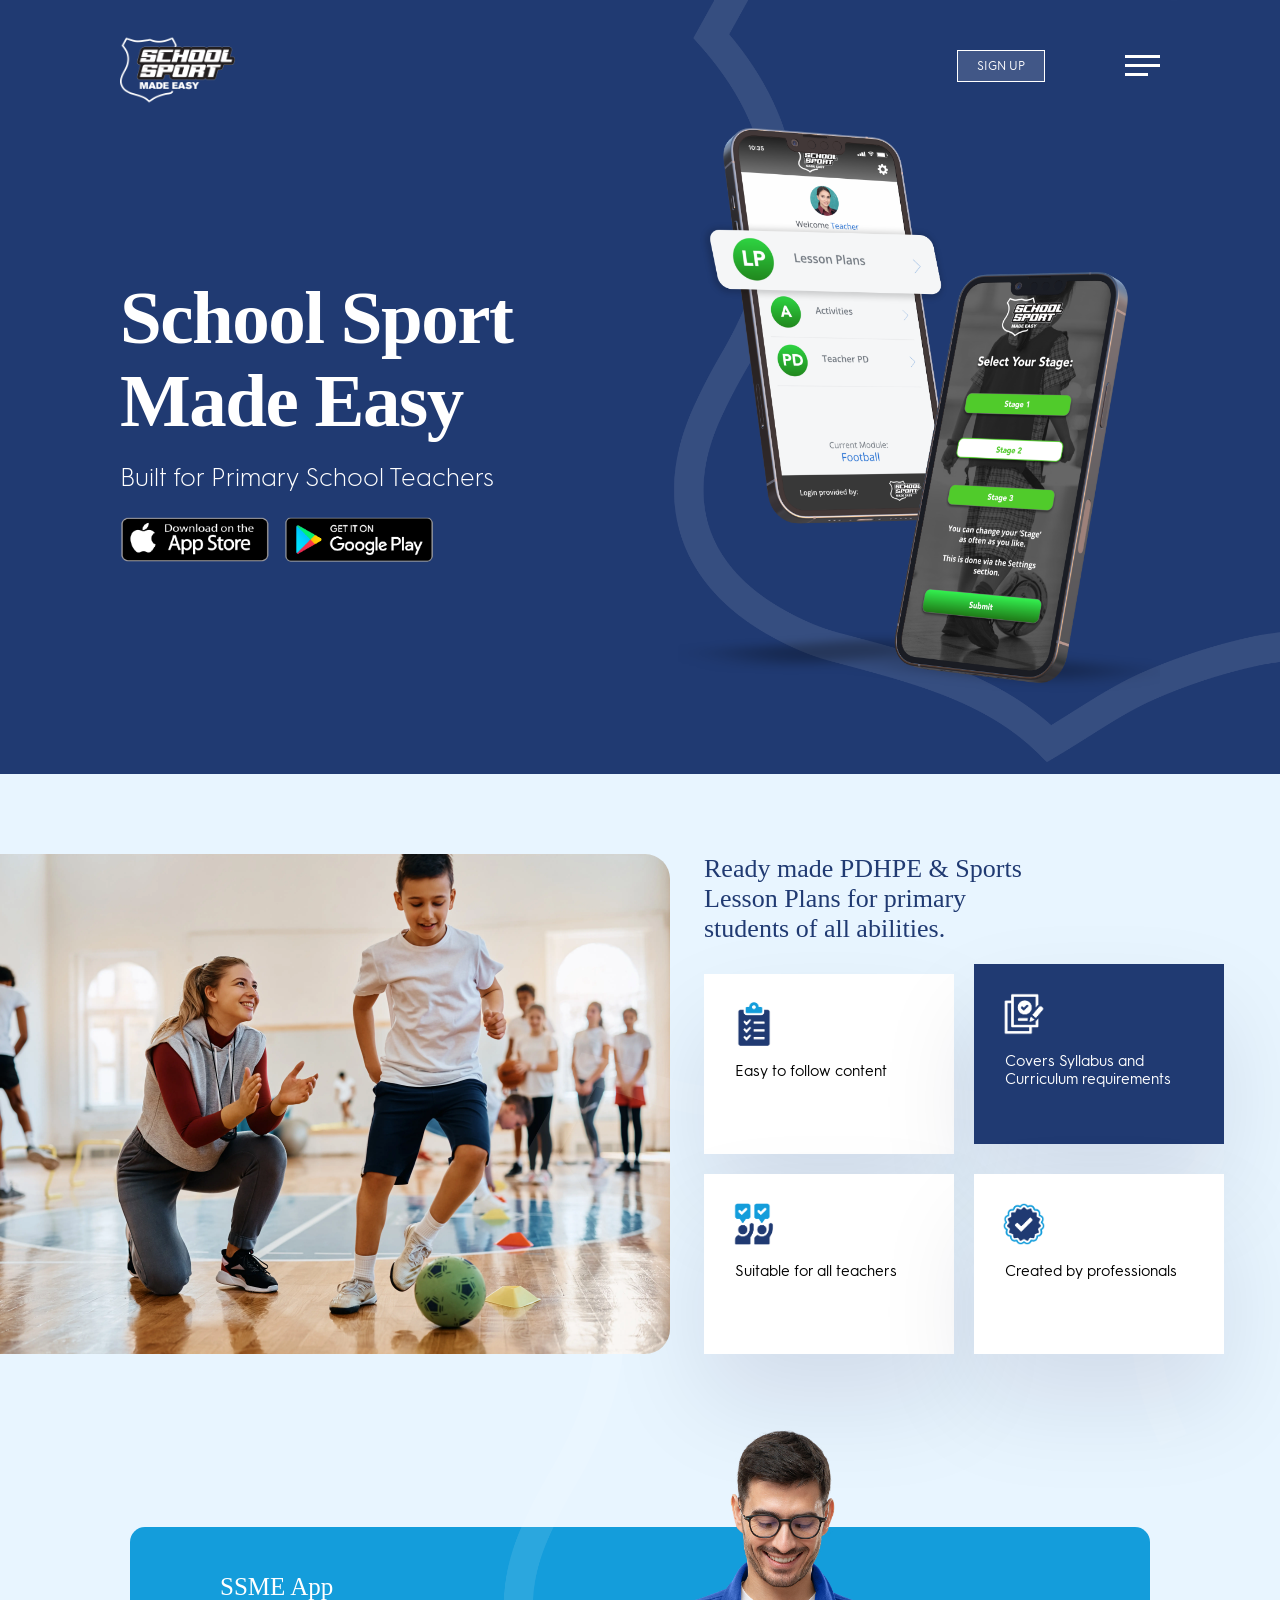
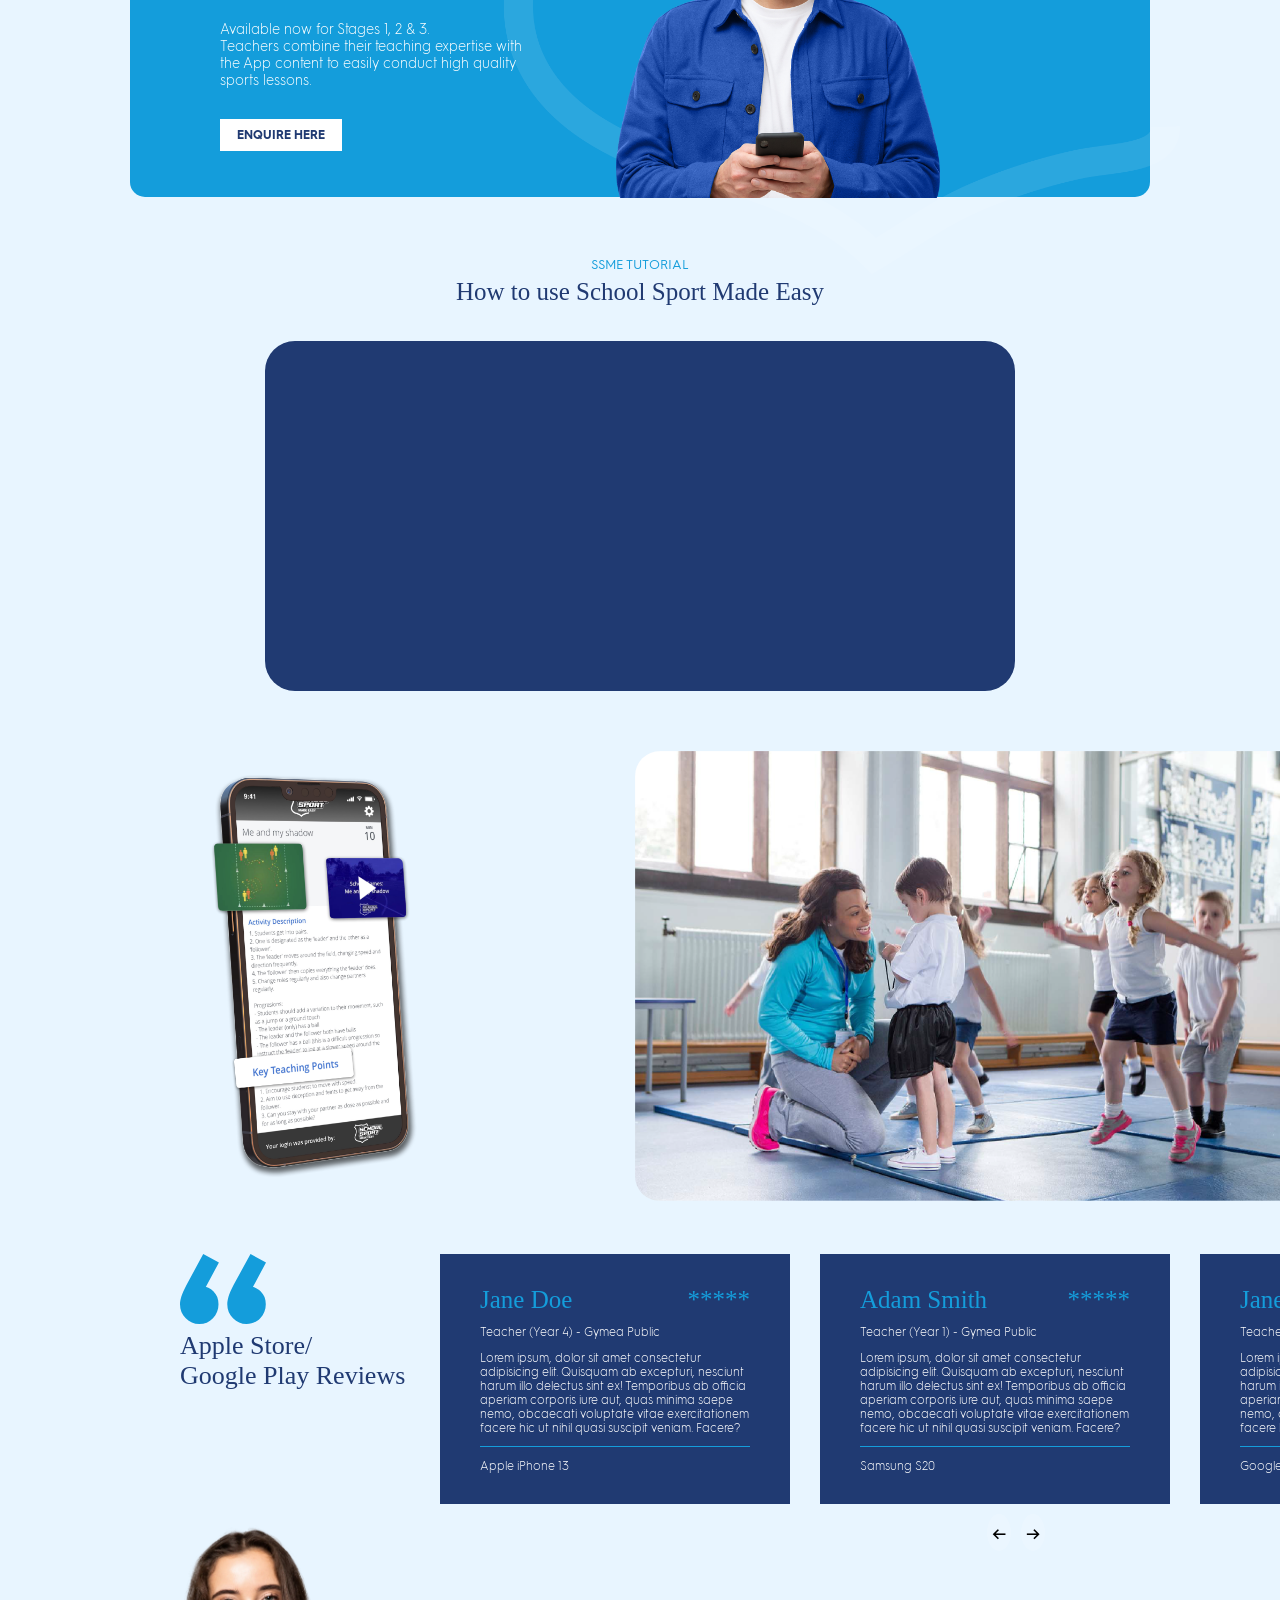
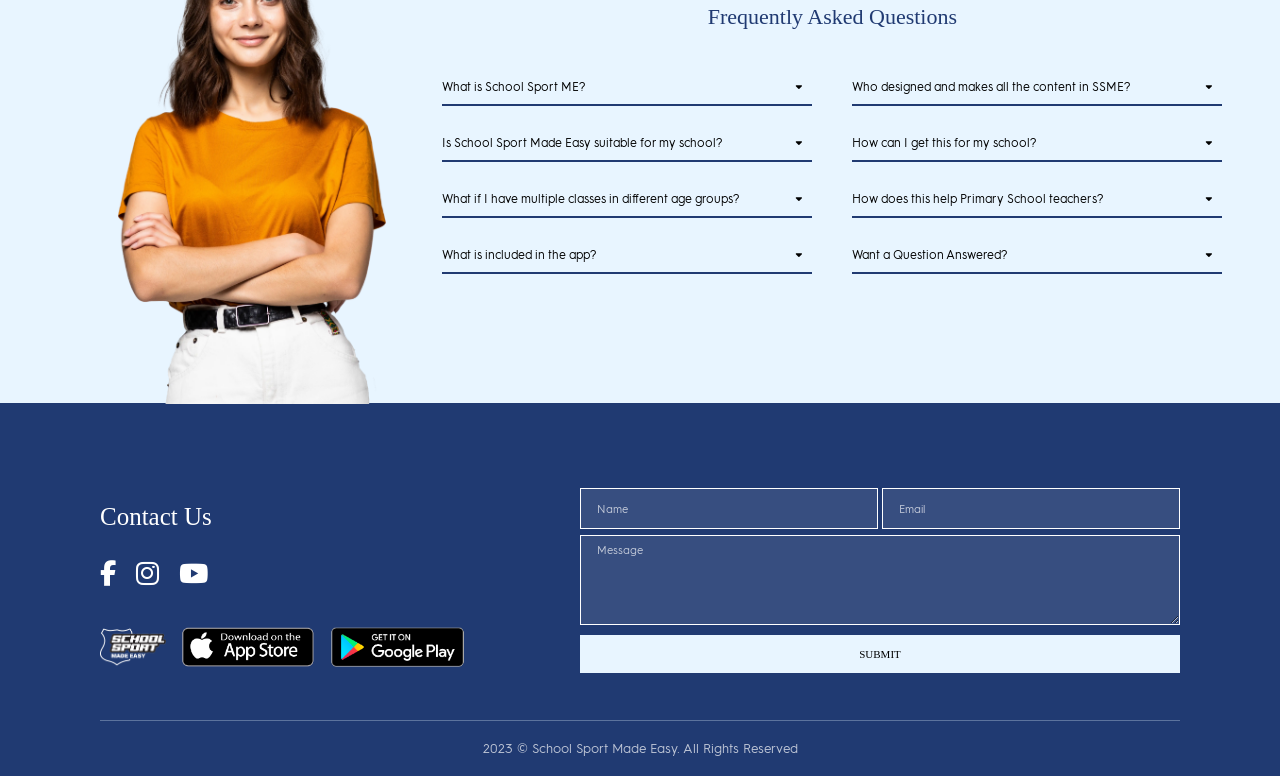
==== commit 1ea3a5c8: "ssme 1" ====
--- a/index.html
+++ b/index.html
@@ -69,7 +69,7 @@
     <div class="section-2">
         <div class="section-2-content">
             <div class="section-2-image">
-                <img src="/images/happy-teacher.jpeg" alt="">
+                <img src="/images/happy-teacher.webp" alt="">
             </div>
             <div class="section-2-boxes">
                 <div class="section-2-text">Ready made PDHPE & Sports 
@@ -229,7 +229,7 @@
     <div class="section-6">
         <div class="section-6-content">
             <div class="section-6-image">
-                <img src="/images/happy-female-teacher.png" alt="">
+                <img src="/images/happy-female-teacher.webp" alt="">
             </div>
             <div class="section-6-faq">
                 <div class="faq-container">
